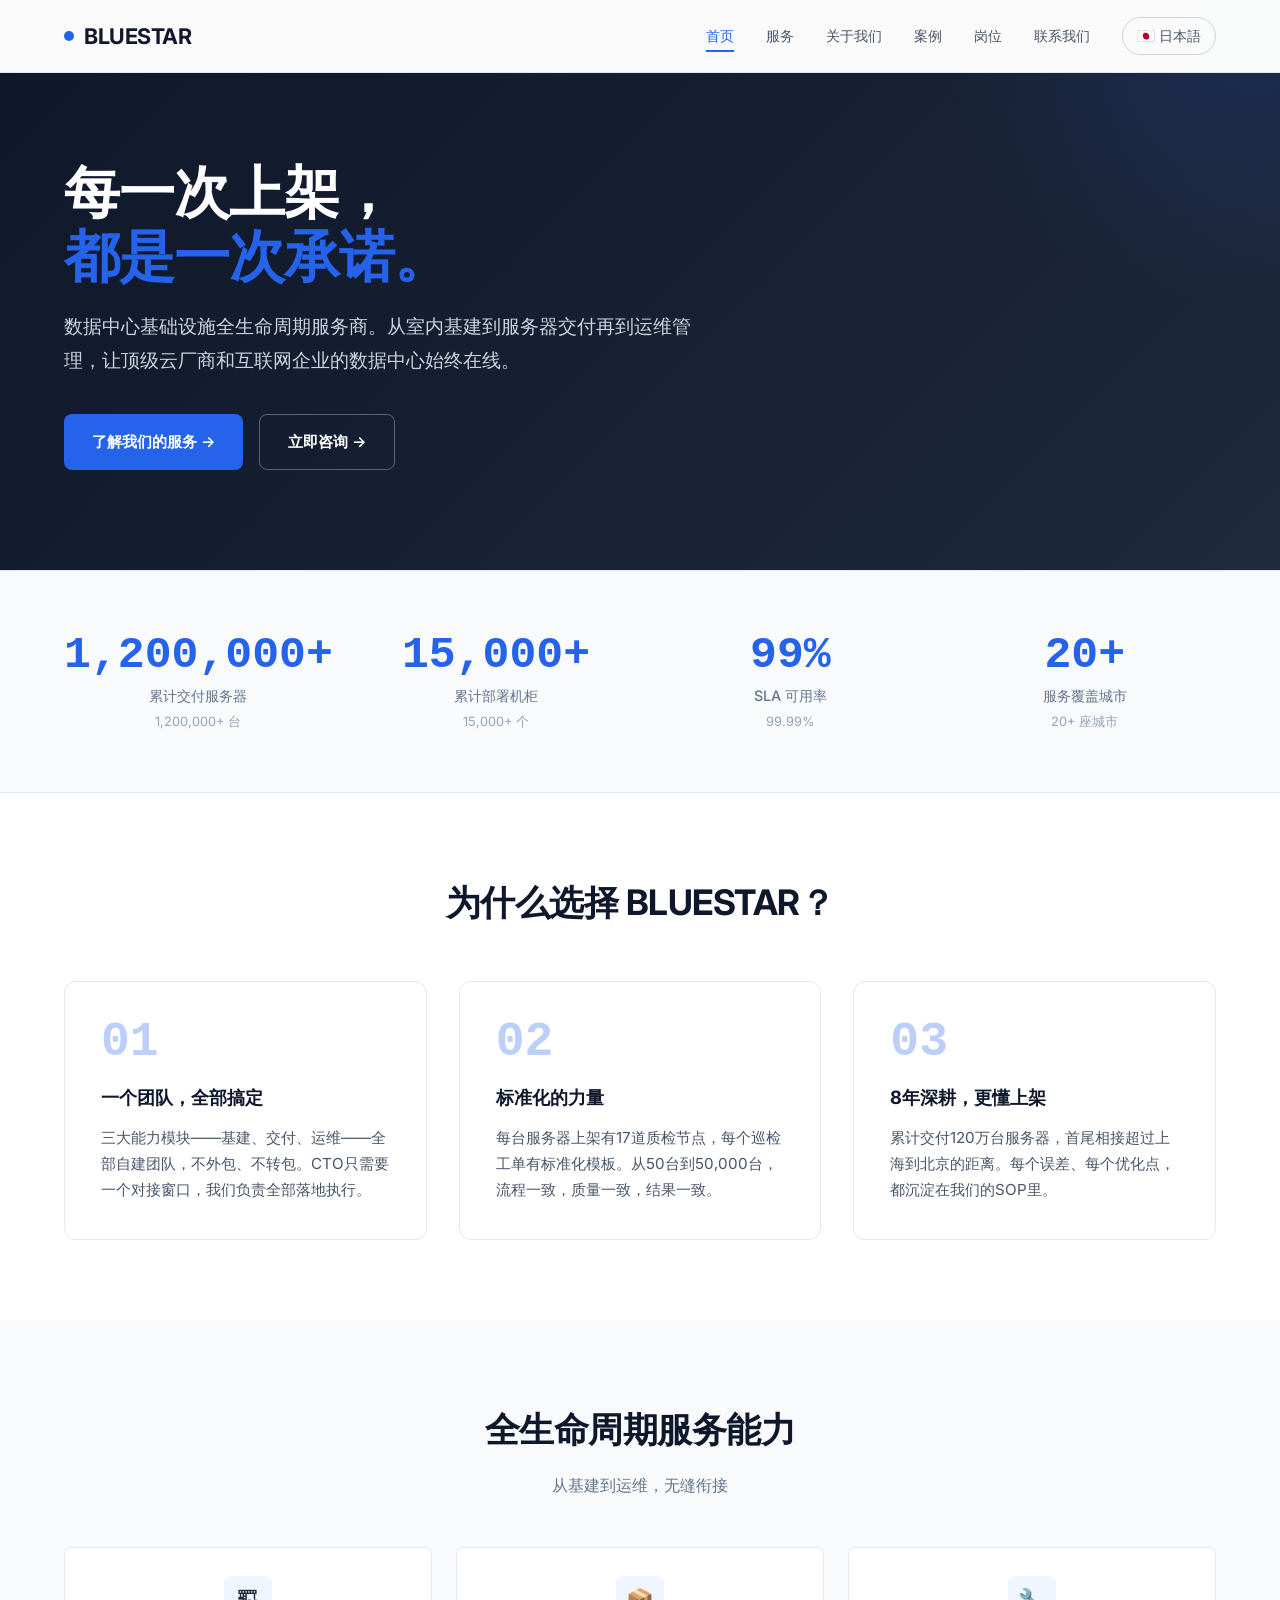
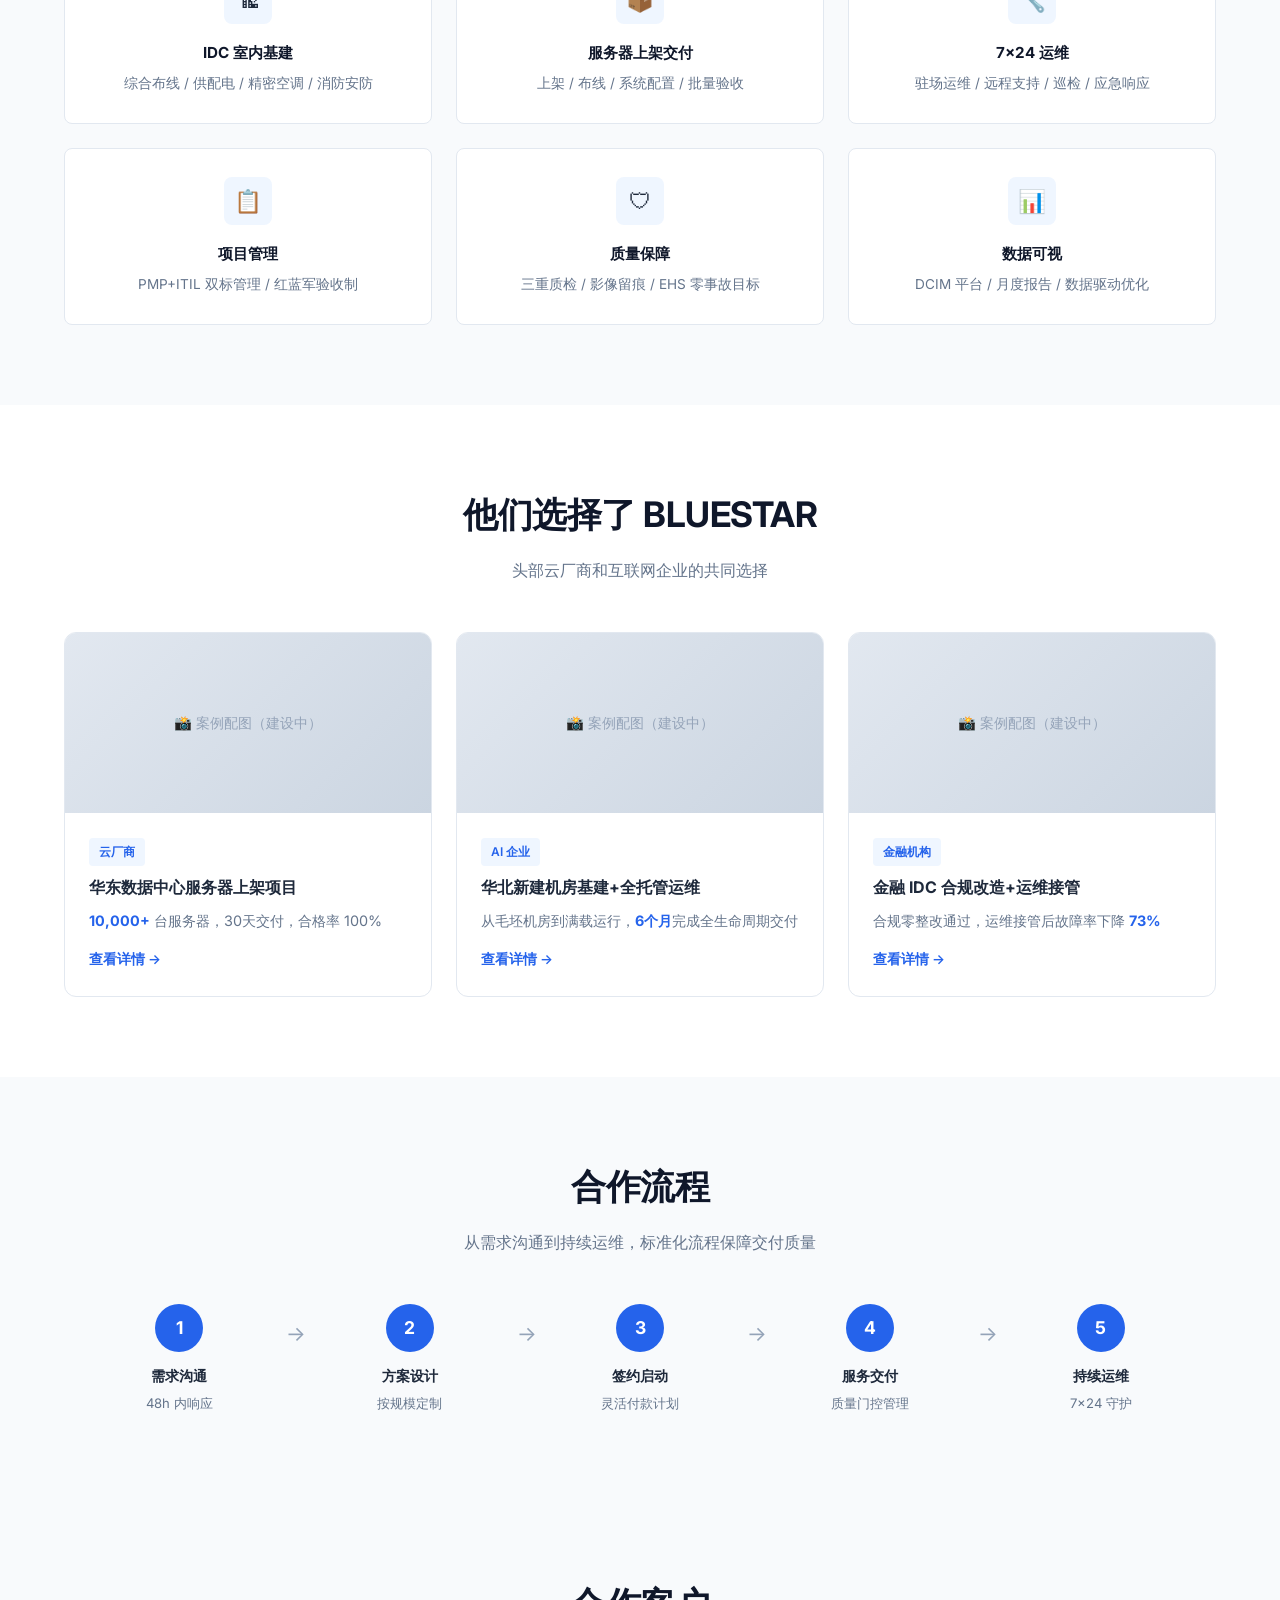
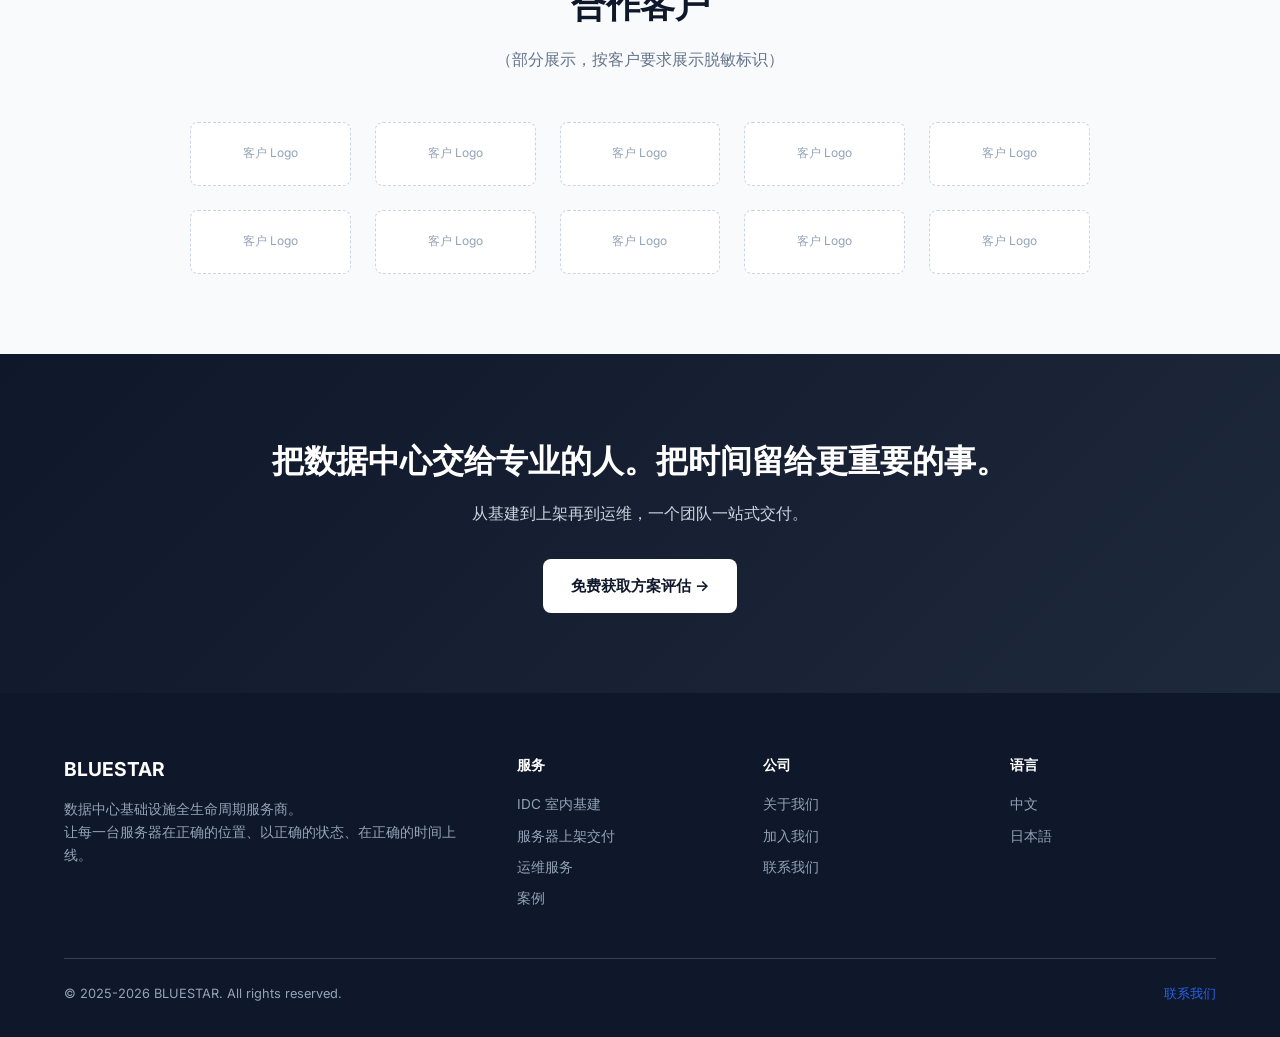
==== site/index.html @ cba9e571 "Add full HTML website - 13 pages (CN/JP) with CSS, JS, responsive design" ====
<!DOCTYPE html>
<html lang="zh-CN">
<head>
<meta charset="UTF-8">
<meta name="viewport" content="width=device-width, initial-scale=1.0">
<title>BLUESTAR - 数据中心基础设施全生命周期服务商</title>
<meta name="description" content="BLUESTAR 为全球顶级云厂商和互联网企业提供IDC室内基建、服务器上架交付、7×24运维管理一站式服务。累计交付1,200,000+台服务器。">
<meta name="keywords" content="IDC机房建设,服务器上架,数据中心运维,IDC基础设施,机房基建,服务器交付,数据中心运维服务">
<link rel="canonical" href="https://jackchen808.github.io/bluestar-website/">
<link rel="alternate" hreflang="zh-CN" href="https://jackchen808.github.io/bluestar-website/">
<link rel="alternate" hreflang="ja" href="https://jackchen808.github.io/bluestar-website/ja/">
<link rel="preconnect" href="https://fonts.googleapis.com">
<link rel="preconnect" href="https://fonts.gstatic.com" crossorigin>
<link href="https://fonts.googleapis.com/css2?family=Inter:wght@400;500;600;700;800&display=swap" rel="stylesheet">
<link rel="stylesheet" href="css/style.css">
</head>
<body>

<!-- Navbar -->
<nav class="navbar" role="navigation" aria-label="主导航">
  <div class="navbar-inner">
    <a href="index.html" class="navbar-logo">
      <span class="logo-dot"></span>
      BLUESTAR
    </a>
    <div class="nav-toggle" role="button" aria-label="切换菜单" tabindex="0">
      <span></span><span></span><span></span>
    </div>
    <div class="navbar-links">
      <a href="index.html" class="active">首页</a>
      <a href="services/index.html">服务</a>
      <a href="about/index.html">关于我们</a>
      <a href="cases/index.html">案例</a>
      <a href="careers/index.html">岗位</a>
      <a href="contact/index.html">联系我们</a>
      <a href="ja/index.html" class="lang-switch">🇯🇵 日本語</a>
    </div>
  </div>
</nav>

<!-- Hero -->
<header class="hero">
  <div class="container hero-content">
    <h1>每一次上架，<br><span class="highlight">都是一次承诺。</span></h1>
    <p>数据中心基础设施全生命周期服务商。从室内基建到服务器交付再到运维管理，让顶级云厂商和互联网企业的数据中心始终在线。</p>
    <div class="hero-actions">
      <a href="services/index.html" class="btn btn-primary">了解我们的服务 →</a>
      <a href="contact/index.html" class="btn btn-outline">立即咨询 →</a>
    </div>
  </div>
</header>

<!-- Trust Bar -->
<section class="trust-bar">
  <div class="container trust-grid">
    <div class="trust-item">
      <div class="number"><span class="counter" data-target="1200000" data-suffix="+"></span></div>
      <div class="label">累计交付服务器</div>
      <div class="sub">1,200,000+ 台</div>
    </div>
    <div class="trust-item">
      <div class="number"><span class="counter" data-target="15000" data-suffix="+"></span></div>
      <div class="label">累计部署机柜</div>
      <div class="sub">15,000+ 个</div>
    </div>
    <div class="trust-item">
      <div class="number"><span class="counter" data-target="99.99" data-suffix="%"></span></div>
      <div class="label">SLA 可用率</div>
      <div class="sub">99.99%</div>
    </div>
    <div class="trust-item">
      <div class="number"><span class="counter" data-target="20" data-suffix="+"></span></div>
      <div class="label">服务覆盖城市</div>
      <div class="sub">20+ 座城市</div>
    </div>
  </div>
</section>

<!-- Value Props -->
<section class="value-props">
  <div class="container">
    <div class="section-title">
      <h2>为什么选择 BLUESTAR？</h2>
    </div>
    <div class="value-grid">
      <div class="value-card">
        <div class="num">01</div>
        <h3>一个团队，全部搞定</h3>
        <p>三大能力模块——基建、交付、运维——全部自建团队，不外包、不转包。CTO只需要一个对接窗口，我们负责全部落地执行。</p>
      </div>
      <div class="value-card">
        <div class="num">02</div>
        <h3>标准化的力量</h3>
        <p>每台服务器上架有17道质检节点，每个巡检工单有标准化模板。从50台到50,000台，流程一致，质量一致，结果一致。</p>
      </div>
      <div class="value-card">
        <div class="num">03</div>
        <h3>8年深耕，更懂上架</h3>
        <p>累计交付120万台服务器，首尾相接超过上海到北京的距离。每个误差、每个优化点，都沉淀在我们的SOP里。</p>
      </div>
    </div>
  </div>
</section>

<!-- Service Highlights -->
<section class="highlights">
  <div class="container">
    <div class="section-title">
      <h2>全生命周期服务能力</h2>
      <p>从基建到运维，无缝衔接</p>
    </div>
    <div class="highlight-grid">
      <div class="highlight-card">
        <div class="highlight-icon">🏗</div>
        <h4>IDC 室内基建</h4>
        <p>综合布线 / 供配电 / 精密空调 / 消防安防</p>
      </div>
      <div class="highlight-card">
        <div class="highlight-icon">📦</div>
        <h4>服务器上架交付</h4>
        <p>上架 / 布线 / 系统配置 / 批量验收</p>
      </div>
      <div class="highlight-card">
        <div class="highlight-icon">🔧</div>
        <h4>7×24 运维</h4>
        <p>驻场运维 / 远程支持 / 巡检 / 应急响应</p>
      </div>
      <div class="highlight-card">
        <div class="highlight-icon">📋</div>
        <h4>项目管理</h4>
        <p>PMP+ITIL 双标管理 / 红蓝军验收制</p>
      </div>
      <div class="highlight-card">
        <div class="highlight-icon">🛡</div>
        <h4>质量保障</h4>
        <p>三重质检 / 影像留痕 / EHS 零事故目标</p>
      </div>
      <div class="highlight-card">
        <div class="highlight-icon">📊</div>
        <h4>数据可视</h4>
        <p>DCIM 平台 / 月度报告 / 数据驱动优化</p>
      </div>
    </div>
  </div>
</section>

<!-- Featured Cases -->
<section class="cases-home">
  <div class="container">
    <div class="section-title">
      <h2>他们选择了 BLUESTAR</h2>
      <p>头部云厂商和互联网企业的共同选择</p>
    </div>
    <div class="case-cards">
      <div class="case-card">
        <div class="case-card-img">📸 案例配图（建设中）</div>
        <div class="case-card-body">
          <span class="tag">云厂商</span>
          <h4>华东数据中心服务器上架项目</h4>
          <p><span class="highlight-num">10,000+</span> 台服务器，30天交付，合格率 100%</p>
          <a href="cases/index.html" class="read-more">查看详情 →</a>
        </div>
      </div>
      <div class="case-card">
        <div class="case-card-img">📸 案例配图（建设中）</div>
        <div class="case-card-body">
          <span class="tag">AI 企业</span>
          <h4>华北新建机房基建+全托管运维</h4>
          <p>从毛坯机房到满载运行，<span class="highlight-num">6个月</span>完成全生命周期交付</p>
          <a href="cases/index.html" class="read-more">查看详情 →</a>
        </div>
      </div>
      <div class="case-card">
        <div class="case-card-img">📸 案例配图（建设中）</div>
        <div class="case-card-body">
          <span class="tag">金融机构</span>
          <h4>金融 IDC 合规改造+运维接管</h4>
          <p>合规零整改通过，运维接管后故障率下降 <span class="highlight-num">73%</span></p>
          <a href="cases/index.html" class="read-more">查看详情 →</a>
        </div>
      </div>
    </div>
  </div>
</section>

<!-- Simplified Process -->
<section class="process-simple">
  <div class="container">
    <div class="section-title">
      <h2>合作流程</h2>
      <p>从需求沟通到持续运维，标准化流程保障交付质量</p>
    </div>
    <div class="process-steps">
      <div class="process-step">
        <div class="step-num">1</div>
        <div class="step-title">需求沟通</div>
        <div class="step-desc">48h 内响应</div>
      </div>
      <div class="process-step">
        <div class="step-num">2</div>
        <div class="step-title">方案设计</div>
        <div class="step-desc">按规模定制</div>
      </div>
      <div class="process-step">
        <div class="step-num">3</div>
        <div class="step-title">签约启动</div>
        <div class="step-desc">灵活付款计划</div>
      </div>
      <div class="process-step">
        <div class="step-num">4</div>
        <div class="step-title">服务交付</div>
        <div class="step-desc">质量门控管理</div>
      </div>
      <div class="process-step">
        <div class="step-num">5</div>
        <div class="step-title">持续运维</div>
        <div class="step-desc">7×24 守护</div>
      </div>
    </div>
  </div>
</section>

<!-- Client Logos -->
<section class="logo-wall">
  <div class="container">
    <div class="section-title">
      <h2>合作客户</h2>
      <p>（部分展示，按客户要求展示脱敏标识）</p>
    </div>
    <div class="logo-grid">
      <div class="logo-placeholder">客户 Logo</div>
      <div class="logo-placeholder">客户 Logo</div>
      <div class="logo-placeholder">客户 Logo</div>
      <div class="logo-placeholder">客户 Logo</div>
      <div class="logo-placeholder">客户 Logo</div>
      <div class="logo-placeholder">客户 Logo</div>
      <div class="logo-placeholder">客户 Logo</div>
      <div class="logo-placeholder">客户 Logo</div>
      <div class="logo-placeholder">客户 Logo</div>
      <div class="logo-placeholder">客户 Logo</div>
    </div>
  </div>
</section>

<!-- CTA -->
<section class="cta-section">
  <div class="container">
    <h2>把数据中心交给专业的人。把时间留给更重要的事。</h2>
    <p>从基建到上架再到运维，一个团队一站式交付。</p>
    <a href="contact/index.html" class="btn btn-white">免费获取方案评估 →</a>
  </div>
</section>

<!-- Footer -->
<footer class="footer">
  <div class="container">
    <div class="footer-grid">
      <div class="footer-brand">
        <div class="logo">BLUESTAR</div>
        <p>数据中心基础设施全生命周期服务商。<br>让每一台服务器在正确的位置、以正确的状态、在正确的时间上线。</p>
      </div>
      <div class="footer-col">
        <h5>服务</h5>
        <a href="services/index.html">IDC 室内基建</a>
        <a href="services/index.html">服务器上架交付</a>
        <a href="services/index.html">运维服务</a>
        <a href="cases/index.html">案例</a>
      </div>
      <div class="footer-col">
        <h5>公司</h5>
        <a href="about/index.html">关于我们</a>
        <a href="careers/index.html">加入我们</a>
        <a href="contact/index.html">联系我们</a>
      </div>
      <div class="footer-col">
        <h5>语言</h5>
        <a href="index.html">中文</a>
        <a href="ja/index.html">日本語</a>
      </div>
    </div>
    <div class="footer-bottom">
      <span>&copy; 2025-2026 BLUESTAR. All rights reserved.</span>
      <a href="contact/index.html">联系我们</a>
    </div>
  </div>
</footer>

<script src="js/main.js"></script>
</body>
</html>
---- site/css/style.css ----
/* ===== BLUESTAR 企业官网 ===== */
/* 世界500强级 IDC 服务商品牌风格 */

:root {
  --primary: #0f172a;
  --primary-light: #1e293b;
  --accent: #2563eb;
  --accent-hover: #1d4ed8;
  --accent-light: #dbeafe;
  --accent-soft: #eff6ff;
  --gray-50: #f8fafc;
  --gray-100: #f1f5f9;
  --gray-200: #e2e8f0;
  --gray-300: #cbd5e1;
  --gray-400: #94a3b8;
  --gray-500: #64748b;
  --gray-600: #475569;
  --gray-700: #334155;
  --gray-800: #1e293b;
  --gray-900: #0f172a;
  --white: #ffffff;
  --success: #059669;
  --warning: #d97706;
  --danger: #dc2626;
  --font-sans: 'Inter', -apple-system, BlinkMacSystemFont, 'Segoe UI', sans-serif;
  --font-mono: 'JetBrains Mono', 'Fira Code', monospace;
  --max-width: 1200px;
  --radius: 8px;
  --radius-lg: 12px;
  --shadow-sm: 0 1px 2px rgba(0,0,0,0.05);
  --shadow: 0 4px 6px -1px rgba(0,0,0,0.1), 0 2px 4px -2px rgba(0,0,0,0.1);
  --shadow-lg: 0 10px 15px -3px rgba(0,0,0,0.1), 0 4px 6px -4px rgba(0,0,0,0.1);
  --shadow-xl: 0 20px 25px -5px rgba(0,0,0,0.1), 0 8px 10px -6px rgba(0,0,0,0.1);
}

/* ===== Reset ===== */
*, *::before, *::after { box-sizing: border-box; margin: 0; padding: 0; }
html { scroll-behavior: smooth; font-size: 16px; }
body {
  font-family: var(--font-sans);
  color: var(--gray-800);
  background: var(--white);
  line-height: 1.7;
  -webkit-font-smoothing: antialiased;
}
img { max-width: 100%; height: auto; }
a { color: var(--accent); text-decoration: none; transition: color 0.2s; }
a:hover { color: var(--accent-hover); }
ul { list-style: none; }

/* ===== Container ===== */
.container { max-width: var(--max-width); margin: 0 auto; padding: 0 24px; }
.container-narrow { max-width: 900px; }

/* ===== Navigation ===== */
.navbar {
  position: fixed; top: 0; left: 0; right: 0; z-index: 1000;
  background: rgba(255,255,255,0.98);
  backdrop-filter: blur(12px);
  border-bottom: 1px solid var(--gray-200);
  transition: box-shadow 0.3s;
}
.navbar.scrolled { box-shadow: var(--shadow); }
.navbar-inner {
  display: flex; align-items: center; justify-content: space-between;
  height: 72px; max-width: var(--max-width); margin: 0 auto; padding: 0 24px;
}
.navbar-logo {
  display: flex; align-items: center; gap: 10px;
  font-size: 1.35rem; font-weight: 700; color: var(--primary); letter-spacing: -0.5px;
}
.navbar-logo:hover { color: var(--primary); }
.navbar-logo .logo-dot {
  width: 10px; height: 10px; border-radius: 50%;
  background: var(--accent); display: inline-block;
}
.navbar-links { display: flex; align-items: center; gap: 32px; }
.navbar-links a {
  font-size: 0.9rem; font-weight: 500; color: var(--gray-600);
  transition: color 0.2s; position: relative;
}
.navbar-links a:hover { color: var(--primary); }
.navbar-links a.active { color: var(--accent); }
.navbar-links a::after {
  content: ''; position: absolute; bottom: -4px; left: 0; right: 0;
  height: 2px; background: var(--accent);
  transform: scaleX(0); transition: transform 0.2s;
}
.navbar-links a:hover::after, .navbar-links a.active::after { transform: scaleX(1); }
.lang-switch {
  display: inline-flex; align-items: center; gap: 4px;
  padding: 6px 14px; border: 1px solid var(--gray-300);
  border-radius: 20px; font-size: 0.8rem; font-weight: 500;
  color: var(--gray-600); transition: all 0.2s;
}
.lang-switch:hover { border-color: var(--accent); color: var(--accent); }

/* Mobile nav toggle */
.nav-toggle { display: none; flex-direction: column; gap: 5px; cursor: pointer; padding: 4px; }
.nav-toggle span { display: block; width: 24px; height: 2px; background: var(--gray-700); border-radius: 2px; transition: all 0.3s; }

@media (max-width: 768px) {
  .nav-toggle { display: flex; }
  .navbar-links {
    position: fixed; top: 72px; left: 0; right: 0; bottom: 0;
    background: var(--white); flex-direction: column; padding: 32px 24px;
    gap: 24px; align-items: flex-start;
    transform: translateX(100%); transition: transform 0.3s;
  }
  .navbar-links.open { transform: translateX(0); }
  .navbar-links a { font-size: 1.1rem; }
}

/* ===== Hero ===== */
.hero {
  padding: 160px 0 100px;
  background: linear-gradient(135deg, var(--gray-900) 0%, var(--primary-light) 100%);
  color: var(--white); position: relative; overflow: hidden;
}
.hero::before {
  content: ''; position: absolute; top: -50%; right: -20%;
  width: 600px; height: 600px; border-radius: 50%;
  background: radial-gradient(circle, rgba(37,99,235,0.15) 0%, transparent 70%);
}
.hero-content { position: relative; z-index: 1; }
.hero h1 {
  font-size: clamp(2.2rem, 5vw, 3.5rem);
  font-weight: 800; line-height: 1.15; letter-spacing: -1px;
  margin-bottom: 20px; max-width: 800px;
}
.hero h1 .highlight { color: var(--accent); }
.hero p {
  font-size: clamp(1rem, 2vw, 1.2rem);
  color: var(--gray-300); max-width: 640px;
  margin-bottom: 36px; line-height: 1.8;
}
.hero-actions { display: flex; gap: 16px; flex-wrap: wrap; }
.btn {
  display: inline-flex; align-items: center; gap: 8px;
  padding: 14px 28px; border-radius: var(--radius);
  font-size: 0.95rem; font-weight: 600; cursor: pointer;
  transition: all 0.2s; border: none; text-decoration: none;
}
.btn-primary {
  background: var(--accent); color: var(--white);
}
.btn-primary:hover { background: var(--accent-hover); color: var(--white); }
.btn-outline {
  background: transparent; color: var(--white);
  border: 1.5px solid rgba(255,255,255,0.3);
}
.btn-outline:hover { border-color: var(--white); color: var(--white); background: rgba(255,255,255,0.05); }
.btn-white { background: var(--white); color: var(--primary); }
.btn-white:hover { background: var(--gray-100); color: var(--primary); }

/* ===== Trust Bar ===== */
.trust-bar {
  background: var(--gray-50); padding: 60px 0;
  border-top: 1px solid var(--gray-200);
  border-bottom: 1px solid var(--gray-200);
}
.trust-grid { display: grid; grid-template-columns: repeat(4, 1fr); gap: 32px; }
.trust-item { text-align: center; }
.trust-item .number {
  font-size: 2.8rem; font-weight: 800; color: var(--accent);
  line-height: 1.1; margin-bottom: 4px;
  font-family: var(--font-mono);
}
.trust-item .label { font-size: 0.9rem; color: var(--gray-500); font-weight: 500; }
.trust-item .sub { font-size: 0.8rem; color: var(--gray-400); margin-top: 2px; }
@media (max-width: 768px) {
  .trust-grid { grid-template-columns: repeat(2, 1fr); gap: 24px; }
  .trust-item .number { font-size: 2rem; }
}

/* ===== Sections ===== */
section { padding: 80px 0; }
.section-title {
  text-align: center; margin-bottom: 48px;
}
.section-title h2 {
  font-size: clamp(1.6rem, 3vw, 2.2rem);
  font-weight: 700; color: var(--gray-900); letter-spacing: -0.5px;
  margin-bottom: 12px;
}
.section-title p {
  color: var(--gray-500); max-width: 600px; margin: 0 auto;
  font-size: 1rem;
}

/* ===== Value Props (首页) ===== */
.value-props { background: var(--white); }
.value-grid { display: grid; grid-template-columns: repeat(3, 1fr); gap: 32px; }
.value-card {
  padding: 36px; border: 1px solid var(--gray-200);
  border-radius: var(--radius-lg); transition: all 0.3s;
}
.value-card:hover { box-shadow: var(--shadow-lg); border-color: var(--accent); }
.value-card .num {
  font-size: 3rem; font-weight: 800; color: var(--accent);
  opacity: 0.3; line-height: 1; margin-bottom: 16px;
  font-family: var(--font-mono);
}
.value-card h3 { font-size: 1.15rem; margin-bottom: 12px; color: var(--gray-900); }
.value-card p { font-size: 0.95rem; color: var(--gray-600); line-height: 1.7; }
@media (max-width: 768px) { .value-grid { grid-template-columns: 1fr; } }

/* ===== Service Highlights (6-grid) ===== */
.highlights { background: var(--gray-50); }
.highlight-grid { display: grid; grid-template-columns: repeat(3, 1fr); gap: 24px; }
.highlight-card {
  padding: 28px; border-radius: var(--radius);
  background: var(--white); border: 1px solid var(--gray-200);
  transition: all 0.3s; text-align: center;
}
.highlight-card:hover { box-shadow: var(--shadow); transform: translateY(-2px); }
.highlight-icon {
  width: 48px; height: 48px; border-radius: var(--radius);
  background: var(--accent-soft); display: flex; align-items: center;
  justify-content: center; margin: 0 auto 16px;
  font-size: 1.4rem;
}
.highlight-card h4 { font-size: 0.95rem; color: var(--gray-900); margin-bottom: 6px; }
.highlight-card p { font-size: 0.85rem; color: var(--gray-500); }
@media (max-width: 768px) { .highlight-grid { grid-template-columns: repeat(2, 1fr); } }
@media (max-width: 480px) { .highlight-grid { grid-template-columns: 1fr; } }

/* ===== Featured Cases ===== */
.cases-home { background: var(--white); }
.case-cards { display: grid; grid-template-columns: repeat(3, 1fr); gap: 24px; }
.case-card {
  border: 1px solid var(--gray-200); border-radius: var(--radius-lg);
  overflow: hidden; transition: all 0.3s;
}
.case-card:hover { box-shadow: var(--shadow-lg); }
.case-card-img {
  height: 180px; background: linear-gradient(135deg, var(--gray-200), var(--gray-300));
  display: flex; align-items: center; justify-content: center;
  color: var(--gray-400); font-size: 0.9rem;
}
.case-card-body { padding: 24px; }
.case-card-body .tag {
  display: inline-block; padding: 4px 10px; border-radius: 4px;
  font-size: 0.75rem; font-weight: 600; background: var(--accent-soft);
  color: var(--accent); margin-bottom: 8px;
}
.case-card-body h4 { font-size: 1rem; margin-bottom: 8px; }
.case-card-body p { font-size: 0.9rem; color: var(--gray-500); margin-bottom: 12px; line-height: 1.6; }
.case-card-body .highlight-num { color: var(--accent); font-weight: 700; }
.case-card-body .read-more { font-size: 0.85rem; font-weight: 600; }
@media (max-width: 768px) { .case-cards { grid-template-columns: 1fr; } }

/* ===== Simplified Process (首页) ===== */
.process-simple { background: var(--gray-50); }
.process-steps { display: flex; justify-content: center; gap: 0; position: relative; }
.process-step {
  flex: 1; text-align: center; position: relative; padding: 0 16px;
}
.process-step .step-num {
  width: 48px; height: 48px; border-radius: 50%;
  background: var(--accent); color: var(--white);
  display: flex; align-items: center; justify-content: center;
  margin: 0 auto 12px; font-weight: 700; font-size: 1.1rem;
}
.process-step .step-title { font-weight: 600; font-size: 0.9rem; margin-bottom: 4px; }
.process-step .step-desc { font-size: 0.82rem; color: var(--gray-500); }
.process-step:not(:last-child)::after {
  content: '→'; position: absolute; right: -12px; top: 12px;
  font-size: 1.3rem; color: var(--gray-400);
}
@media (max-width: 768px) {
  .process-steps { flex-direction: column; align-items: center; gap: 20px; }
  .process-step:not(:last-child)::after { content: '↓'; right: auto; top: auto; bottom: -16px; left: 50%; transform: translateX(-50%); }
}

/* ===== Client Logos ===== */
.logo-wall { background: var(--gray-50); }
.logo-grid {
  display: grid; grid-template-columns: repeat(5, 1fr); gap: 24px;
  max-width: 900px; margin: 0 auto;
}
.logo-placeholder {
  height: 64px; border: 1px dashed var(--gray-300); border-radius: var(--radius);
  display: flex; align-items: center; justify-content: center;
  color: var(--gray-400); font-size: 0.75rem; background: var(--white);
}
@media (max-width: 768px) { .logo-grid { grid-template-columns: repeat(3, 1fr); } }
@media (max-width: 480px) { .logo-grid { grid-template-columns: repeat(2, 1fr); } }

/* ===== Detailed Process (服务页) ===== */
.process-detail { background: var(--white); }
.process-table { width: 100%; border-collapse: collapse; }
.process-table th, .process-table td {
  padding: 14px 16px; text-align: left; border-bottom: 1px solid var(--gray-200);
  font-size: 0.9rem;
}
.process-table th { background: var(--gray-50); font-weight: 600; color: var(--gray-700); }
.process-table tr:hover td { background: var(--gray-50); }
.process-flow {
  display: flex; flex-wrap: wrap; justify-content: center; gap: 8px;
  margin-bottom: 32px;
}
.process-flow-item {
  padding: 10px 20px; background: var(--accent-soft);
  border-radius: 20px; font-size: 0.85rem; font-weight: 500;
  color: var(--accent);
}
.process-flow-arrow { color: var(--gray-400); font-size: 1.2rem; align-self: center; }

/* ===== Service Modules ===== */
.service-module { padding: 64px 0; }
.service-module:nth-child(even) { background: var(--gray-50); }
.service-module h3 {
  font-size: 1.5rem; margin-bottom: 24px; color: var(--gray-900);
  display: flex; align-items: center; gap: 12px;
}
.service-module h3 .badge {
  font-size: 0.7rem; padding: 4px 10px; border-radius: 4px;
  background: var(--accent); color: var(--white); font-weight: 600;
}
.service-grid { display: grid; grid-template-columns: repeat(2, 1fr); gap: 16px; }
.service-item {
  padding: 20px; background: var(--white); border: 1px solid var(--gray-200);
  border-radius: var(--radius); transition: all 0.2s;
}
.service-item:hover { border-color: var(--accent); }
.service-item h5 { font-size: 0.9rem; color: var(--gray-900); margin-bottom: 6px; }
.service-item p { font-size: 0.85rem; color: var(--gray-500); line-height: 1.6; }
@media (max-width: 768px) { .service-grid { grid-template-columns: 1fr; } }

/* ===== Company Page ===== */
.company-mv { text-align: center; padding: 60px 0; }
.company-mv .block {
  max-width: 800px; margin: 0 auto 48px;
}
.company-mv .block .label {
  display: inline-block; padding: 4px 14px; border-radius: 20px;
  font-size: 0.75rem; font-weight: 600; background: var(--accent-soft);
  color: var(--accent); margin-bottom: 12px; letter-spacing: 2px;
  text-transform: uppercase;
}
.company-mv .block h2 { font-size: 1.8rem; margin-bottom: 16px; }
.company-mv .block p { color: var(--gray-600); line-height: 1.8; }
.values-list { display: grid; gap: 24px; }
.value-item {
  padding: 28px; border: 1px solid var(--gray-200);
  border-radius: var(--radius-lg); transition: all 0.3s;
}
.value-item:hover { box-shadow: var(--shadow); }
.value-item h4 { font-size: 1.05rem; margin-bottom: 8px; }
.value-item h4 .en { font-weight: 400; color: var(--gray-400); font-size: 0.85rem; }
.value-item p { font-size: 0.9rem; color: var(--gray-600); line-height: 1.7; }

.timeline { position: relative; }
.timeline::before {
  content: ''; position: absolute; left: 40px; top: 0; bottom: 0;
  width: 2px; background: var(--gray-200);
}
.timeline-item {
  position: relative; padding: 0 0 32px 80px;
}
.timeline-item .year {
  position: absolute; left: 0; top: 0;
  width: 80px; height: 80px; display: flex; align-items: center; justify-content: center;
  background: var(--accent-soft); border-radius: 50%;
  font-weight: 700; font-size: 1.1rem; color: var(--accent);
}
.timeline-item .content { padding-top: 8px; }
.timeline-item .content .title { font-weight: 600; font-size: 1rem; margin-bottom: 4px; }
.timeline-item .content ul { margin-top: 8px; }
.timeline-item .content li {
  font-size: 0.9rem; color: var(--gray-600);
  padding: 2px 0; padding-left: 16px; position: relative;
}
.timeline-item .content li::before {
  content: '·'; position: absolute; left: 4px; color: var(--accent); font-weight: 700;
}

/* ===== FAQ ===== */
.faq { background: var(--gray-50); }
.faq-list { max-width: 800px; margin: 0 auto; }
.faq-item {
  border: 1px solid var(--gray-200); border-radius: var(--radius);
  margin-bottom: 12px; overflow: hidden; background: var(--white);
}
.faq-question {
  padding: 18px 24px; font-weight: 600; font-size: 0.95rem;
  cursor: pointer; display: flex; justify-content: space-between;
  align-items: center; transition: background 0.2s;
}
.faq-question:hover { background: var(--gray-50); }
.faq-question .icon { transition: transform 0.3s; font-size: 0.9rem; }
.faq-item.open .faq-question .icon { transform: rotate(180deg); }
.faq-answer {
  padding: 0 24px; max-height: 0; overflow: hidden;
  transition: all 0.3s;
}
.faq-item.open .faq-answer {
  padding: 0 24px 18px; max-height: 500px;
}
.faq-answer p { font-size: 0.9rem; color: var(--gray-600); line-height: 1.7; }

/* ===== Contact Form ===== */
.contact-form { max-width: 600px; margin: 0 auto; }
.form-group { margin-bottom: 20px; }
.form-group label { display: block; font-size: 0.9rem; font-weight: 500; margin-bottom: 6px; color: var(--gray-700); }
.form-group input, .form-group select, .form-group textarea {
  width: 100%; padding: 12px 16px; border: 1px solid var(--gray-300);
  border-radius: var(--radius); font-size: 0.9rem; font-family: var(--font-sans);
  transition: border-color 0.2s; background: var(--white);
}
.form-group input:focus, .form-group select:focus, .form-group textarea:focus {
  outline: none; border-color: var(--accent); box-shadow: 0 0 0 3px var(--accent-light);
}
.form-group textarea { min-height: 120px; resize: vertical; }
.form-group select { cursor: pointer; }

/* ===== Footer ===== */
.footer {
  background: var(--gray-900); color: var(--gray-400);
  padding: 60px 0 32px;
}
.footer-grid { display: grid; grid-template-columns: 2fr 1fr 1fr 1fr; gap: 40px; margin-bottom: 40px; }
.footer-brand .logo { font-weight: 700; font-size: 1.2rem; color: var(--white); margin-bottom: 12px; }
.footer-brand p { font-size: 0.85rem; line-height: 1.7; }
.footer-col h5 { color: var(--white); font-size: 0.9rem; margin-bottom: 16px; }
.footer-col a {
  display: block; font-size: 0.85rem; color: var(--gray-400);
  margin-bottom: 8px; transition: color 0.2s;
}
.footer-col a:hover { color: var(--white); }
.footer-bottom {
  border-top: 1px solid var(--gray-700); padding-top: 24px;
  display: flex; justify-content: space-between; align-items: center;
  font-size: 0.8rem;
}
@media (max-width: 768px) { .footer-grid { grid-template-columns: 1fr 1fr; } }
@media (max-width: 480px) { .footer-grid { grid-template-columns: 1fr; } }

/* ===== CTA Section ===== */
.cta-section {
  background: linear-gradient(135deg, var(--primary) 0%, var(--primary-light) 100%);
  color: var(--white); text-align: center; padding: 80px 0;
}
.cta-section h2 { font-size: clamp(1.4rem, 3vw, 2rem); margin-bottom: 12px; }
.cta-section p { color: var(--gray-300); margin-bottom: 32px; max-width: 520px; margin-left: auto; margin-right: auto; }

/* ===== Page Hero (internal pages) ===== */
.page-hero {
  padding: 120px 0 60px;
  background: var(--gray-900); color: var(--white);
}
.page-hero h1 { font-size: clamp(1.8rem, 3vw, 2.5rem); margin-bottom: 12px; }
.page-hero p { color: var(--gray-400); max-width: 600px; font-size: 1rem; }

/* ===== Table styles ===== */
.table-wrap { overflow-x: auto; margin: 24px 0; }
table.minimal {
  width: 100%; border-collapse: collapse; font-size: 0.9rem;
}
table.minimal th {
  background: var(--gray-50); padding: 12px 16px;
  text-align: left; font-weight: 600; color: var(--gray-700);
  border-bottom: 2px solid var(--gray-200);
}
table.minimal td {
  padding: 12px 16px; border-bottom: 1px solid var(--gray-200);
  color: var(--gray-600);
}
table.minimal tr:hover td { background: var(--gray-50); }

/* ===== Positions Page ===== */
.position-card {
  padding: 32px; border: 1px solid var(--gray-200);
  border-radius: var(--radius-lg); margin-bottom: 24px;
  background: var(--white); transition: all 0.3s;
}
.position-card:hover { box-shadow: var(--shadow); }
.position-card .dept-tag {
  display: inline-block; padding: 4px 12px; border-radius: 4px;
  font-size: 0.75rem; font-weight: 600; margin-bottom: 8px;
}
.dept-sales { background: #dbeafe; color: #1d4ed8; }
.dept-delivery { background: #d1fae5; color: #059669; }
.dept-ops { background: #fef3c7; color: #d97706; }
.position-card h3 { font-size: 1.15rem; margin-bottom: 12px; }
.position-card h4 { font-size: 0.9rem; color: var(--gray-500); margin: 16px 0 8px; }
.position-card ul { margin-bottom: 12px; }
.position-card li {
  font-size: 0.9rem; color: var(--gray-600); padding: 3px 0 3px 16px;
  position: relative;
}
.position-card li::before { content: '—'; position: absolute; left: 0; color: var(--gray-400); }
.position-card .path {
  padding: 12px 16px; background: var(--gray-50); border-radius: var(--radius);
  font-size: 0.85rem; color: var(--gray-600); font-family: var(--font-mono);
  margin-top: 8px;
}

/* ===== Cases page ===== */
.case-full { margin-bottom: 48px; }
.case-full .section { margin-bottom: 24px; }
.case-full .section-label {
  font-size: 0.8rem; font-weight: 600; color: var(--accent);
  text-transform: uppercase; letter-spacing: 1px; margin-bottom: 8px;
}
.case-full p { color: var(--gray-600); line-height: 1.7; margin-bottom: 8px; }
.case-full .data-grid { display: grid; grid-template-columns: repeat(2, 1fr); gap: 12px; }
.case-full .data-item {
  padding: 16px; border: 1px solid var(--gray-200); border-radius: var(--radius);
}
.case-full .data-item .val { font-weight: 700; color: var(--accent); font-size: 1.1rem; }
.case-full .data-item .lbl { font-size: 0.8rem; color: var(--gray-500); }

/* ===== Utility ===== */
.text-center { text-align: center; }
.mt-24 { margin-top: 24px; }
.mt-48 { margin-top: 48px; }
.mb-24 { margin-bottom: 24px; }
.mb-48 { margin-bottom: 48px; }
.gap-16 { gap: 16px; }
.flex-center { display: flex; align-items: center; justify-content: center; }
.sr-only { position: absolute; width: 1px; height: 1px; overflow: hidden; clip: rect(0,0,0,0); border: 0; }

/* ===== Print ===== */
@media print {
  .navbar, .footer, .cta-section { display: none; }
  .hero { padding: 40px 0; }
  .page-hero { padding: 40px 0; background: var(--gray-100); color: var(--gray-900); }
}
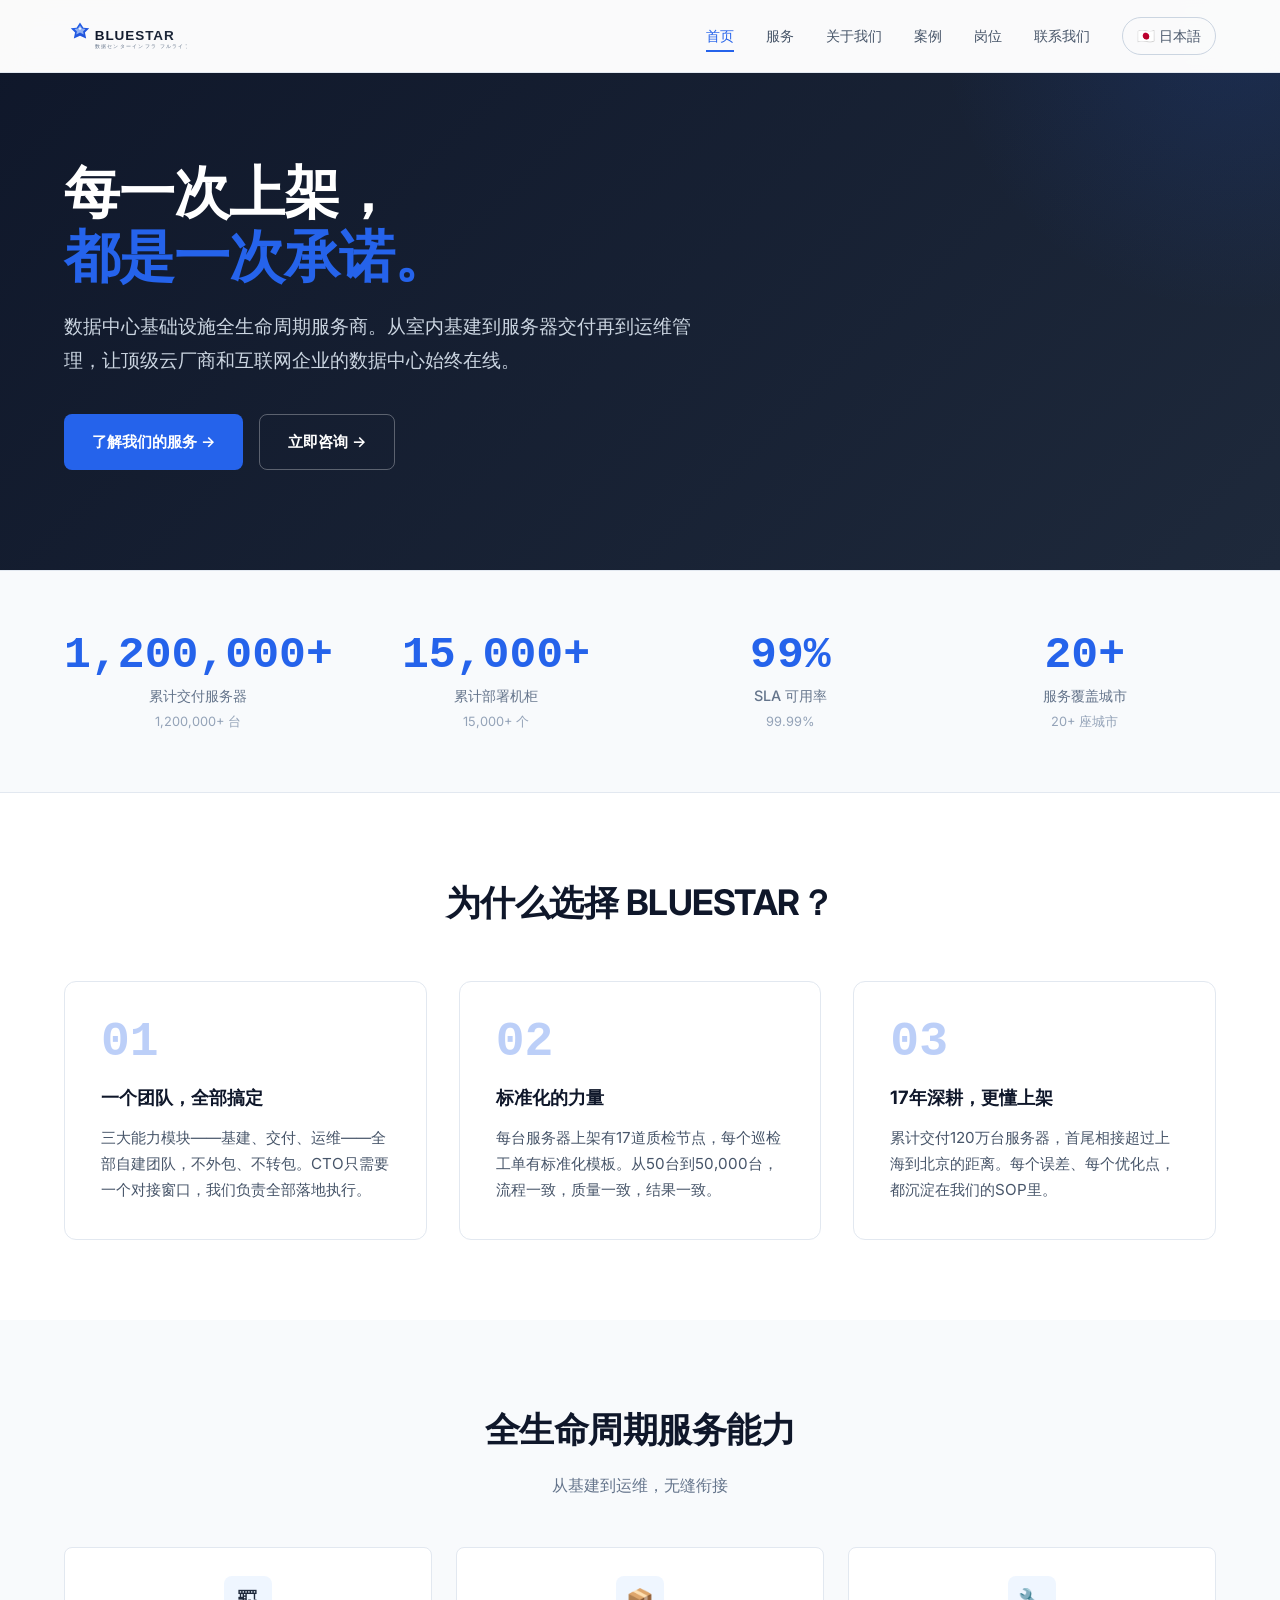
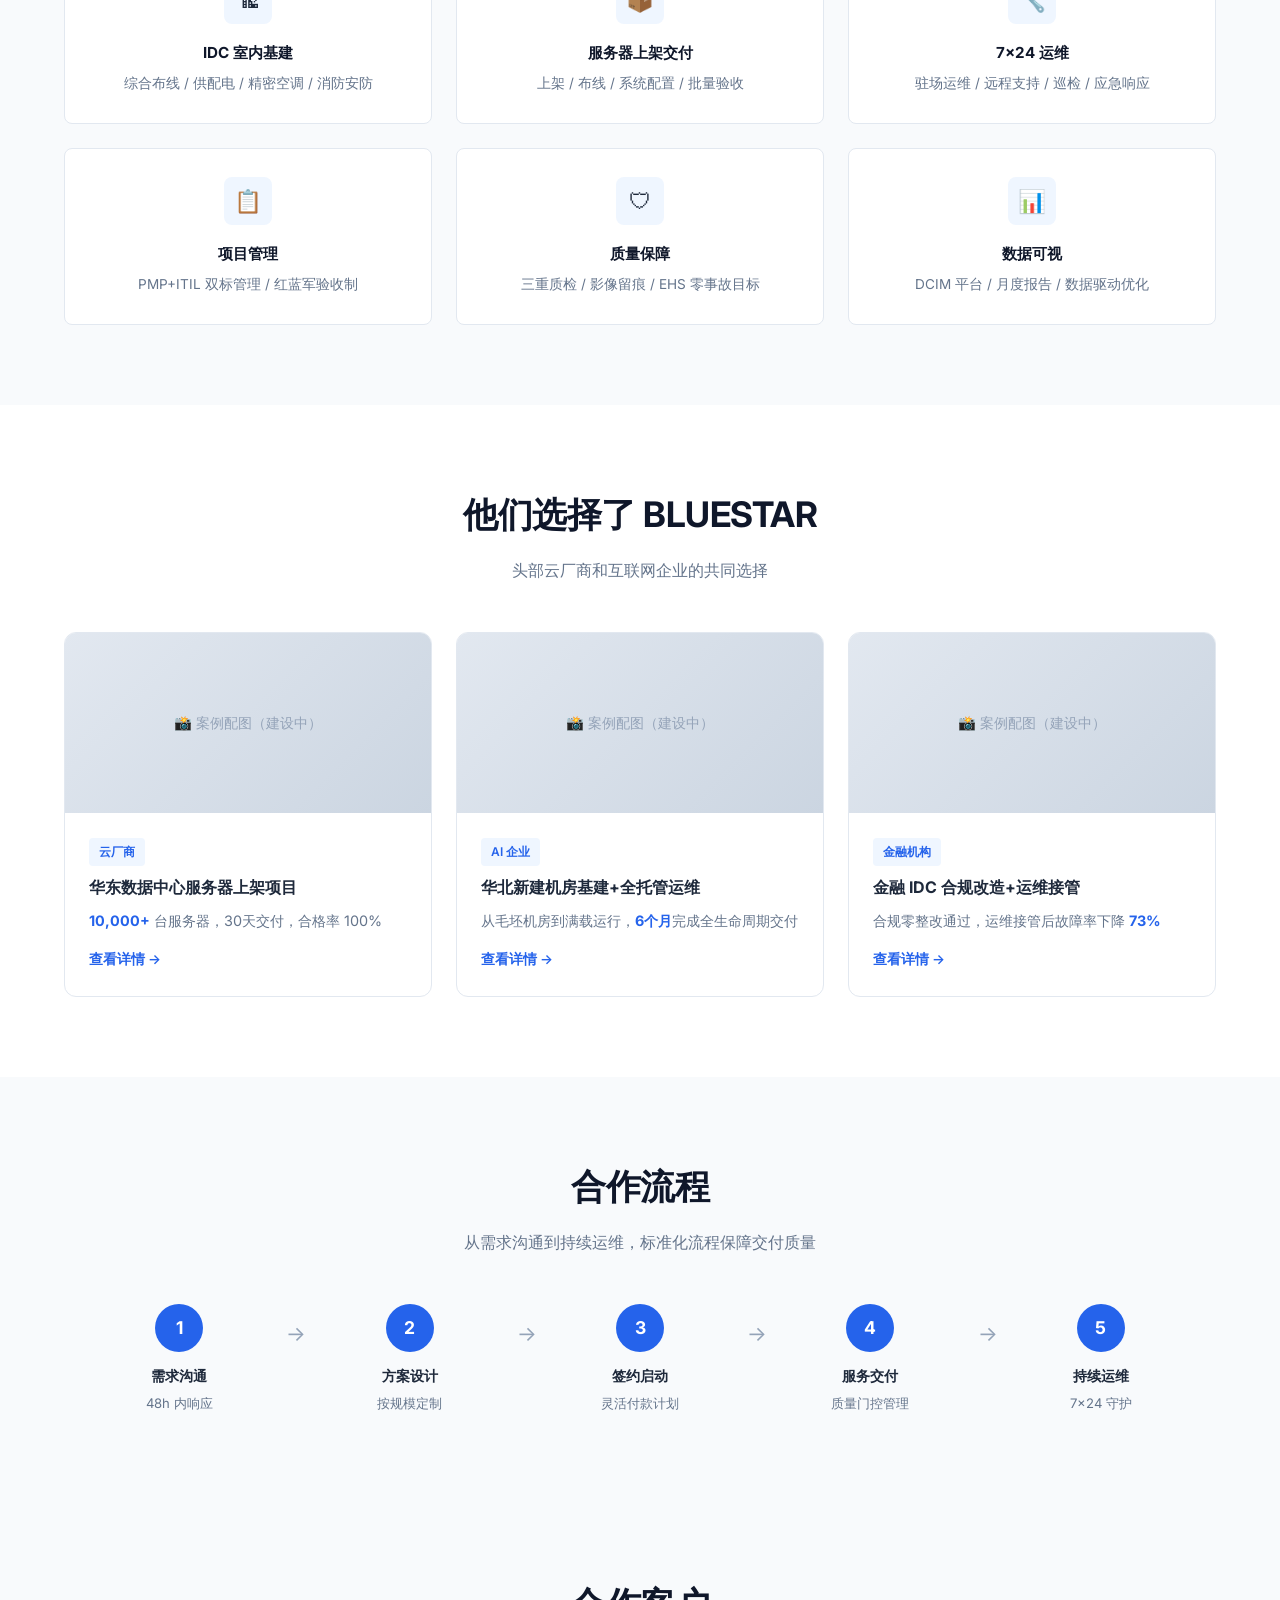
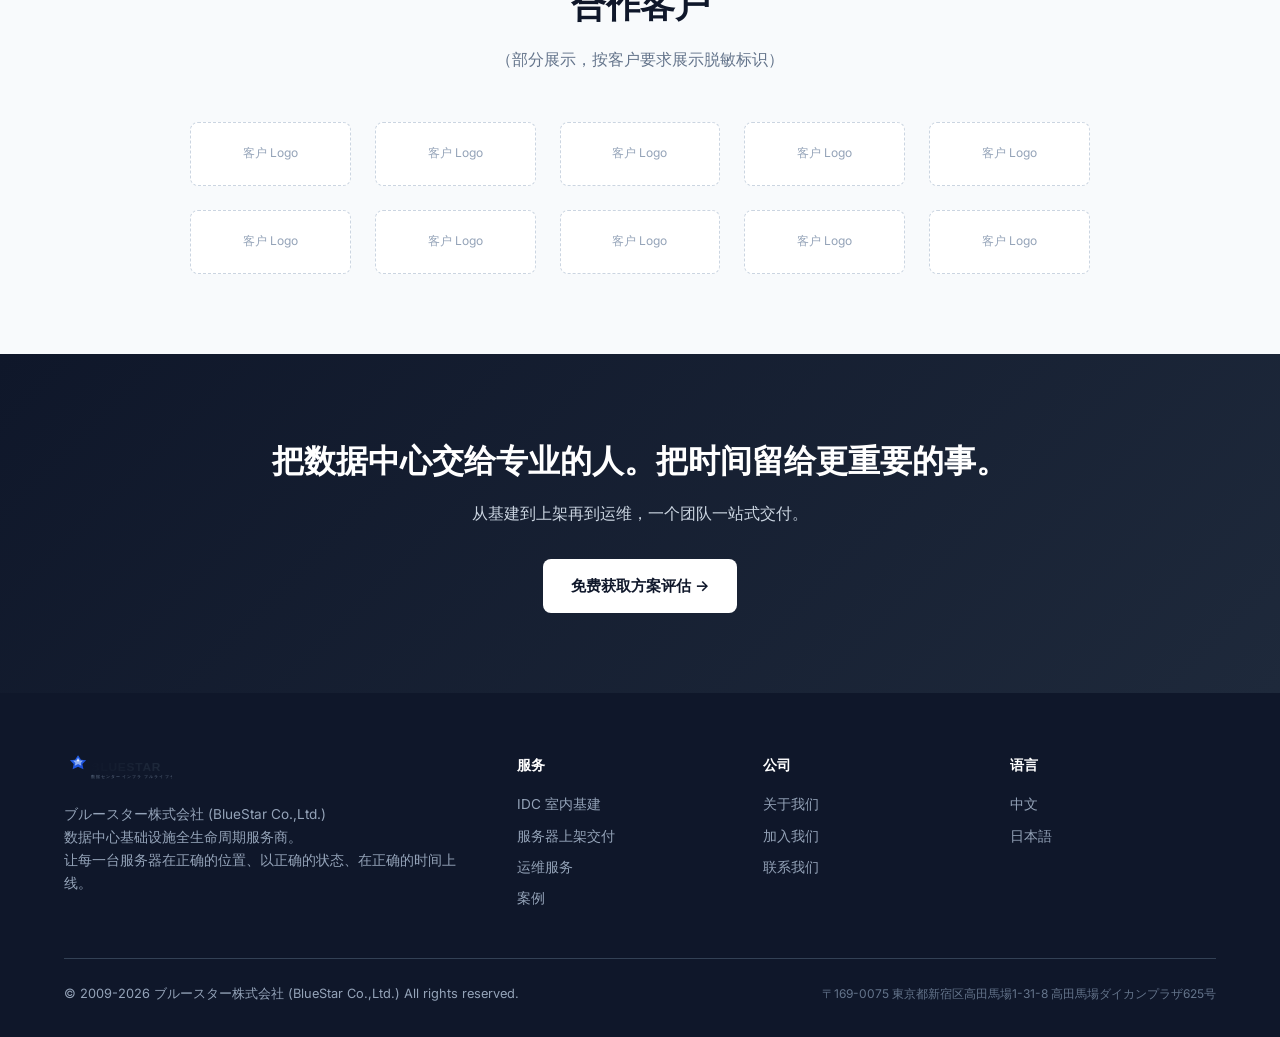
==== commit 467bd166: "Phase 1: Logo SVG, sitemap.xml, robots.txt, db-config.js, contact.php created; all HTML pages update" ====
--- a/site/index.html
+++ b/site/index.html
@@ -3,12 +3,12 @@
 <head>
 <meta charset="UTF-8">
 <meta name="viewport" content="width=device-width, initial-scale=1.0">
-<title>BLUESTAR - 数据中心基础设施全生命周期服务商</title>
-<meta name="description" content="BLUESTAR 为全球顶级云厂商和互联网企业提供IDC室内基建、服务器上架交付、7×24运维管理一站式服务。累计交付1,200,000+台服务器。">
-<meta name="keywords" content="IDC机房建设,服务器上架,数据中心运维,IDC基础设施,机房基建,服务器交付,数据中心运维服务">
-<link rel="canonical" href="https://jackchen808.github.io/bluestar-website/">
-<link rel="alternate" hreflang="zh-CN" href="https://jackchen808.github.io/bluestar-website/">
-<link rel="alternate" hreflang="ja" href="https://jackchen808.github.io/bluestar-website/ja/">
+<title>ブルースター株式会社 (BLUESTAR) - 数据中心基础设施全生命周期服务商</title>
+<meta name="description" content="ブルースター株式会社 (BlueStar Co.,Ltd.) 成立于2009年。为全球顶级云厂商和互联网企业提供IDC室内基建、服务器上架交付、7×24运维管理一站式服务。累计交付1,200,000+台服务器。">
+<meta name="keywords" content="ブルースター株式会社,BlueStar,IDC机房建设,服务器上架,数据中心运维,IDC基础设施,机房基建,服务器交付,数据中心运维服务,東京,新宿">
+<link rel="canonical" href="https://www.bl-star.co.jp/">
+<link rel="alternate" hreflang="zh-CN" href="https://www.bl-star.co.jp/">
+<link rel="alternate" hreflang="ja" href="https://www.bl-star.co.jp/ja/">
 <link rel="preconnect" href="https://fonts.googleapis.com">
 <link rel="preconnect" href="https://fonts.gstatic.com" crossorigin>
 <link href="https://fonts.googleapis.com/css2?family=Inter:wght@400;500;600;700;800&display=swap" rel="stylesheet">
@@ -20,8 +20,7 @@
 <nav class="navbar" role="navigation" aria-label="主导航">
   <div class="navbar-inner">
     <a href="index.html" class="navbar-logo">
-      <span class="logo-dot"></span>
-      BLUESTAR
+      <img src="images/logo.svg" alt="ブルースター株式会社 BLUESTAR" height="32" style="height:32px;width:auto;">
     </a>
     <div class="nav-toggle" role="button" aria-label="切换菜单" tabindex="0">
       <span></span><span></span><span></span>
@@ -95,7 +94,7 @@
       </div>
       <div class="value-card">
         <div class="num">03</div>
-        <h3>8年深耕，更懂上架</h3>
+        <h3>17年深耕，更懂上架</h3>
         <p>累计交付120万台服务器，首尾相接超过上海到北京的距离。每个误差、每个优化点，都沉淀在我们的SOP里。</p>
       </div>
     </div>
@@ -256,8 +255,10 @@
   <div class="container">
     <div class="footer-grid">
       <div class="footer-brand">
-        <div class="logo">BLUESTAR</div>
-        <p>数据中心基础设施全生命周期服务商。<br>让每一台服务器在正确的位置、以正确的状态、在正确的时间上线。</p>
+        <div class="logo">
+          <img src="images/logo.svg" alt="ブルースター株式会社 BLUESTAR" height="28" style="height:28px;width:auto;">
+        </div>
+        <p>ブルースター株式会社 (BlueStar Co.,Ltd.)<br>数据中心基础设施全生命周期服务商。<br>让每一台服务器在正确的位置、以正确的状态、在正确的时间上线。</p>
       </div>
       <div class="footer-col">
         <h5>服务</h5>
@@ -279,8 +280,8 @@
       </div>
     </div>
     <div class="footer-bottom">
-      <span>&copy; 2025-2026 BLUESTAR. All rights reserved.</span>
-      <a href="contact/index.html">联系我们</a>
+      <span>&copy; 2009-2026 ブルースター株式会社 (BlueStar Co.,Ltd.) All rights reserved.</span>
+      <span style="color:var(--gray-500);font-size:0.75rem;">〒169-0075 東京都新宿区高田馬場1-31-8 高田馬場ダイカンプラザ625号</span>
     </div>
   </div>
 </footer>
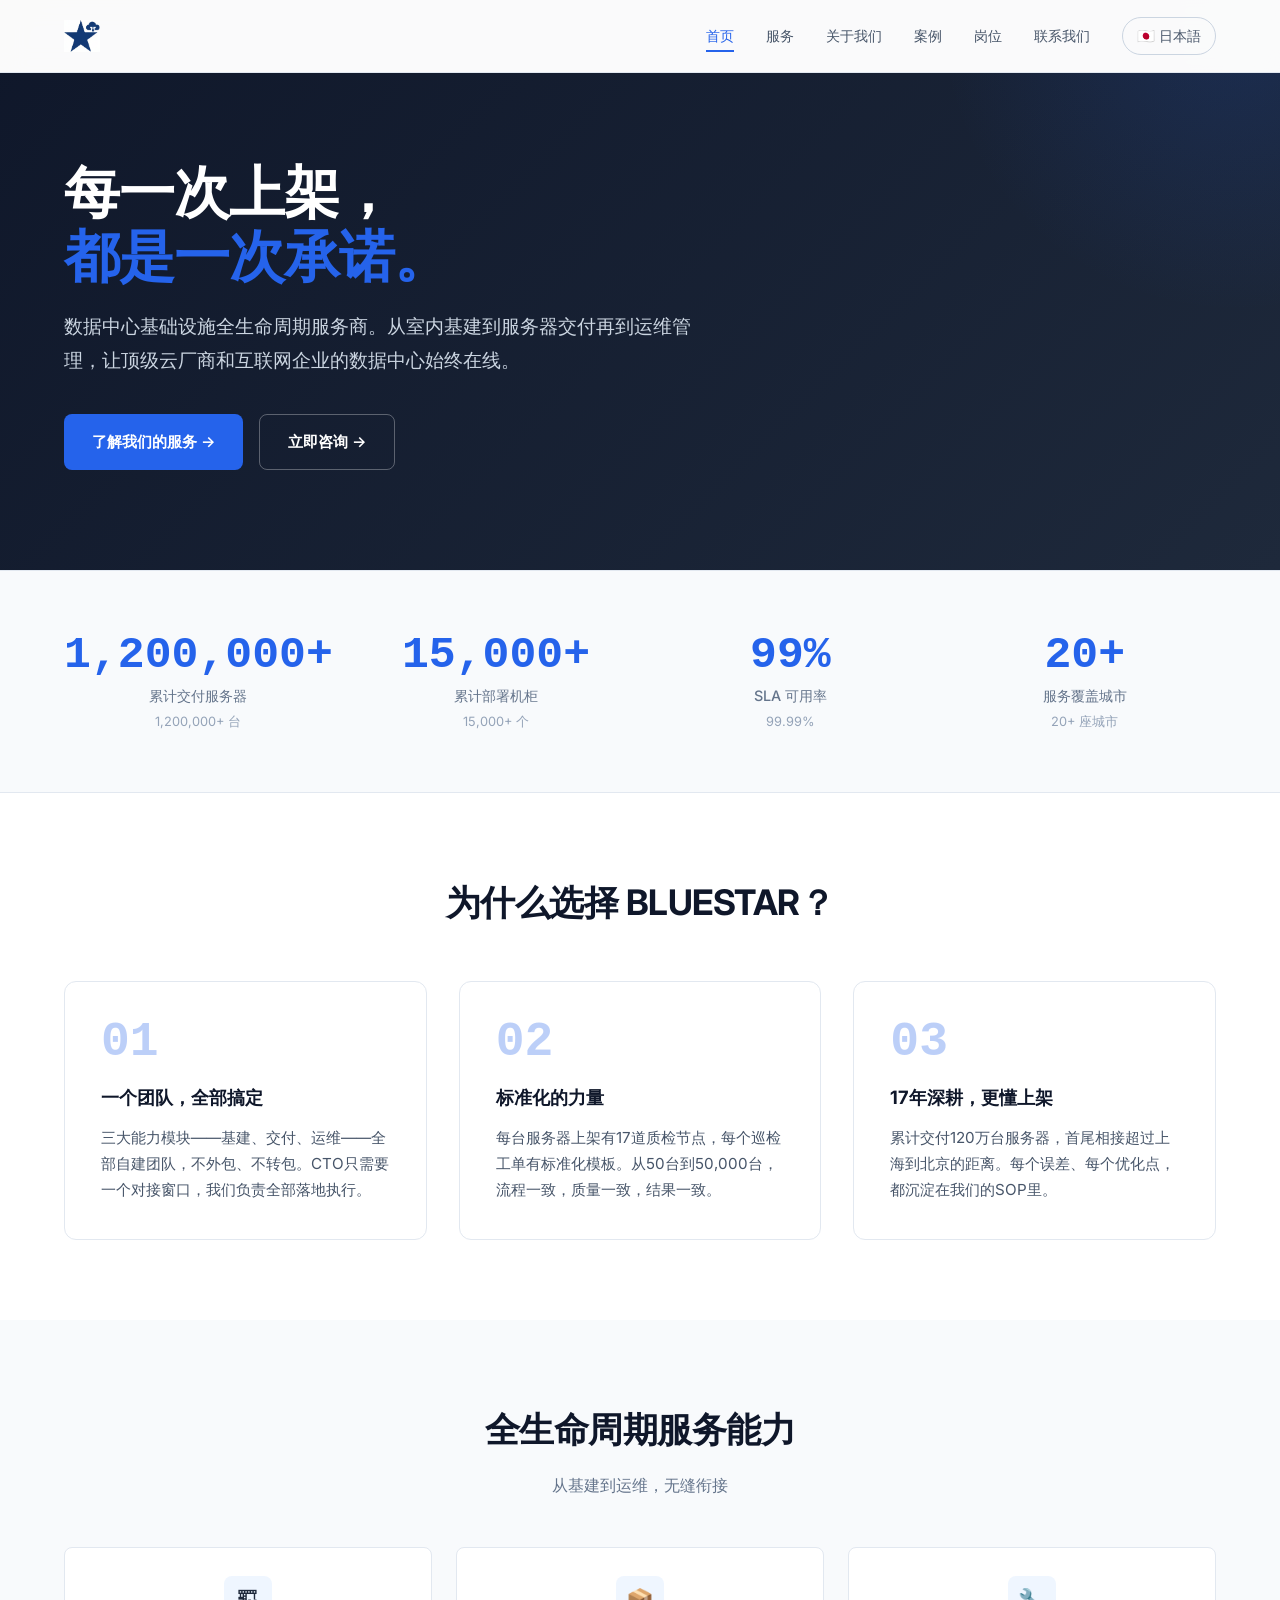
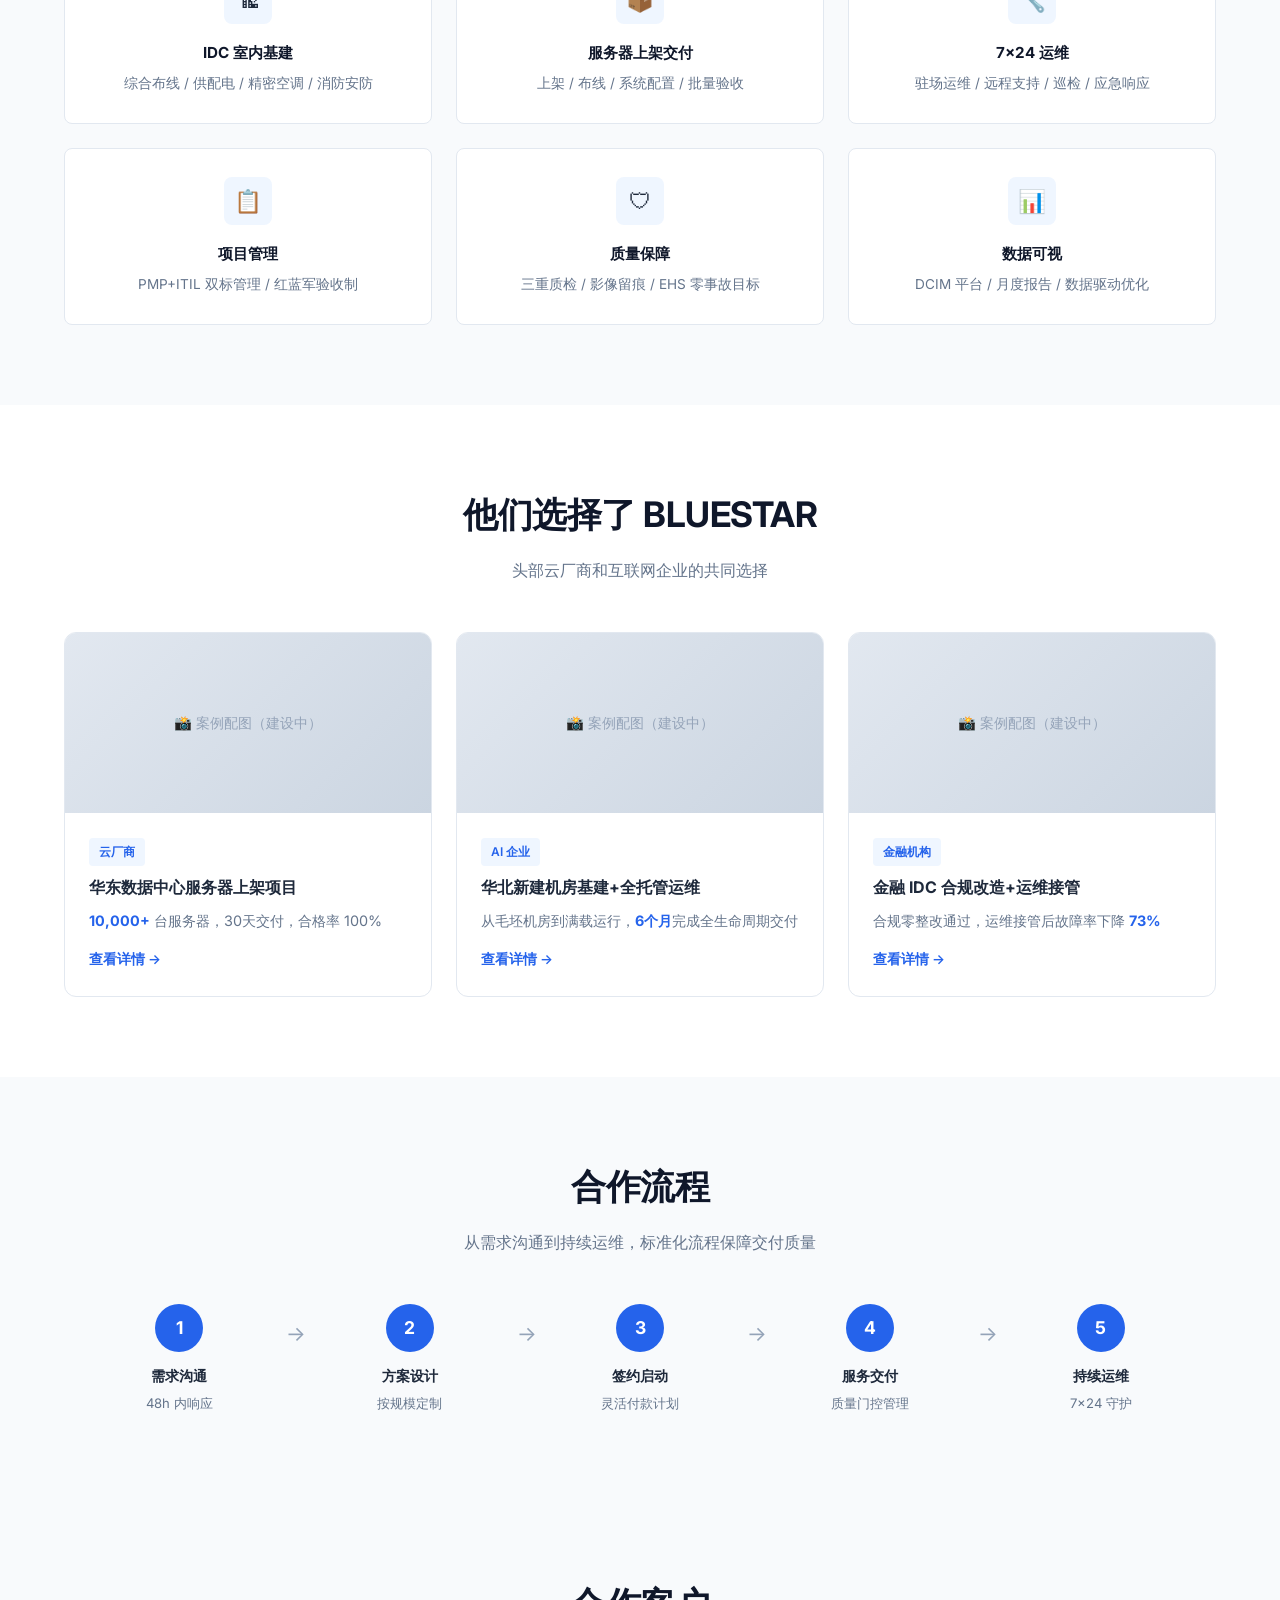
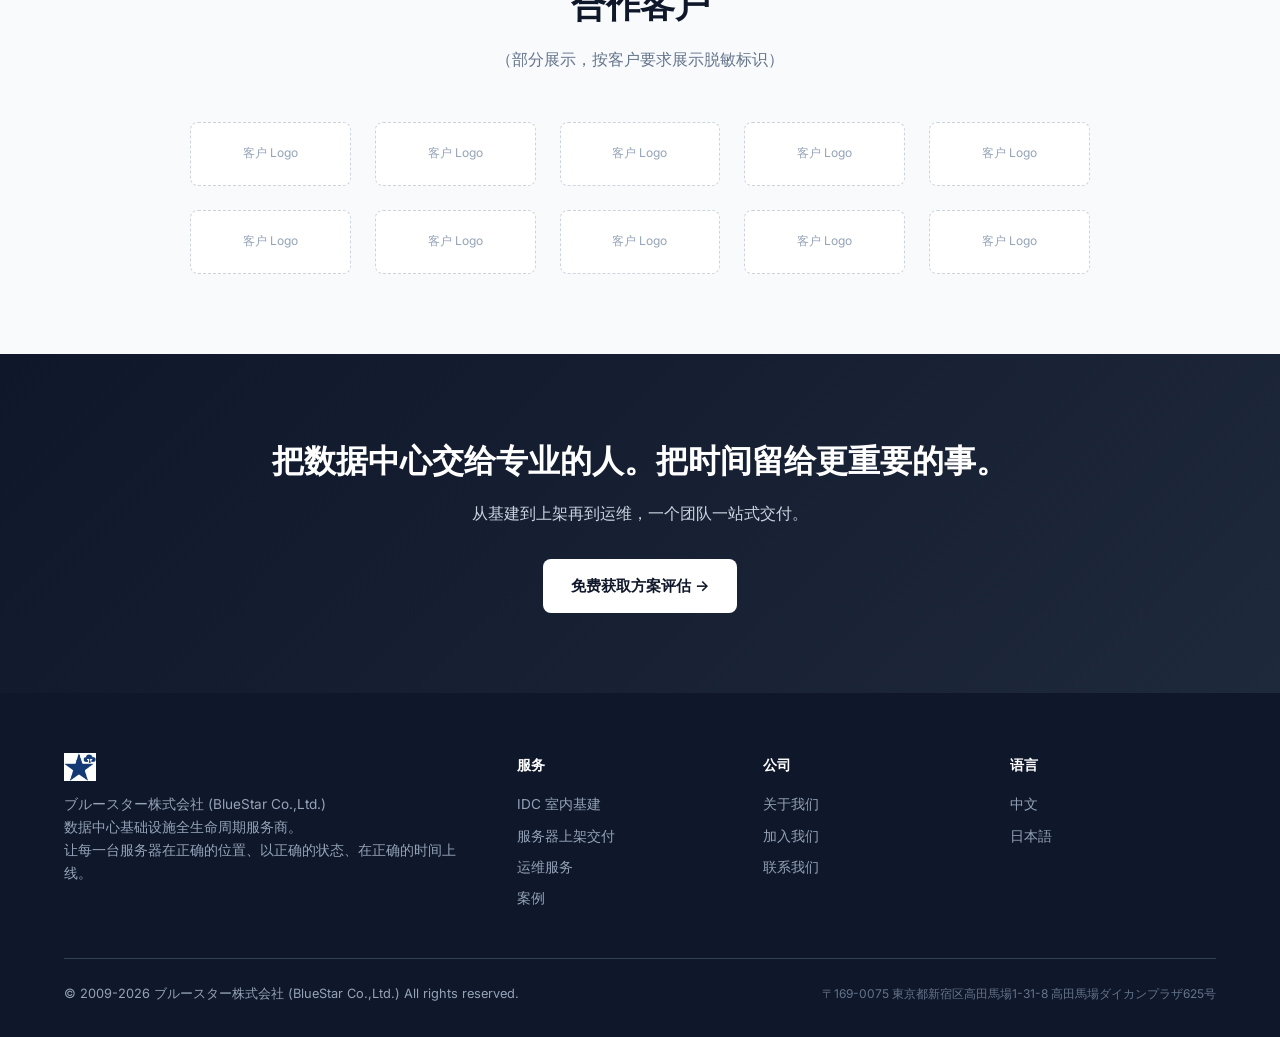
==== commit f24df1bf: "Phase 3: Email forms, career applications, company info finalization" ====
--- a/site/index.html
+++ b/site/index.html
@@ -20,7 +20,7 @@
 <nav class="navbar" role="navigation" aria-label="主导航">
   <div class="navbar-inner">
     <a href="index.html" class="navbar-logo">
-      <img src="images/logo.svg" alt="ブルースター株式会社 BLUESTAR" height="32" style="height:32px;width:auto;">
+      <img src="images/LOGO227x200.png" alt="ブルースター株式会社 BLUESTAR" height="32" style="height:32px;width:auto;">
     </a>
     <div class="nav-toggle" role="button" aria-label="切换菜单" tabindex="0">
       <span></span><span></span><span></span>
@@ -256,7 +256,7 @@
     <div class="footer-grid">
       <div class="footer-brand">
         <div class="logo">
-          <img src="images/logo.svg" alt="ブルースター株式会社 BLUESTAR" height="28" style="height:28px;width:auto;">
+          <img src="images/LOGO227x200.png" alt="ブルースター株式会社 BLUESTAR" height="28" style="height:28px;width:auto;">
         </div>
         <p>ブルースター株式会社 (BlueStar Co.,Ltd.)<br>数据中心基础设施全生命周期服务商。<br>让每一台服务器在正确的位置、以正确的状态、在正确的时间上线。</p>
       </div>
--- a/site/css/style.css
+++ b/site/css/style.css
@@ -22,7 +22,7 @@
   --success: #059669;
   --warning: #d97706;
   --danger: #dc2626;
-  --font-sans: 'Inter', -apple-system, BlinkMacSystemFont, 'Segoe UI', sans-serif;
+  --font-sans: 'Inter', 'Noto Sans JP', -apple-system, BlinkMacSystemFont, 'Segoe UI', sans-serif;
   --font-mono: 'JetBrains Mono', 'Fira Code', monospace;
   --max-width: 1200px;
   --radius: 8px;
@@ -70,6 +70,7 @@
   font-size: 1.35rem; font-weight: 700; color: var(--primary); letter-spacing: -0.5px;
 }
 .navbar-logo:hover { color: var(--primary); }
+.navbar-logo img { display: block; height: 32px; width: auto; }
 .navbar-logo .logo-dot {
   width: 10px; height: 10px; border-radius: 50%;
   background: var(--accent); display: inline-block;
@@ -94,6 +95,7 @@
   color: var(--gray-600); transition: all 0.2s;
 }
 .lang-switch:hover { border-color: var(--accent); color: var(--accent); }
+.lang-switch img { display: none; }
 
 /* Mobile nav toggle */
 .nav-toggle { display: none; flex-direction: column; gap: 5px; cursor: pointer; padding: 4px; }
@@ -421,7 +423,8 @@
   padding: 60px 0 32px;
 }
 .footer-grid { display: grid; grid-template-columns: 2fr 1fr 1fr 1fr; gap: 40px; margin-bottom: 40px; }
-.footer-brand .logo { font-weight: 700; font-size: 1.2rem; color: var(--white); margin-bottom: 12px; }
+.footer-brand .logo { font-weight: 700; font-size: 1.2rem; color: var(--white); margin-bottom: 12px; display: flex; align-items: center; }
+.footer-brand .logo img { height: 28px; width: auto; }
 .footer-brand p { font-size: 0.85rem; line-height: 1.7; }
 .footer-col h5 { color: var(--white); font-size: 0.9rem; margin-bottom: 16px; }
 .footer-col a {
@@ -436,6 +439,26 @@
 }
 @media (max-width: 768px) { .footer-grid { grid-template-columns: 1fr 1fr; } }
 @media (max-width: 480px) { .footer-grid { grid-template-columns: 1fr; } }
+
+/* ===== Form Success Feedback ===== */
+.form-success {
+  display: none; padding: 24px; background: #d1fae5; border: 1px solid #a7f3d0;
+  border-radius: var(--radius-lg); text-align: center; margin-bottom: 20px;
+}
+.form-success.show { display: block; }
+.form-success .icon { font-size: 2.5rem; margin-bottom: 8px; }
+.form-success h4 { color: #065f46; margin-bottom: 4px; font-size: 1.1rem; }
+.form-success p { color: #047857; font-size: 0.9rem; }
+
+/* ===== Apply Button ===== */
+.apply-btn {
+  display: inline-flex; align-items: center; gap: 6px;
+  margin-top: 16px; padding: 10px 22px; border-radius: var(--radius);
+  font-size: 0.9rem; font-weight: 600; cursor: pointer;
+  transition: all 0.2s; border: 1.5px solid var(--accent);
+  background: var(--white); color: var(--accent);
+}
+.apply-btn:hover { background: var(--accent); color: var(--white); }
 
 /* ===== CTA Section ===== */
 .cta-section {
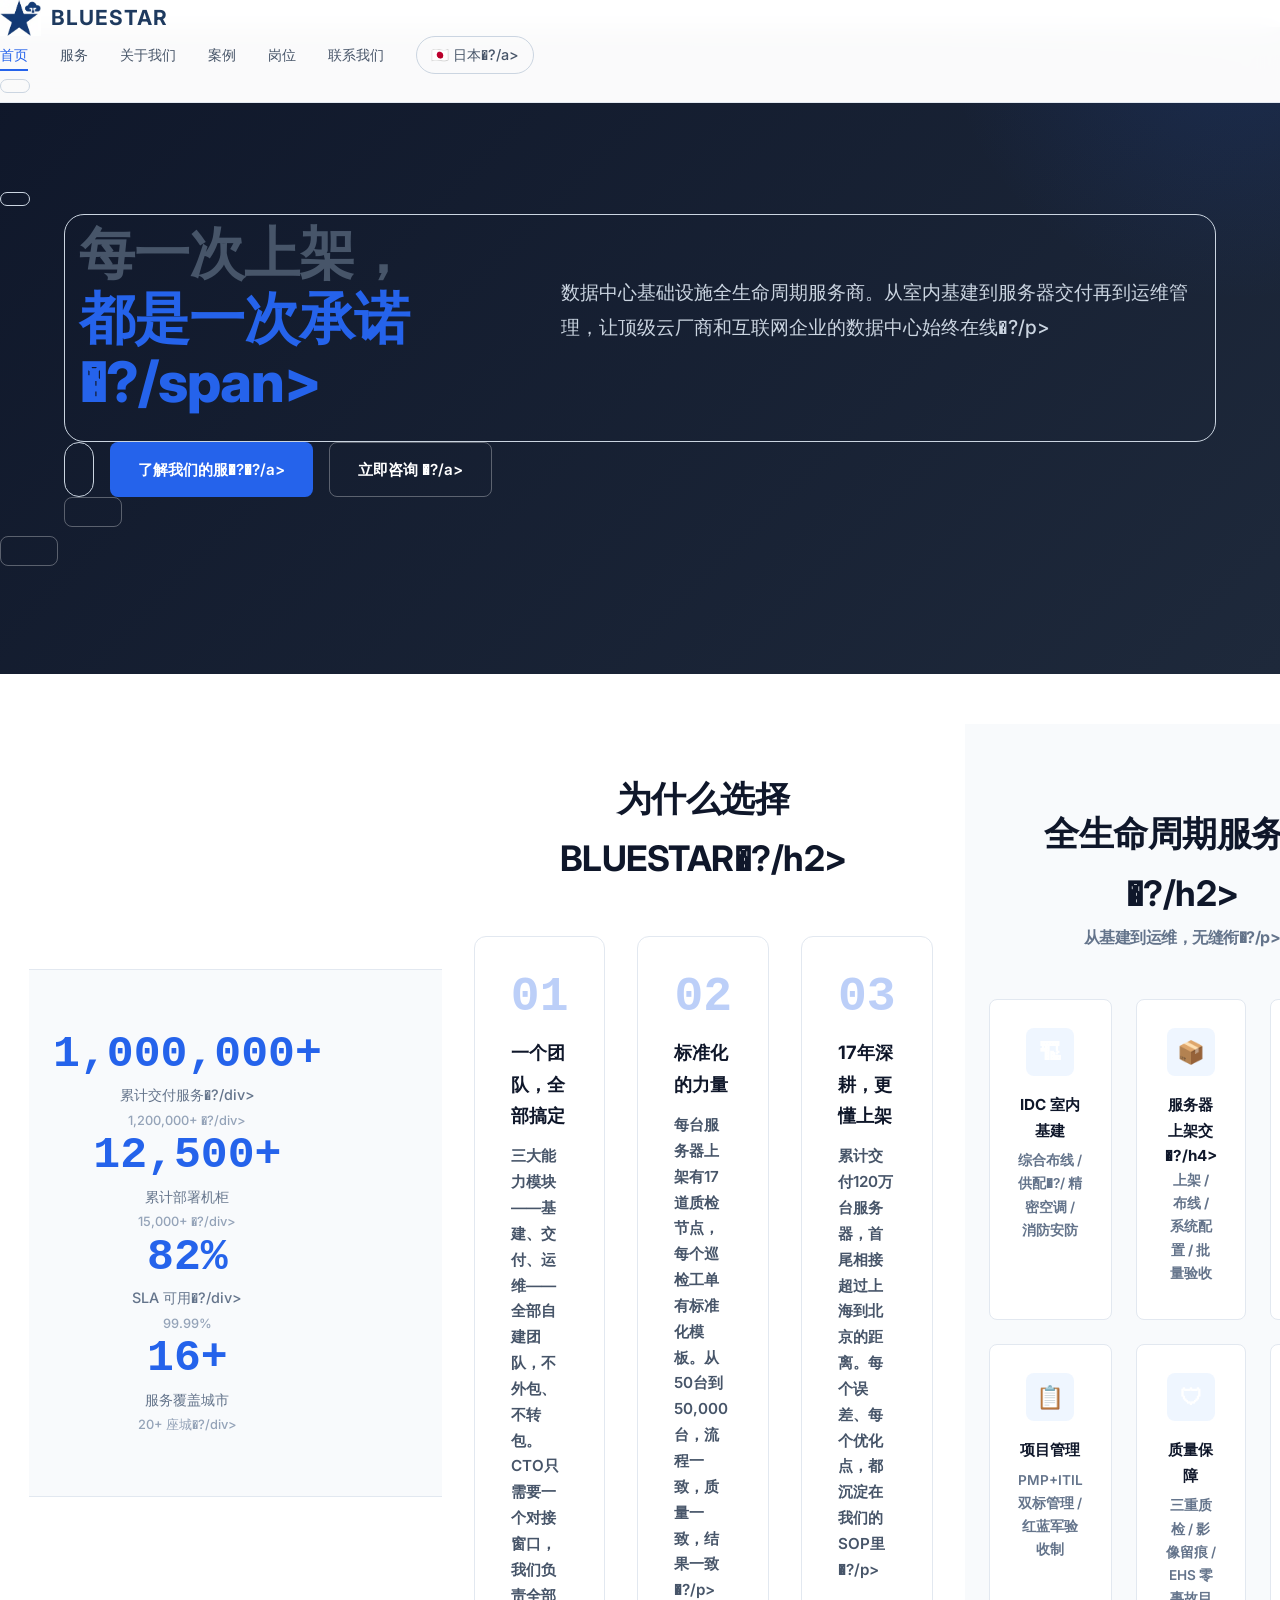
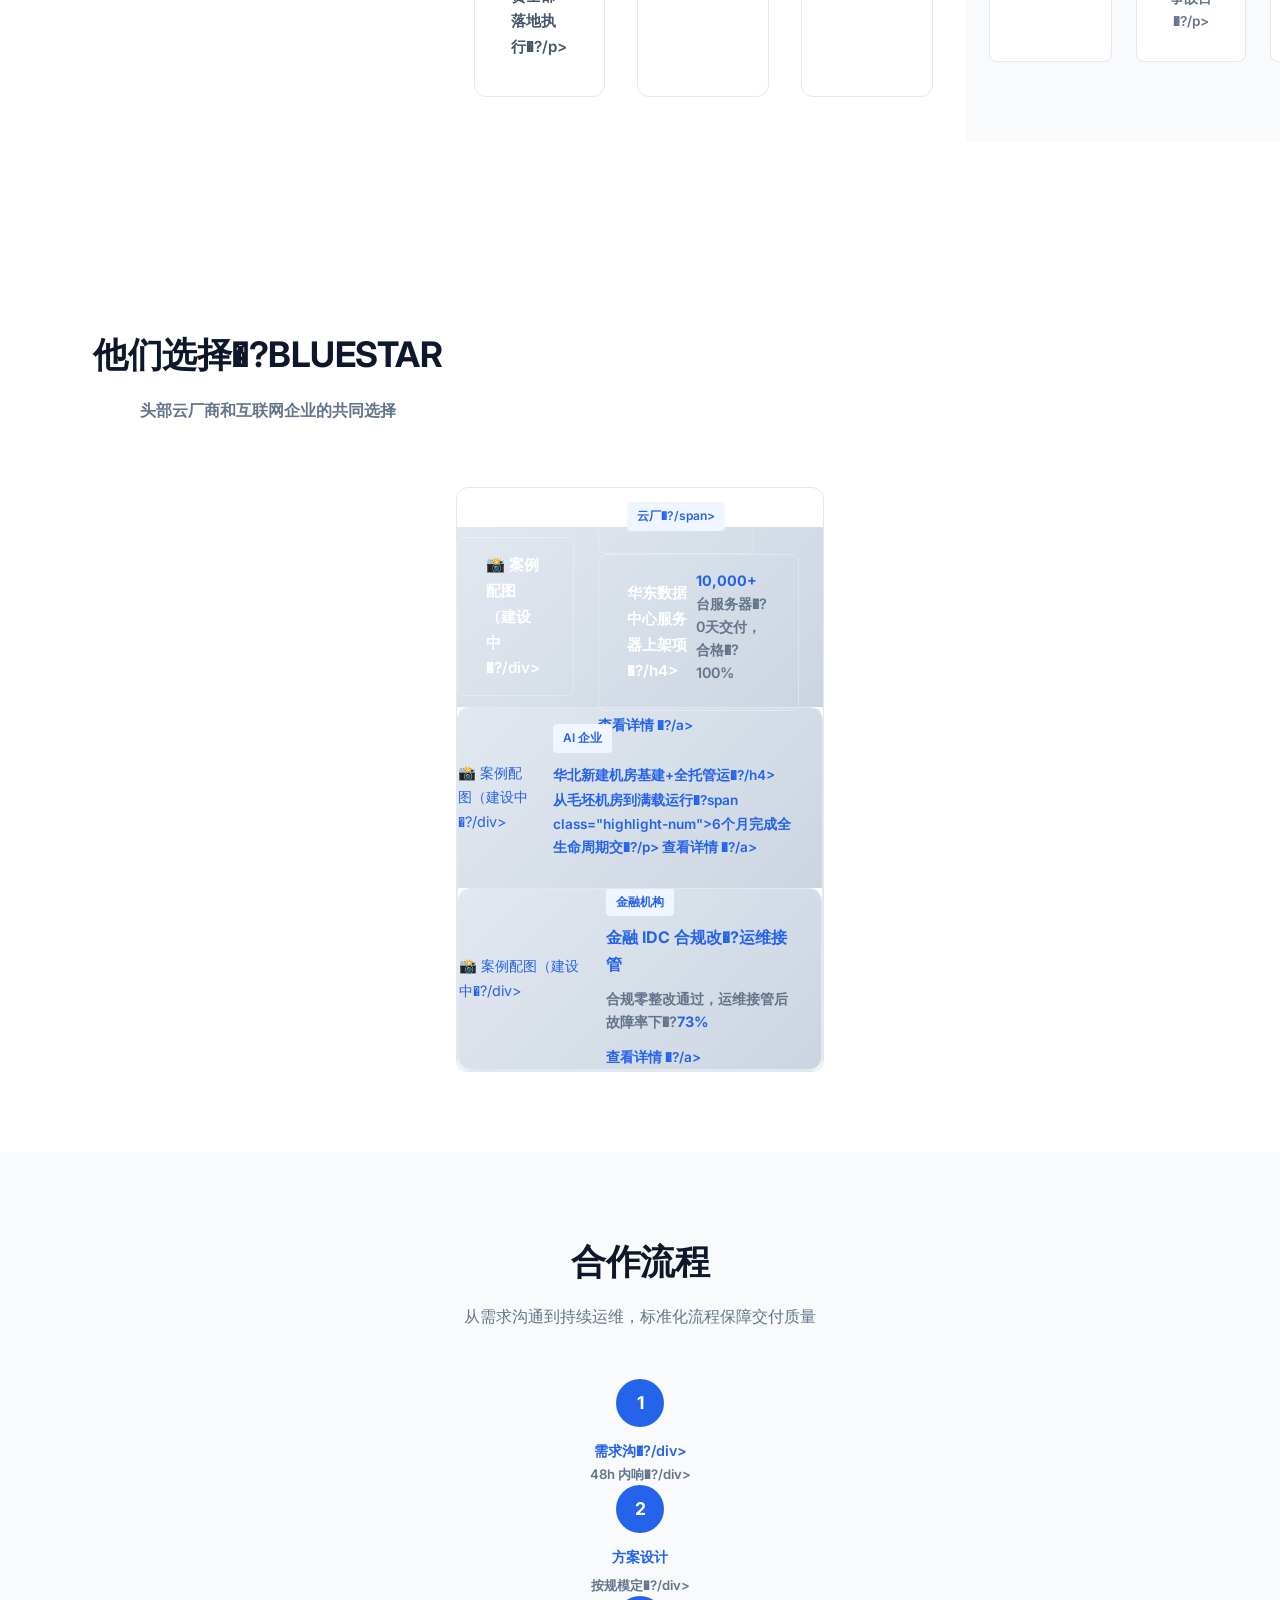
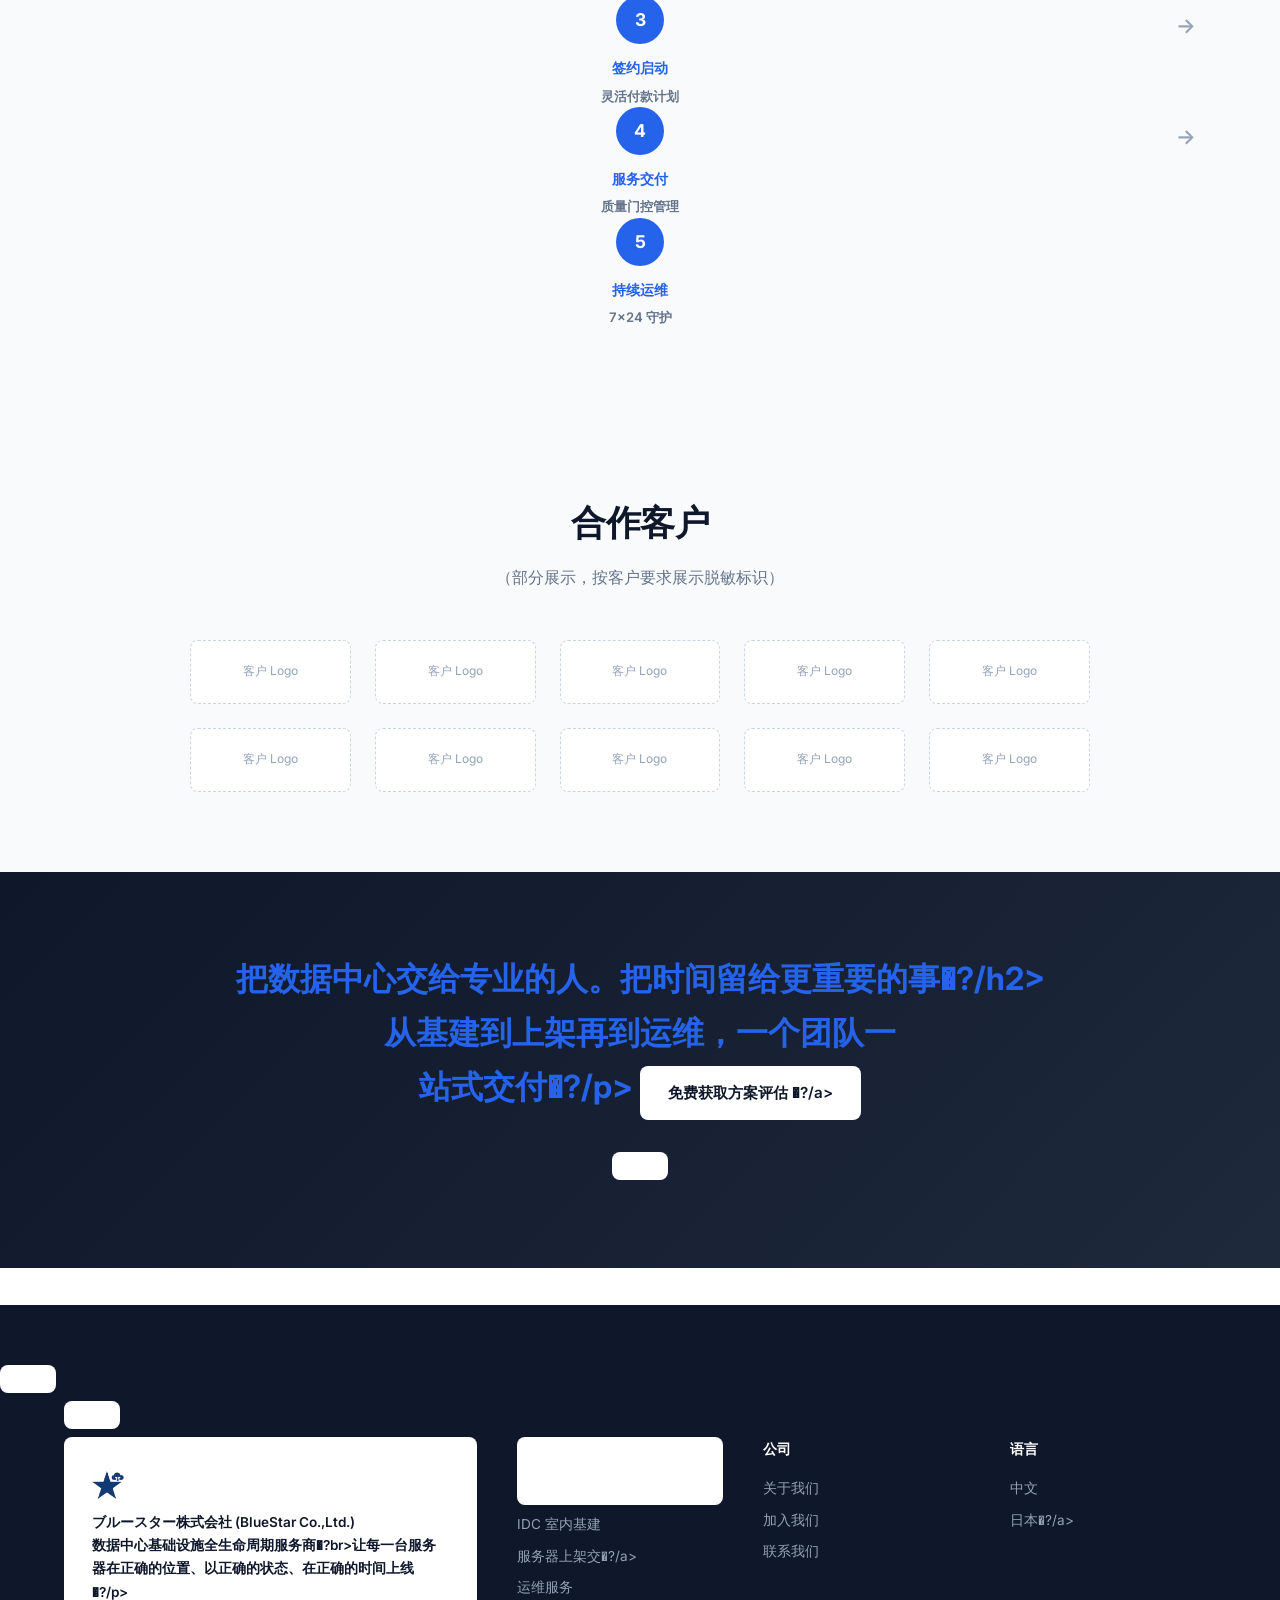
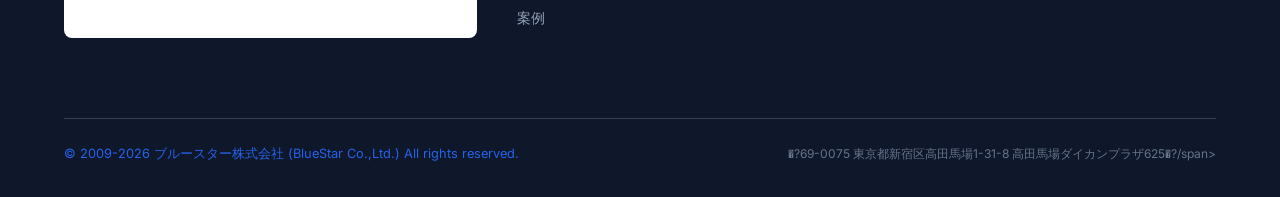
==== commit 335ba013: "Phase 5: Logo+BLUESTAR text, AJAX email forms via PHP SMTP" ====
--- a/site/index.html
+++ b/site/index.html
@@ -4,8 +4,8 @@
 <meta charset="UTF-8">
 <meta name="viewport" content="width=device-width, initial-scale=1.0">
 <title>ブルースター株式会社 (BLUESTAR) - 数据中心基础设施全生命周期服务商</title>
-<meta name="description" content="ブルースター株式会社 (BlueStar Co.,Ltd.) 成立于2009年。为全球顶级云厂商和互联网企业提供IDC室内基建、服务器上架交付、7×24运维管理一站式服务。累计交付1,200,000+台服务器。">
-<meta name="keywords" content="ブルースター株式会社,BlueStar,IDC机房建设,服务器上架,数据中心运维,IDC基础设施,机房基建,服务器交付,数据中心运维服务,東京,新宿">
+<meta name="description" content="ブルースター株式会社 (BlueStar Co.,Ltd.) 成立�?009年。为全球顶级云厂商和互联网企业提供IDC室内基建、服务器上架交付�?×24运维管理一站式服务。累计交�?,200,000+台服务器�?>
+<meta name="keywords" content="ブルースター株式会社,BlueStar,IDC机房建设,服务器上�?数据中心运维,IDC基础设施,机房基建,服务器交�?数据中心运维服务,東京,新宿">
 <link rel="canonical" href="https://www.bl-star.co.jp/">
 <link rel="alternate" hreflang="zh-CN" href="https://www.bl-star.co.jp/">
 <link rel="alternate" hreflang="ja" href="https://www.bl-star.co.jp/ja/">
@@ -17,10 +17,11 @@
 <body>
 
 <!-- Navbar -->
-<nav class="navbar" role="navigation" aria-label="主导航">
+<nav class="navbar" role="navigation" aria-label="主导�?>
   <div class="navbar-inner">
     <a href="index.html" class="navbar-logo">
-      <img src="images/LOGO227x200.png" alt="ブルースター株式会社 BLUESTAR" height="32" style="height:32px;width:auto;">
+      <img src="images/LOGO227x200.png" alt="BLUESTAR" height="36" style="height:36px;width:auto;">
+      <span class="logo-text">BLUESTAR</span>
     </a>
     <div class="nav-toggle" role="button" aria-label="切换菜单" tabindex="0">
       <span></span><span></span><span></span>
@@ -32,7 +33,7 @@
       <a href="cases/index.html">案例</a>
       <a href="careers/index.html">岗位</a>
       <a href="contact/index.html">联系我们</a>
-      <a href="ja/index.html" class="lang-switch">🇯🇵 日本語</a>
+      <a href="ja/index.html" class="lang-switch">🇯🇵 日本�?/a>
     </div>
   </div>
 </nav>
@@ -40,11 +41,11 @@
 <!-- Hero -->
 <header class="hero">
   <div class="container hero-content">
-    <h1>每一次上架，<br><span class="highlight">都是一次承诺。</span></h1>
-    <p>数据中心基础设施全生命周期服务商。从室内基建到服务器交付再到运维管理，让顶级云厂商和互联网企业的数据中心始终在线。</p>
+    <h1>每一次上架，<br><span class="highlight">都是一次承诺�?/span></h1>
+    <p>数据中心基础设施全生命周期服务商。从室内基建到服务器交付再到运维管理，让顶级云厂商和互联网企业的数据中心始终在线�?/p>
     <div class="hero-actions">
-      <a href="services/index.html" class="btn btn-primary">了解我们的服务 →</a>
-      <a href="contact/index.html" class="btn btn-outline">立即咨询 →</a>
+      <a href="services/index.html" class="btn btn-primary">了解我们的服�?�?/a>
+      <a href="contact/index.html" class="btn btn-outline">立即咨询 �?/a>
     </div>
   </div>
 </header>
@@ -54,23 +55,23 @@
   <div class="container trust-grid">
     <div class="trust-item">
       <div class="number"><span class="counter" data-target="1200000" data-suffix="+"></span></div>
-      <div class="label">累计交付服务器</div>
-      <div class="sub">1,200,000+ 台</div>
+      <div class="label">累计交付服务�?/div>
+      <div class="sub">1,200,000+ �?/div>
     </div>
     <div class="trust-item">
       <div class="number"><span class="counter" data-target="15000" data-suffix="+"></span></div>
       <div class="label">累计部署机柜</div>
-      <div class="sub">15,000+ 个</div>
+      <div class="sub">15,000+ �?/div>
     </div>
     <div class="trust-item">
       <div class="number"><span class="counter" data-target="99.99" data-suffix="%"></span></div>
-      <div class="label">SLA 可用率</div>
+      <div class="label">SLA 可用�?/div>
       <div class="sub">99.99%</div>
     </div>
     <div class="trust-item">
       <div class="number"><span class="counter" data-target="20" data-suffix="+"></span></div>
       <div class="label">服务覆盖城市</div>
-      <div class="sub">20+ 座城市</div>
+      <div class="sub">20+ 座城�?/div>
     </div>
   </div>
 </section>
@@ -79,23 +80,23 @@
 <section class="value-props">
   <div class="container">
     <div class="section-title">
-      <h2>为什么选择 BLUESTAR？</h2>
+      <h2>为什么选择 BLUESTAR�?/h2>
     </div>
     <div class="value-grid">
       <div class="value-card">
         <div class="num">01</div>
         <h3>一个团队，全部搞定</h3>
-        <p>三大能力模块——基建、交付、运维——全部自建团队，不外包、不转包。CTO只需要一个对接窗口，我们负责全部落地执行。</p>
+        <p>三大能力模块——基建、交付、运维——全部自建团队，不外包、不转包。CTO只需要一个对接窗口，我们负责全部落地执行�?/p>
       </div>
       <div class="value-card">
         <div class="num">02</div>
         <h3>标准化的力量</h3>
-        <p>每台服务器上架有17道质检节点，每个巡检工单有标准化模板。从50台到50,000台，流程一致，质量一致，结果一致。</p>
+        <p>每台服务器上架有17道质检节点，每个巡检工单有标准化模板。从50台到50,000台，流程一致，质量一致，结果一致�?/p>
       </div>
       <div class="value-card">
         <div class="num">03</div>
         <h3>17年深耕，更懂上架</h3>
-        <p>累计交付120万台服务器，首尾相接超过上海到北京的距离。每个误差、每个优化点，都沉淀在我们的SOP里。</p>
+        <p>累计交付120万台服务器，首尾相接超过上海到北京的距离。每个误差、每个优化点，都沉淀在我们的SOP里�?/p>
       </div>
     </div>
   </div>
@@ -105,24 +106,24 @@
 <section class="highlights">
   <div class="container">
     <div class="section-title">
-      <h2>全生命周期服务能力</h2>
-      <p>从基建到运维，无缝衔接</p>
+      <h2>全生命周期服务能�?/h2>
+      <p>从基建到运维，无缝衔�?/p>
     </div>
     <div class="highlight-grid">
       <div class="highlight-card">
         <div class="highlight-icon">🏗</div>
         <h4>IDC 室内基建</h4>
-        <p>综合布线 / 供配电 / 精密空调 / 消防安防</p>
+        <p>综合布线 / 供配�?/ 精密空调 / 消防安防</p>
       </div>
       <div class="highlight-card">
         <div class="highlight-icon">📦</div>
-        <h4>服务器上架交付</h4>
+        <h4>服务器上架交�?/h4>
         <p>上架 / 布线 / 系统配置 / 批量验收</p>
       </div>
       <div class="highlight-card">
         <div class="highlight-icon">🔧</div>
         <h4>7×24 运维</h4>
-        <p>驻场运维 / 远程支持 / 巡检 / 应急响应</p>
+        <p>驻场运维 / 远程支持 / 巡检 / 应急响�?/p>
       </div>
       <div class="highlight-card">
         <div class="highlight-icon">📋</div>
@@ -132,7 +133,7 @@
       <div class="highlight-card">
         <div class="highlight-icon">🛡</div>
         <h4>质量保障</h4>
-        <p>三重质检 / 影像留痕 / EHS 零事故目标</p>
+        <p>三重质检 / 影像留痕 / EHS 零事故目�?/p>
       </div>
       <div class="highlight-card">
         <div class="highlight-icon">📊</div>
@@ -147,35 +148,35 @@
 <section class="cases-home">
   <div class="container">
     <div class="section-title">
-      <h2>他们选择了 BLUESTAR</h2>
+      <h2>他们选择�?BLUESTAR</h2>
       <p>头部云厂商和互联网企业的共同选择</p>
     </div>
     <div class="case-cards">
       <div class="case-card">
-        <div class="case-card-img">📸 案例配图（建设中）</div>
+        <div class="case-card-img">📸 案例配图（建设中�?/div>
         <div class="case-card-body">
-          <span class="tag">云厂商</span>
-          <h4>华东数据中心服务器上架项目</h4>
-          <p><span class="highlight-num">10,000+</span> 台服务器，30天交付，合格率 100%</p>
-          <a href="cases/index.html" class="read-more">查看详情 →</a>
+          <span class="tag">云厂�?/span>
+          <h4>华东数据中心服务器上架项�?/h4>
+          <p><span class="highlight-num">10,000+</span> 台服务器�?0天交付，合格�?100%</p>
+          <a href="cases/index.html" class="read-more">查看详情 �?/a>
         </div>
       </div>
       <div class="case-card">
-        <div class="case-card-img">📸 案例配图（建设中）</div>
+        <div class="case-card-img">📸 案例配图（建设中�?/div>
         <div class="case-card-body">
           <span class="tag">AI 企业</span>
-          <h4>华北新建机房基建+全托管运维</h4>
-          <p>从毛坯机房到满载运行，<span class="highlight-num">6个月</span>完成全生命周期交付</p>
-          <a href="cases/index.html" class="read-more">查看详情 →</a>
+          <h4>华北新建机房基建+全托管运�?/h4>
+          <p>从毛坯机房到满载运行�?span class="highlight-num">6个月</span>完成全生命周期交�?/p>
+          <a href="cases/index.html" class="read-more">查看详情 �?/a>
         </div>
       </div>
       <div class="case-card">
-        <div class="case-card-img">📸 案例配图（建设中）</div>
+        <div class="case-card-img">📸 案例配图（建设中�?/div>
         <div class="case-card-body">
           <span class="tag">金融机构</span>
-          <h4>金融 IDC 合规改造+运维接管</h4>
-          <p>合规零整改通过，运维接管后故障率下降 <span class="highlight-num">73%</span></p>
-          <a href="cases/index.html" class="read-more">查看详情 →</a>
+          <h4>金融 IDC 合规改�?运维接管</h4>
+          <p>合规零整改通过，运维接管后故障率下�?<span class="highlight-num">73%</span></p>
+          <a href="cases/index.html" class="read-more">查看详情 �?/a>
         </div>
       </div>
     </div>
@@ -192,13 +193,13 @@
     <div class="process-steps">
       <div class="process-step">
         <div class="step-num">1</div>
-        <div class="step-title">需求沟通</div>
-        <div class="step-desc">48h 内响应</div>
+        <div class="step-title">需求沟�?/div>
+        <div class="step-desc">48h 内响�?/div>
       </div>
       <div class="process-step">
         <div class="step-num">2</div>
         <div class="step-title">方案设计</div>
-        <div class="step-desc">按规模定制</div>
+        <div class="step-desc">按规模定�?/div>
       </div>
       <div class="process-step">
         <div class="step-num">3</div>
@@ -244,9 +245,9 @@
 <!-- CTA -->
 <section class="cta-section">
   <div class="container">
-    <h2>把数据中心交给专业的人。把时间留给更重要的事。</h2>
-    <p>从基建到上架再到运维，一个团队一站式交付。</p>
-    <a href="contact/index.html" class="btn btn-white">免费获取方案评估 →</a>
+    <h2>把数据中心交给专业的人。把时间留给更重要的事�?/h2>
+    <p>从基建到上架再到运维，一个团队一站式交付�?/p>
+    <a href="contact/index.html" class="btn btn-white">免费获取方案评估 �?/a>
   </div>
 </section>
 
@@ -258,12 +259,12 @@
         <div class="logo">
           <img src="images/LOGO227x200.png" alt="ブルースター株式会社 BLUESTAR" height="28" style="height:28px;width:auto;">
         </div>
-        <p>ブルースター株式会社 (BlueStar Co.,Ltd.)<br>数据中心基础设施全生命周期服务商。<br>让每一台服务器在正确的位置、以正确的状态、在正确的时间上线。</p>
+        <p>ブルースター株式会社 (BlueStar Co.,Ltd.)<br>数据中心基础设施全生命周期服务商�?br>让每一台服务器在正确的位置、以正确的状态、在正确的时间上线�?/p>
       </div>
       <div class="footer-col">
         <h5>服务</h5>
         <a href="services/index.html">IDC 室内基建</a>
-        <a href="services/index.html">服务器上架交付</a>
+        <a href="services/index.html">服务器上架交�?/a>
         <a href="services/index.html">运维服务</a>
         <a href="cases/index.html">案例</a>
       </div>
@@ -276,12 +277,12 @@
       <div class="footer-col">
         <h5>语言</h5>
         <a href="index.html">中文</a>
-        <a href="ja/index.html">日本語</a>
+        <a href="ja/index.html">日本�?/a>
       </div>
     </div>
     <div class="footer-bottom">
       <span>&copy; 2009-2026 ブルースター株式会社 (BlueStar Co.,Ltd.) All rights reserved.</span>
-      <span style="color:var(--gray-500);font-size:0.75rem;">〒169-0075 東京都新宿区高田馬場1-31-8 高田馬場ダイカンプラザ625号</span>
+      <span style="color:var(--gray-500);font-size:0.75rem;">�?69-0075 東京都新宿区高田馬場1-31-8 高田馬場ダイカンプラザ625�?/span>
     </div>
   </div>
 </footer>
--- a/site/css/style.css
+++ b/site/css/style.css
@@ -70,7 +70,13 @@
   font-size: 1.35rem; font-weight: 700; color: var(--primary); letter-spacing: -0.5px;
 }
 .navbar-logo:hover { color: var(--primary); }
-.navbar-logo img { display: block; height: 32px; width: auto; }
+.navbar-logo img { display: block; height: 36px; width: auto; }
+.navbar-logo .logo-text {
+  font-weight: 700;
+  font-size: 1.3rem;
+  color: #1e3a5f;
+  letter-spacing: 1px;
+}
 .navbar-logo .logo-dot {
   width: 10px; height: 10px; border-radius: 50%;
   background: var(--accent); display: inline-block;
@@ -545,6 +551,120 @@
 .flex-center { display: flex; align-items: center; justify-content: center; }
 .sr-only { position: absolute; width: 1px; height: 1px; overflow: hidden; clip: rect(0,0,0,0); border: 0; }
 
+/* ===== AJAX Notification Styles ===== */
+.ajax-notification {
+  padding: 16px 20px;
+  border-radius: var(--radius-lg);
+  margin-bottom: 16px;
+  font-size: 0.9rem;
+  line-height: 1.6;
+  animation: notifSlideIn 0.3s ease-out;
+}
+.ajax-notification.success {
+  background: #d1fae5;
+  border: 1px solid #a7f3d0;
+  color: #065f46;
+}
+.ajax-notification.error {
+  background: #fee2e2;
+  border: 1px solid #fecaca;
+  color: #991b1b;
+}
+.ajax-notification.loading {
+  background: #eff6ff;
+  border: 1px solid #bfdbfe;
+  color: #1e40af;
+}
+.ajax-notification .spinner {
+  display: inline-block;
+  width: 14px;
+  height: 14px;
+  border: 2px solid #bfdbfe;
+  border-top-color: #1e40af;
+  border-radius: 50%;
+  animation: spin 0.8s linear infinite;
+  vertical-align: middle;
+  margin-right: 6px;
+}
+
+@keyframes notifSlideIn {
+  from { opacity: 0; transform: translateY(-8px); }
+  to   { opacity: 1; transform: translateY(0); }
+}
+@keyframes spin {
+  to { transform: rotate(360deg); }
+}
+
+/* ===== Apply Modal Styles ===== */
+.apply-modal-overlay {
+  position: fixed;
+  top: 0; left: 0; right: 0; bottom: 0;
+  background: rgba(0,0,0,0.5);
+  z-index: 9999;
+  display: flex;
+  align-items: center;
+  justify-content: center;
+  opacity: 0;
+  transition: opacity 0.3s;
+  pointer-events: none;
+}
+.apply-modal-overlay.show {
+  opacity: 1;
+  pointer-events: auto;
+}
+.apply-modal {
+  background: var(--white);
+  border-radius: var(--radius-lg);
+  width: 90%;
+  max-width: 480px;
+  max-height: 90vh;
+  overflow-y: auto;
+  box-shadow: var(--shadow-xl);
+  transform: scale(0.95) translateY(20px);
+  transition: transform 0.3s;
+}
+.apply-modal.show {
+  transform: scale(1) translateY(0);
+}
+.apply-modal-header {
+  padding: 24px 24px 16px;
+  border-bottom: 1px solid var(--gray-200);
+  position: relative;
+}
+.apply-modal-header h3 {
+  font-size: 1.15rem;
+  color: var(--gray-900);
+  margin-bottom: 4px;
+}
+.apply-modal-header p {
+  font-size: 0.85rem;
+  color: var(--gray-500);
+}
+.apply-modal-close {
+  position: absolute;
+  top: 16px;
+  right: 16px;
+  width: 32px;
+  height: 32px;
+  border: none;
+  background: var(--gray-100);
+  border-radius: 50%;
+  font-size: 1.2rem;
+  cursor: pointer;
+  display: flex;
+  align-items: center;
+  justify-content: center;
+  color: var(--gray-500);
+  transition: all 0.2s;
+}
+.apply-modal-close:hover {
+  background: var(--gray-200);
+  color: var(--gray-700);
+}
+.apply-modal-body {
+  padding: 20px 24px 24px;
+}
+
 /* ===== Print ===== */
 @media print {
   .navbar, .footer, .cta-section { display: none; }
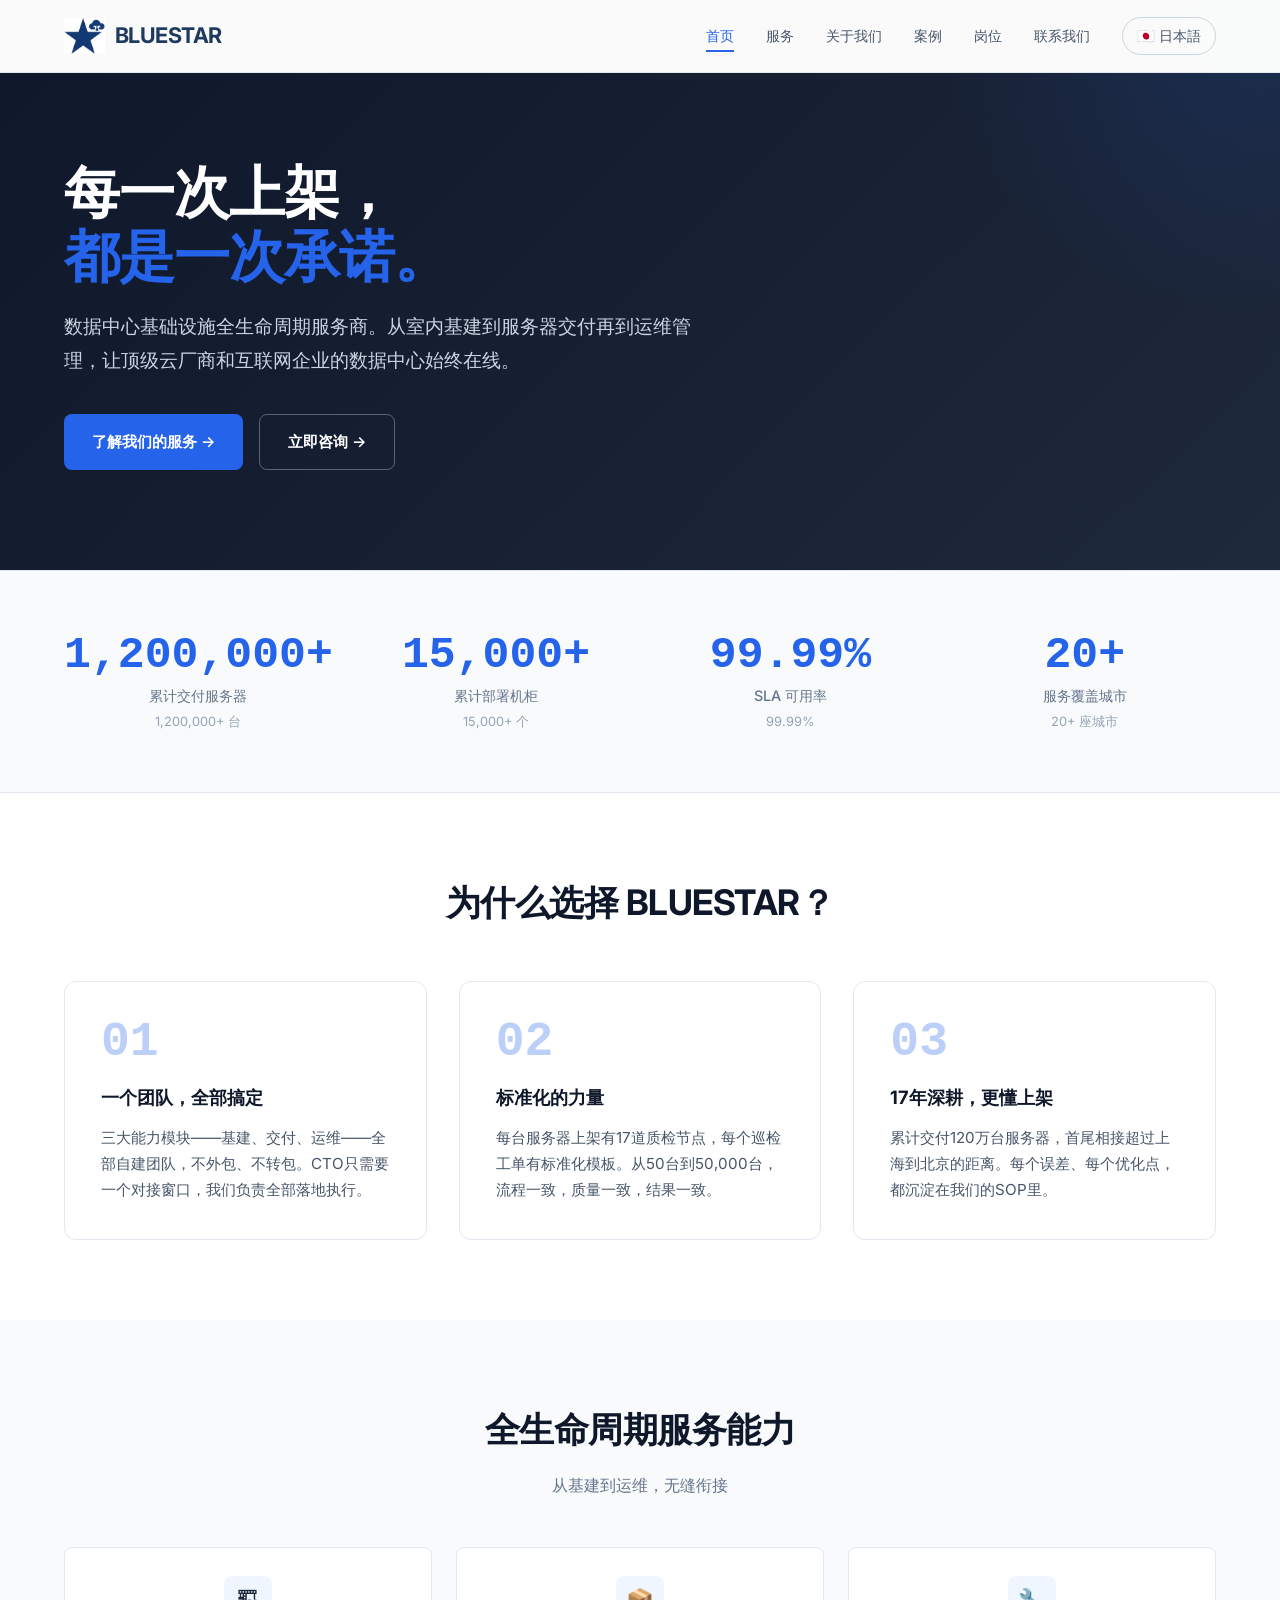
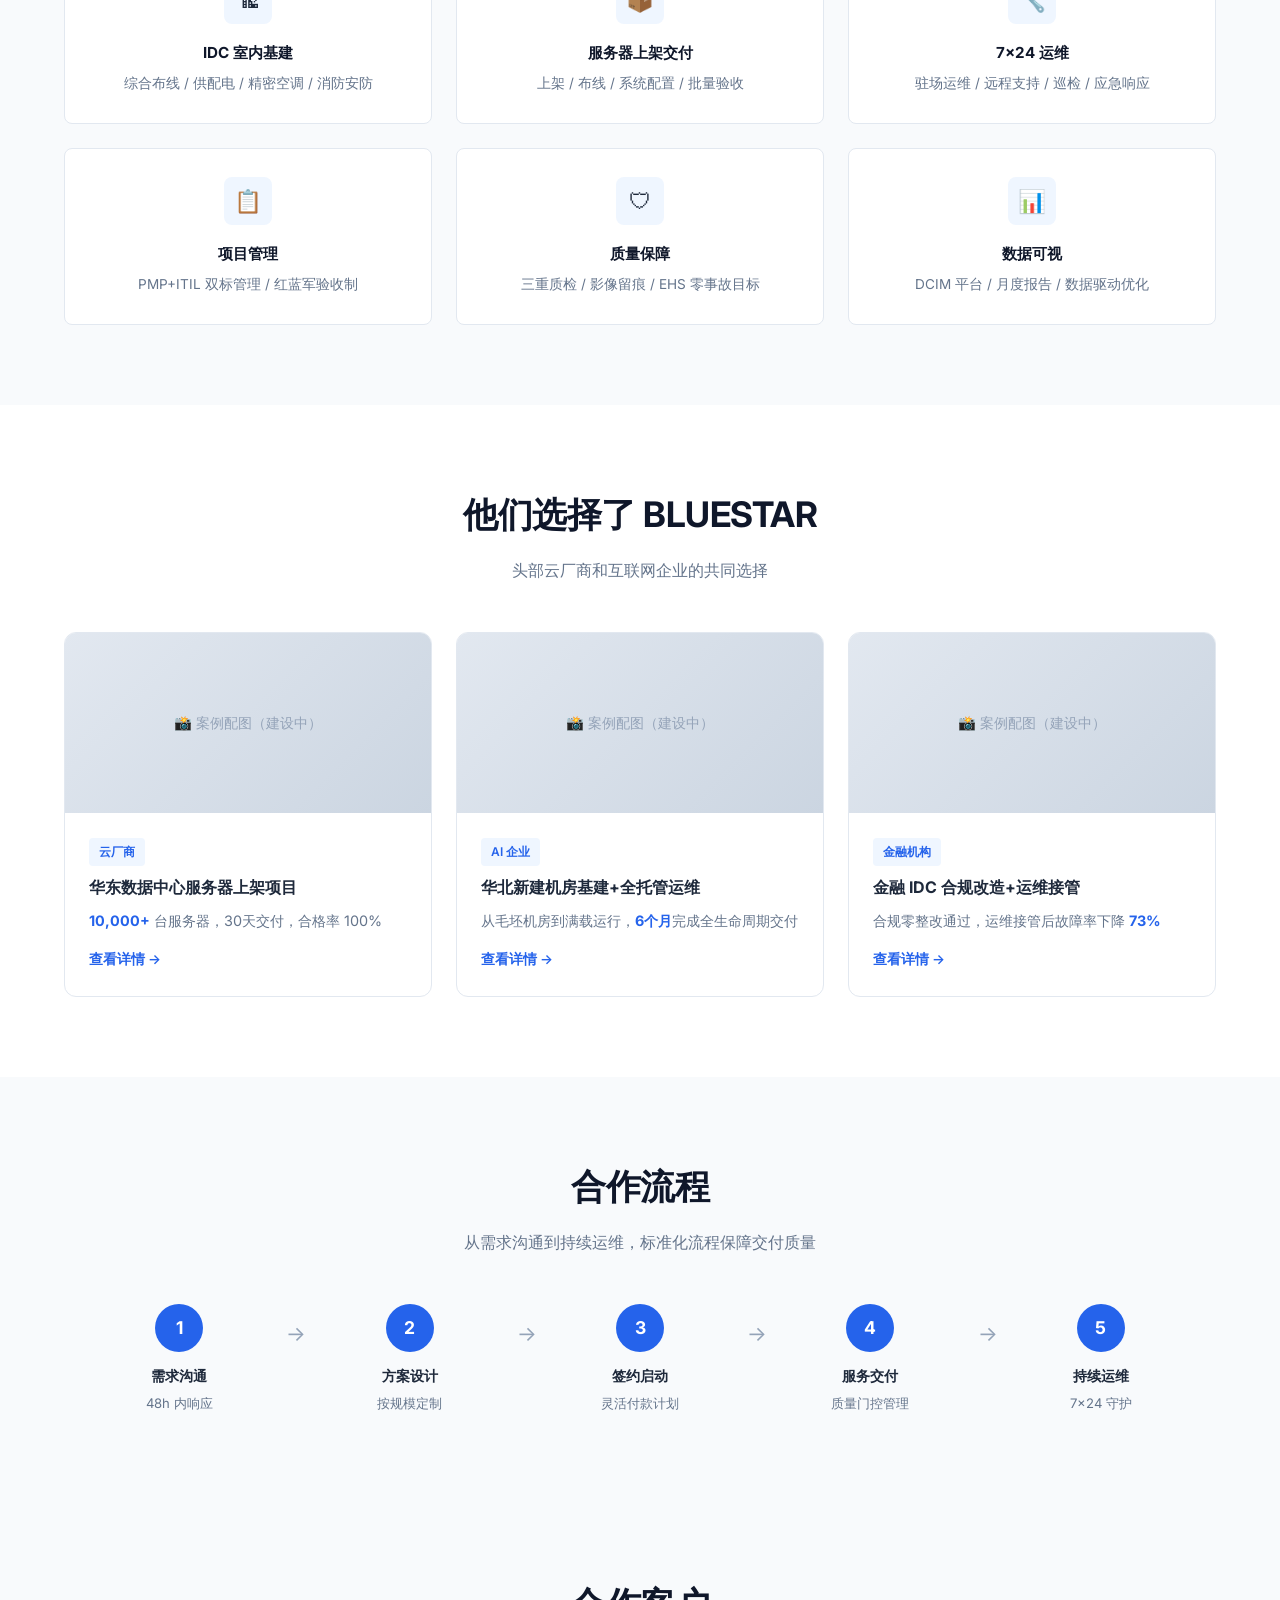
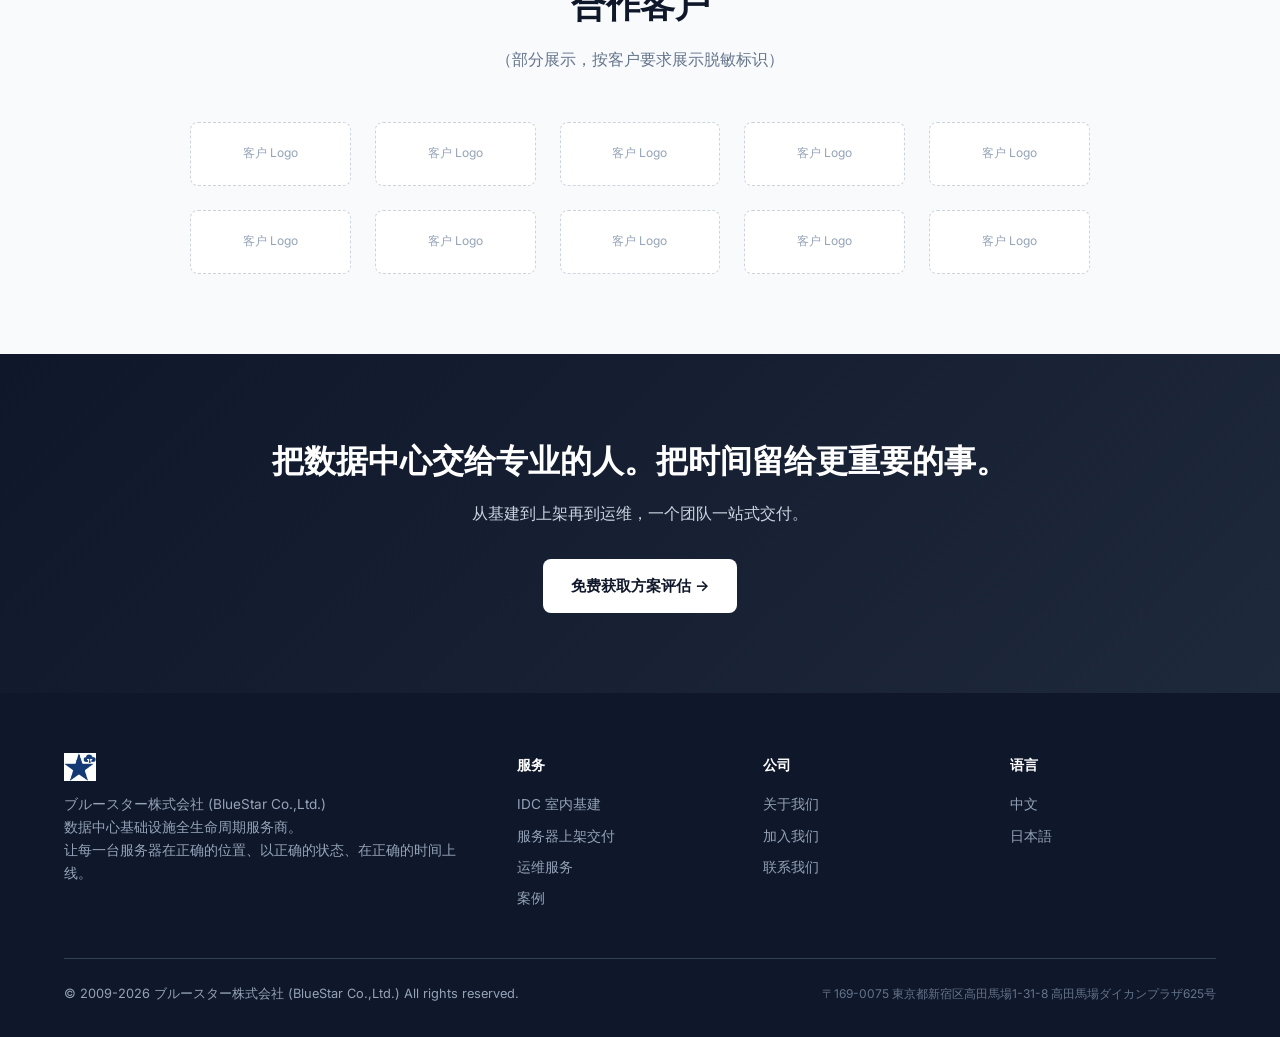
==== commit f7d5beea: "Phase 6: Stable rebuild - Logo+BLUESTAR text, AJAX email forms via PHP SMTP, fixed encoding" ====
--- a/site/index.html
+++ b/site/index.html
@@ -4,8 +4,8 @@
 <meta charset="UTF-8">
 <meta name="viewport" content="width=device-width, initial-scale=1.0">
 <title>ブルースター株式会社 (BLUESTAR) - 数据中心基础设施全生命周期服务商</title>
-<meta name="description" content="ブルースター株式会社 (BlueStar Co.,Ltd.) 成立�?009年。为全球顶级云厂商和互联网企业提供IDC室内基建、服务器上架交付�?×24运维管理一站式服务。累计交�?,200,000+台服务器�?>
-<meta name="keywords" content="ブルースター株式会社,BlueStar,IDC机房建设,服务器上�?数据中心运维,IDC基础设施,机房基建,服务器交�?数据中心运维服务,東京,新宿">
+<meta name="description" content="ブルースター株式会社 (BlueStar Co.,Ltd.) 成立于2009年。为全球顶级云厂商和互联网企业提供IDC室内基建、服务器上架交付、7×24运维管理一站式服务。累计交付1,200,000+台服务器。">
+<meta name="keywords" content="ブルースター株式会社,BlueStar,IDC机房建设,服务器上架,数据中心运维,IDC基础设施,机房基建,服务器交付,数据中心运维服务,東京,新宿">
 <link rel="canonical" href="https://www.bl-star.co.jp/">
 <link rel="alternate" hreflang="zh-CN" href="https://www.bl-star.co.jp/">
 <link rel="alternate" hreflang="ja" href="https://www.bl-star.co.jp/ja/">
@@ -16,8 +16,7 @@
 </head>
 <body>
 
-<!-- Navbar -->
-<nav class="navbar" role="navigation" aria-label="主导�?>
+<nav class="navbar" role="navigation" aria-label="主导航">
   <div class="navbar-inner">
     <a href="index.html" class="navbar-logo">
       <img src="images/LOGO227x200.png" alt="BLUESTAR" height="36" style="height:36px;width:auto;">
@@ -33,97 +32,93 @@
       <a href="cases/index.html">案例</a>
       <a href="careers/index.html">岗位</a>
       <a href="contact/index.html">联系我们</a>
-      <a href="ja/index.html" class="lang-switch">🇯🇵 日本�?/a>
+      <a href="ja/index.html" class="lang-switch">🇯🇵 日本語</a>
     </div>
   </div>
 </nav>
 
-<!-- Hero -->
 <header class="hero">
   <div class="container hero-content">
-    <h1>每一次上架，<br><span class="highlight">都是一次承诺�?/span></h1>
-    <p>数据中心基础设施全生命周期服务商。从室内基建到服务器交付再到运维管理，让顶级云厂商和互联网企业的数据中心始终在线�?/p>
+    <h1>每一次上架，<br><span class="highlight">都是一次承诺。</span></h1>
+    <p>数据中心基础设施全生命周期服务商。从室内基建到服务器交付再到运维管理，让顶级云厂商和互联网企业的数据中心始终在线。</p>
     <div class="hero-actions">
-      <a href="services/index.html" class="btn btn-primary">了解我们的服�?�?/a>
-      <a href="contact/index.html" class="btn btn-outline">立即咨询 �?/a>
+      <a href="services/index.html" class="btn btn-primary">了解我们的服务 →</a>
+      <a href="contact/index.html" class="btn btn-outline">立即咨询 →</a>
     </div>
   </div>
 </header>
 
-<!-- Trust Bar -->
 <section class="trust-bar">
   <div class="container trust-grid">
     <div class="trust-item">
       <div class="number"><span class="counter" data-target="1200000" data-suffix="+"></span></div>
-      <div class="label">累计交付服务�?/div>
-      <div class="sub">1,200,000+ �?/div>
+      <div class="label">累计交付服务器</div>
+      <div class="sub">1,200,000+ 台</div>
     </div>
     <div class="trust-item">
       <div class="number"><span class="counter" data-target="15000" data-suffix="+"></span></div>
       <div class="label">累计部署机柜</div>
-      <div class="sub">15,000+ �?/div>
+      <div class="sub">15,000+ 个</div>
     </div>
     <div class="trust-item">
       <div class="number"><span class="counter" data-target="99.99" data-suffix="%"></span></div>
-      <div class="label">SLA 可用�?/div>
+      <div class="label">SLA 可用率</div>
       <div class="sub">99.99%</div>
     </div>
     <div class="trust-item">
       <div class="number"><span class="counter" data-target="20" data-suffix="+"></span></div>
       <div class="label">服务覆盖城市</div>
-      <div class="sub">20+ 座城�?/div>
-    </div>
-  </div>
-</section>
-
-<!-- Value Props -->
+      <div class="sub">20+ 座城市</div>
+    </div>
+  </div>
+</section>
+
 <section class="value-props">
   <div class="container">
     <div class="section-title">
-      <h2>为什么选择 BLUESTAR�?/h2>
+      <h2>为什么选择 BLUESTAR？</h2>
     </div>
     <div class="value-grid">
       <div class="value-card">
         <div class="num">01</div>
         <h3>一个团队，全部搞定</h3>
-        <p>三大能力模块——基建、交付、运维——全部自建团队，不外包、不转包。CTO只需要一个对接窗口，我们负责全部落地执行�?/p>
+        <p>三大能力模块——基建、交付、运维——全部自建团队，不外包、不转包。CTO只需要一个对接窗口，我们负责全部落地执行。</p>
       </div>
       <div class="value-card">
         <div class="num">02</div>
         <h3>标准化的力量</h3>
-        <p>每台服务器上架有17道质检节点，每个巡检工单有标准化模板。从50台到50,000台，流程一致，质量一致，结果一致�?/p>
+        <p>每台服务器上架有17道质检节点，每个巡检工单有标准化模板。从50台到50,000台，流程一致，质量一致，结果一致。</p>
       </div>
       <div class="value-card">
         <div class="num">03</div>
         <h3>17年深耕，更懂上架</h3>
-        <p>累计交付120万台服务器，首尾相接超过上海到北京的距离。每个误差、每个优化点，都沉淀在我们的SOP里�?/p>
-      </div>
-    </div>
-  </div>
-</section>
-
-<!-- Service Highlights -->
+        <p>累计交付120万台服务器，首尾相接超过上海到北京的距离。每个误差、每个优化点，都沉淀在我们的SOP里。</p>
+      </div>
+    </div>
+  </div>
+</section>
+
 <section class="highlights">
   <div class="container">
     <div class="section-title">
-      <h2>全生命周期服务能�?/h2>
-      <p>从基建到运维，无缝衔�?/p>
+      <h2>全生命周期服务能力</h2>
+      <p>从基建到运维，无缝衔接</p>
     </div>
     <div class="highlight-grid">
       <div class="highlight-card">
         <div class="highlight-icon">🏗</div>
         <h4>IDC 室内基建</h4>
-        <p>综合布线 / 供配�?/ 精密空调 / 消防安防</p>
+        <p>综合布线 / 供配电 / 精密空调 / 消防安防</p>
       </div>
       <div class="highlight-card">
         <div class="highlight-icon">📦</div>
-        <h4>服务器上架交�?/h4>
+        <h4>服务器上架交付</h4>
         <p>上架 / 布线 / 系统配置 / 批量验收</p>
       </div>
       <div class="highlight-card">
         <div class="highlight-icon">🔧</div>
         <h4>7×24 运维</h4>
-        <p>驻场运维 / 远程支持 / 巡检 / 应急响�?/p>
+        <p>驻场运维 / 远程支持 / 巡检 / 应急响应</p>
       </div>
       <div class="highlight-card">
         <div class="highlight-icon">📋</div>
@@ -133,7 +128,7 @@
       <div class="highlight-card">
         <div class="highlight-icon">🛡</div>
         <h4>质量保障</h4>
-        <p>三重质检 / 影像留痕 / EHS 零事故目�?/p>
+        <p>三重质检 / 影像留痕 / EHS 零事故目标</p>
       </div>
       <div class="highlight-card">
         <div class="highlight-icon">📊</div>
@@ -144,46 +139,44 @@
   </div>
 </section>
 
-<!-- Featured Cases -->
 <section class="cases-home">
   <div class="container">
     <div class="section-title">
-      <h2>他们选择�?BLUESTAR</h2>
+      <h2>他们选择了 BLUESTAR</h2>
       <p>头部云厂商和互联网企业的共同选择</p>
     </div>
     <div class="case-cards">
       <div class="case-card">
-        <div class="case-card-img">📸 案例配图（建设中�?/div>
+        <div class="case-card-img">📸 案例配图（建设中）</div>
         <div class="case-card-body">
-          <span class="tag">云厂�?/span>
-          <h4>华东数据中心服务器上架项�?/h4>
-          <p><span class="highlight-num">10,000+</span> 台服务器�?0天交付，合格�?100%</p>
-          <a href="cases/index.html" class="read-more">查看详情 �?/a>
+          <span class="tag">云厂商</span>
+          <h4>华东数据中心服务器上架项目</h4>
+          <p><span class="highlight-num">10,000+</span> 台服务器，30天交付，合格率 100%</p>
+          <a href="cases/index.html" class="read-more">查看详情 →</a>
         </div>
       </div>
       <div class="case-card">
-        <div class="case-card-img">📸 案例配图（建设中�?/div>
+        <div class="case-card-img">📸 案例配图（建设中）</div>
         <div class="case-card-body">
           <span class="tag">AI 企业</span>
-          <h4>华北新建机房基建+全托管运�?/h4>
-          <p>从毛坯机房到满载运行�?span class="highlight-num">6个月</span>完成全生命周期交�?/p>
-          <a href="cases/index.html" class="read-more">查看详情 �?/a>
+          <h4>华北新建机房基建+全托管运维</h4>
+          <p>从毛坯机房到满载运行，<span class="highlight-num">6个月</span>完成全生命周期交付</p>
+          <a href="cases/index.html" class="read-more">查看详情 →</a>
         </div>
       </div>
       <div class="case-card">
-        <div class="case-card-img">📸 案例配图（建设中�?/div>
+        <div class="case-card-img">📸 案例配图（建设中）</div>
         <div class="case-card-body">
           <span class="tag">金融机构</span>
-          <h4>金融 IDC 合规改�?运维接管</h4>
-          <p>合规零整改通过，运维接管后故障率下�?<span class="highlight-num">73%</span></p>
-          <a href="cases/index.html" class="read-more">查看详情 �?/a>
-        </div>
-      </div>
-    </div>
-  </div>
-</section>
-
-<!-- Simplified Process -->
+          <h4>金融 IDC 合规改造+运维接管</h4>
+          <p>合规零整改通过，运维接管后故障率下降 <span class="highlight-num">73%</span></p>
+          <a href="cases/index.html" class="read-more">查看详情 →</a>
+        </div>
+      </div>
+    </div>
+  </div>
+</section>
+
 <section class="process-simple">
   <div class="container">
     <div class="section-title">
@@ -193,13 +186,13 @@
     <div class="process-steps">
       <div class="process-step">
         <div class="step-num">1</div>
-        <div class="step-title">需求沟�?/div>
-        <div class="step-desc">48h 内响�?/div>
+        <div class="step-title">需求沟通</div>
+        <div class="step-desc">48h 内响应</div>
       </div>
       <div class="process-step">
         <div class="step-num">2</div>
         <div class="step-title">方案设计</div>
-        <div class="step-desc">按规模定�?/div>
+        <div class="step-desc">按规模定制</div>
       </div>
       <div class="process-step">
         <div class="step-num">3</div>
@@ -220,7 +213,6 @@
   </div>
 </section>
 
-<!-- Client Logos -->
 <section class="logo-wall">
   <div class="container">
     <div class="section-title">
@@ -242,29 +234,27 @@
   </div>
 </section>
 
-<!-- CTA -->
 <section class="cta-section">
   <div class="container">
-    <h2>把数据中心交给专业的人。把时间留给更重要的事�?/h2>
-    <p>从基建到上架再到运维，一个团队一站式交付�?/p>
-    <a href="contact/index.html" class="btn btn-white">免费获取方案评估 �?/a>
-  </div>
-</section>
-
-<!-- Footer -->
+    <h2>把数据中心交给专业的人。把时间留给更重要的事。</h2>
+    <p>从基建到上架再到运维，一个团队一站式交付。</p>
+    <a href="contact/index.html" class="btn btn-white">免费获取方案评估 →</a>
+  </div>
+</section>
+
 <footer class="footer">
   <div class="container">
     <div class="footer-grid">
       <div class="footer-brand">
         <div class="logo">
-          <img src="images/LOGO227x200.png" alt="ブルースター株式会社 BLUESTAR" height="28" style="height:28px;width:auto;">
-        </div>
-        <p>ブルースター株式会社 (BlueStar Co.,Ltd.)<br>数据中心基础设施全生命周期服务商�?br>让每一台服务器在正确的位置、以正确的状态、在正确的时间上线�?/p>
+          <img src="images/LOGO227x200.png" alt="BLUESTAR" height="28" style="height:28px;width:auto;">
+        </div>
+        <p>ブルースター株式会社 (BlueStar Co.,Ltd.)<br>数据中心基础设施全生命周期服务商。<br>让每一台服务器在正确的位置、以正确的状态、在正确的时间上线。</p>
       </div>
       <div class="footer-col">
         <h5>服务</h5>
         <a href="services/index.html">IDC 室内基建</a>
-        <a href="services/index.html">服务器上架交�?/a>
+        <a href="services/index.html">服务器上架交付</a>
         <a href="services/index.html">运维服务</a>
         <a href="cases/index.html">案例</a>
       </div>
@@ -277,16 +267,17 @@
       <div class="footer-col">
         <h5>语言</h5>
         <a href="index.html">中文</a>
-        <a href="ja/index.html">日本�?/a>
+        <a href="ja/index.html">日本語</a>
       </div>
     </div>
     <div class="footer-bottom">
       <span>&copy; 2009-2026 ブルースター株式会社 (BlueStar Co.,Ltd.) All rights reserved.</span>
-      <span style="color:var(--gray-500);font-size:0.75rem;">�?69-0075 東京都新宿区高田馬場1-31-8 高田馬場ダイカンプラザ625�?/span>
+      <span style="color:var(--gray-500);font-size:0.75rem;">〒169-0075 東京都新宿区高田馬場1-31-8 高田馬場ダイカンプラザ625号</span>
     </div>
   </div>
 </footer>
 
+<div id="notification" class="ajax-notification" style="display:none;"></div>
 <script src="js/main.js"></script>
 </body>
 </html>
--- a/site/css/style.css
+++ b/site/css/style.css
@@ -70,13 +70,7 @@
   font-size: 1.35rem; font-weight: 700; color: var(--primary); letter-spacing: -0.5px;
 }
 .navbar-logo:hover { color: var(--primary); }
-.navbar-logo img { display: block; height: 36px; width: auto; }
-.navbar-logo .logo-text {
-  font-weight: 700;
-  font-size: 1.3rem;
-  color: #1e3a5f;
-  letter-spacing: 1px;
-}
+.navbar-logo img { display: block; height: 32px; width: auto; }
 .navbar-logo .logo-dot {
   width: 10px; height: 10px; border-radius: 50%;
   background: var(--accent); display: inline-block;
@@ -551,119 +545,56 @@
 .flex-center { display: flex; align-items: center; justify-content: center; }
 .sr-only { position: absolute; width: 1px; height: 1px; overflow: hidden; clip: rect(0,0,0,0); border: 0; }
 
-/* ===== AJAX Notification Styles ===== */
+/* ===== Logo Text ===== */
+.logo-text {
+  font-weight: 700; font-size: 1.35rem;
+  color: #1e3a5f; letter-spacing: -0.5px;
+  line-height: 1;
+}
+
+/* ===== Apply Button ===== */
+.apply-btn {
+  display: inline-flex; align-items: center; gap: 6px;
+  margin-top: 12px; padding: 10px 24px;
+  background: var(--accent); color: var(--white);
+  border: none; border-radius: var(--radius);
+  font-size: 0.9rem; font-weight: 600; cursor: pointer;
+  transition: background 0.2s;
+}
+.apply-btn:hover { background: var(--accent-hover); }
+
+/* ===== AJAX Notification ===== */
 .ajax-notification {
-  padding: 16px 20px;
-  border-radius: var(--radius-lg);
-  margin-bottom: 16px;
-  font-size: 0.9rem;
-  line-height: 1.6;
-  animation: notifSlideIn 0.3s ease-out;
+  position: fixed; top: 88px; left: 50%; transform: translateX(-50%);
+  z-index: 9999; padding: 16px 32px; border-radius: var(--radius);
+  font-size: 0.95rem; font-weight: 500; text-align: center;
+  box-shadow: var(--shadow-lg); transition: opacity 0.5s;
+  max-width: 500px;
 }
 .ajax-notification.success {
-  background: #d1fae5;
-  border: 1px solid #a7f3d0;
-  color: #065f46;
+  background: #d1fae5; color: #065f46; border: 1px solid #a7f3d0;
 }
 .ajax-notification.error {
-  background: #fee2e2;
-  border: 1px solid #fecaca;
-  color: #991b1b;
+  background: #fee2e2; color: #991b1b; border: 1px solid #fecaca;
 }
 .ajax-notification.loading {
-  background: #eff6ff;
-  border: 1px solid #bfdbfe;
-  color: #1e40af;
-}
-.ajax-notification .spinner {
-  display: inline-block;
-  width: 14px;
-  height: 14px;
-  border: 2px solid #bfdbfe;
-  border-top-color: #1e40af;
-  border-radius: 50%;
-  animation: spin 0.8s linear infinite;
-  vertical-align: middle;
-  margin-right: 6px;
-}
-
-@keyframes notifSlideIn {
-  from { opacity: 0; transform: translateY(-8px); }
-  to   { opacity: 1; transform: translateY(0); }
-}
-@keyframes spin {
-  to { transform: rotate(360deg); }
-}
-
-/* ===== Apply Modal Styles ===== */
+  background: #dbeafe; color: #1e40af; border: 1px solid #bfdbfe;
+}
+
+/* ===== Apply Modal ===== */
 .apply-modal-overlay {
-  position: fixed;
-  top: 0; left: 0; right: 0; bottom: 0;
-  background: rgba(0,0,0,0.5);
-  z-index: 9999;
-  display: flex;
-  align-items: center;
-  justify-content: center;
-  opacity: 0;
-  transition: opacity 0.3s;
-  pointer-events: none;
-}
-.apply-modal-overlay.show {
-  opacity: 1;
-  pointer-events: auto;
-}
+  position: fixed; top: 0; left: 0; right: 0; bottom: 0;
+  background: rgba(0,0,0,0.5); z-index: 5000;
+  display: flex; align-items: center; justify-content: center;
+  opacity: 0; transition: opacity 0.3s;
+}
+.apply-modal-overlay.active { opacity: 1; }
 .apply-modal {
-  background: var(--white);
-  border-radius: var(--radius-lg);
-  width: 90%;
-  max-width: 480px;
-  max-height: 90vh;
-  overflow-y: auto;
-  box-shadow: var(--shadow-xl);
-  transform: scale(0.95) translateY(20px);
-  transition: transform 0.3s;
-}
-.apply-modal.show {
-  transform: scale(1) translateY(0);
-}
-.apply-modal-header {
-  padding: 24px 24px 16px;
-  border-bottom: 1px solid var(--gray-200);
-  position: relative;
-}
-.apply-modal-header h3 {
-  font-size: 1.15rem;
-  color: var(--gray-900);
-  margin-bottom: 4px;
-}
-.apply-modal-header p {
-  font-size: 0.85rem;
-  color: var(--gray-500);
-}
-.apply-modal-close {
-  position: absolute;
-  top: 16px;
-  right: 16px;
-  width: 32px;
-  height: 32px;
-  border: none;
-  background: var(--gray-100);
-  border-radius: 50%;
-  font-size: 1.2rem;
-  cursor: pointer;
-  display: flex;
-  align-items: center;
-  justify-content: center;
-  color: var(--gray-500);
-  transition: all 0.2s;
-}
-.apply-modal-close:hover {
-  background: var(--gray-200);
-  color: var(--gray-700);
-}
-.apply-modal-body {
-  padding: 20px 24px 24px;
-}
+  background: var(--white); border-radius: var(--radius-lg);
+  padding: 36px; width: 90%; max-width: 480px;
+  box-shadow: var(--shadow-xl); max-height: 90vh; overflow-y: auto;
+}
+.apply-modal h3 { font-size: 1.15rem; margin-bottom: 20px; }
 
 /* ===== Print ===== */
 @media print {
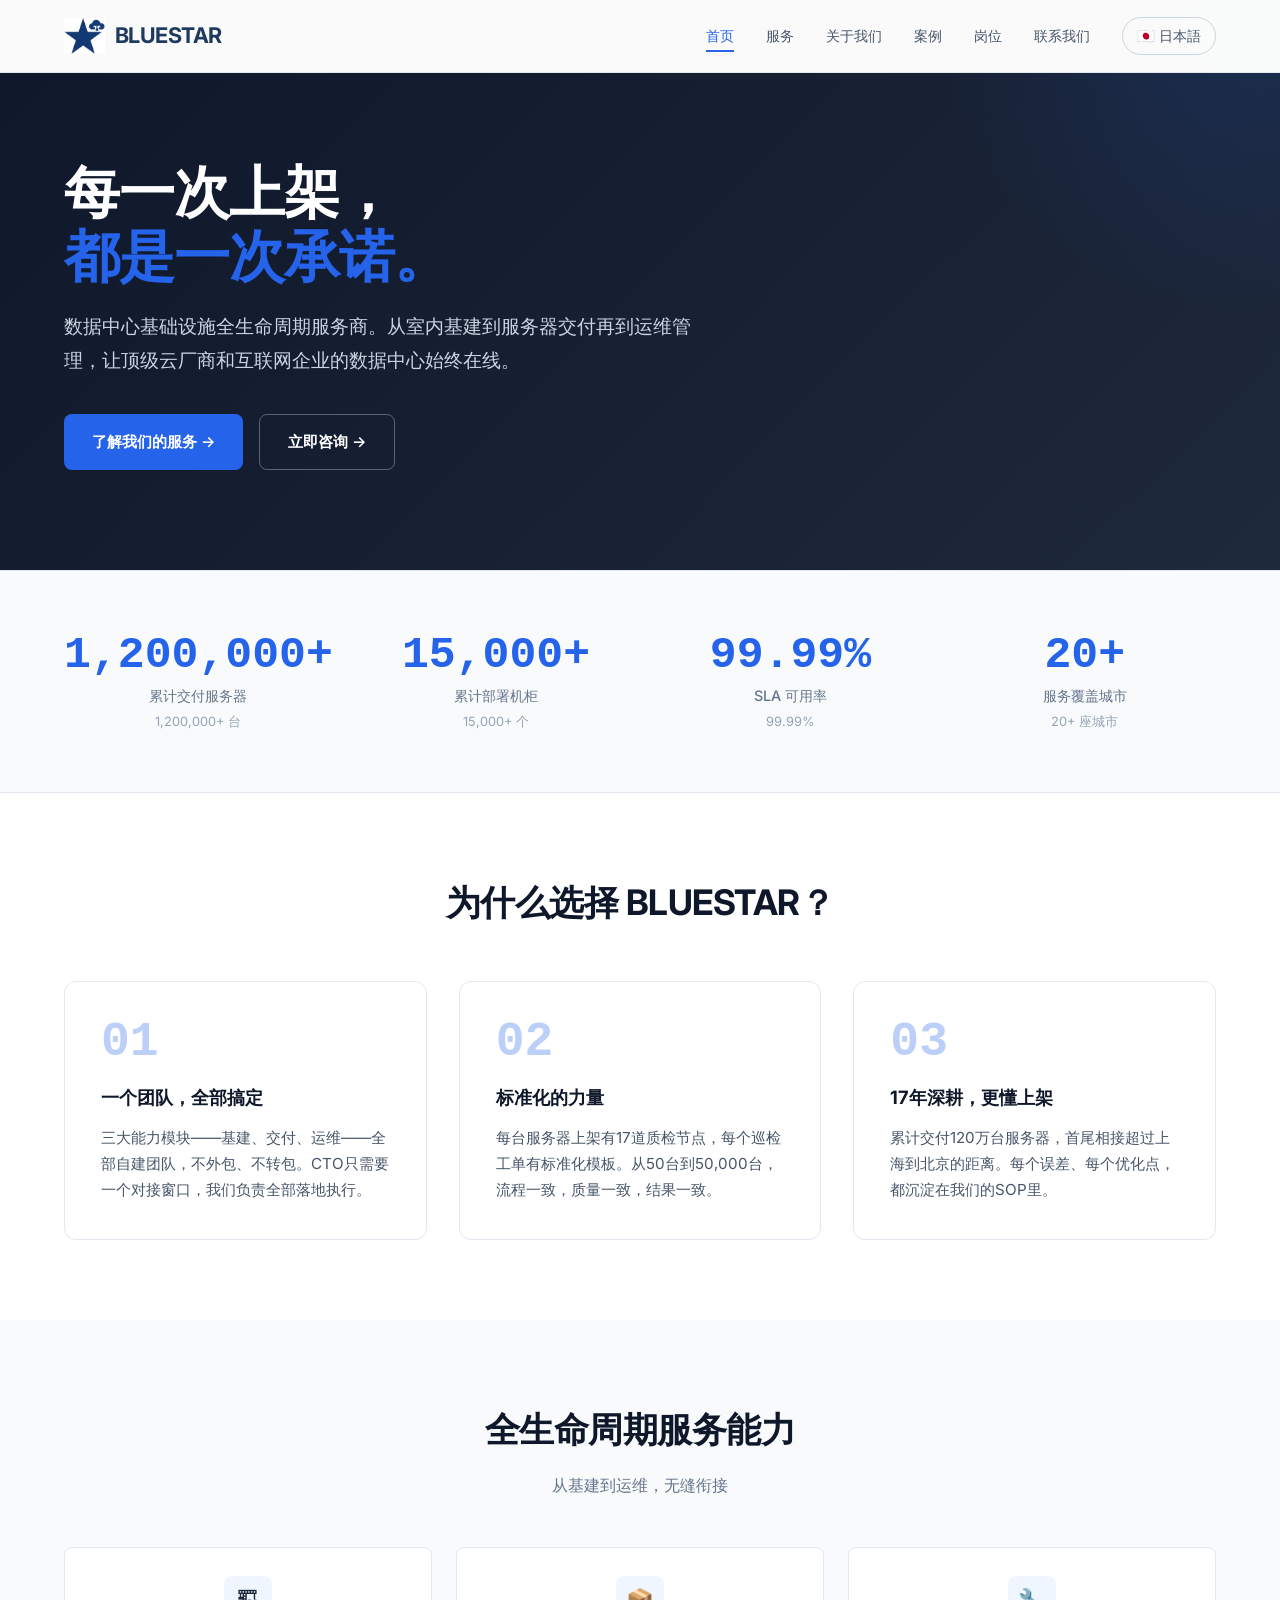
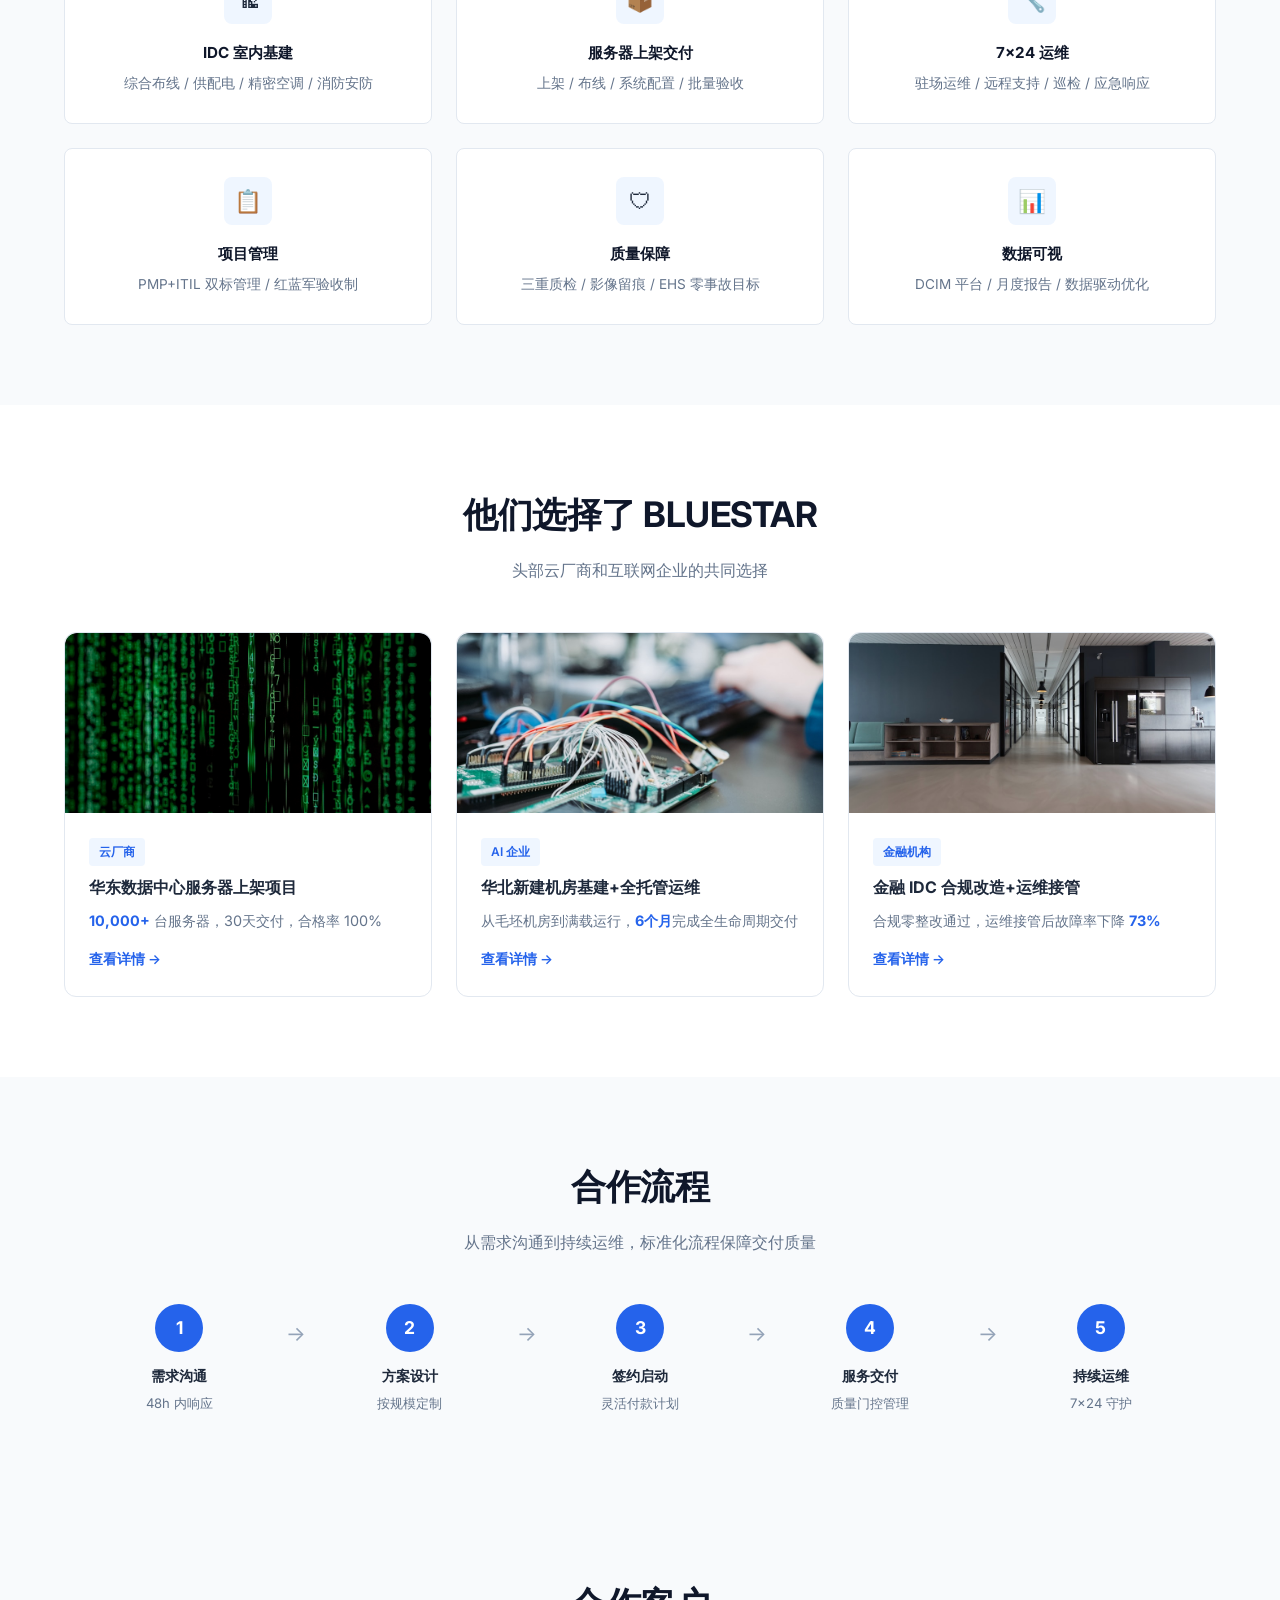
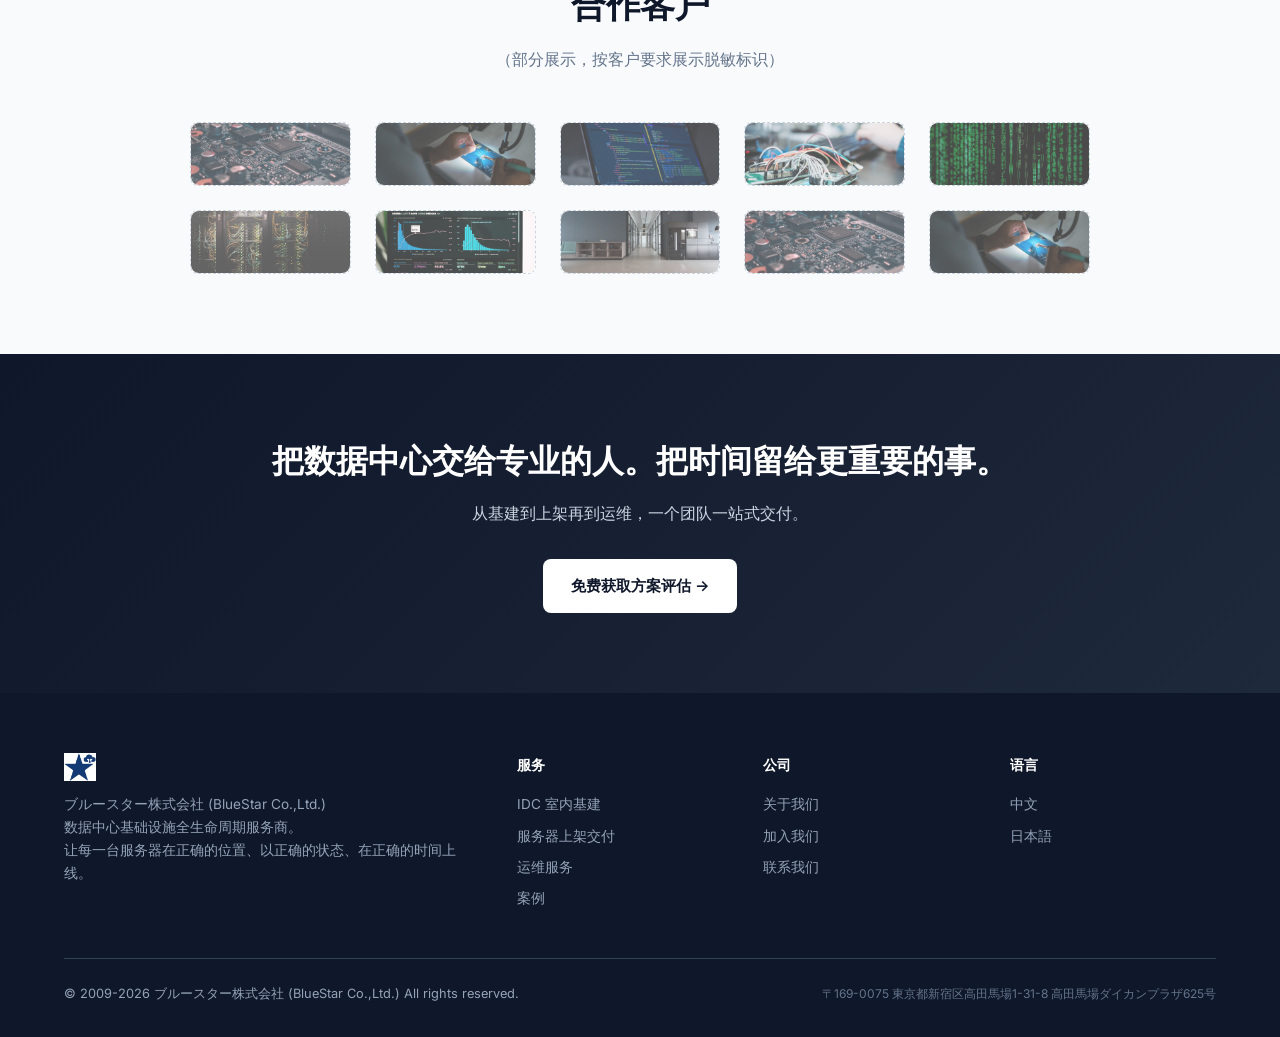
==== commit 7fd5561b: "Phase 7: Add 9 real data center photos - server racks, DC aisles, tech work, cabling" ====
--- a/site/index.html
+++ b/site/index.html
@@ -147,7 +147,7 @@
     </div>
     <div class="case-cards">
       <div class="case-card">
-        <div class="case-card-img">📸 案例配图（建设中）</div>
+        <div class="case-card-img"><img src="images/photos/dc-modern.jpg" alt="数据中心机房全景" style="width:100%;height:100%;object-fit:cover;border-radius:12px 12px 0 0;"></div>
         <div class="case-card-body">
           <span class="tag">云厂商</span>
           <h4>华东数据中心服务器上架项目</h4>
@@ -156,7 +156,7 @@
         </div>
       </div>
       <div class="case-card">
-        <div class="case-card-img">📸 案例配图（建设中）</div>
+        <div class="case-card-img"><img src="images/photos/server-room.jpg" alt="新建机房现场" style="width:100%;height:100%;object-fit:cover;border-radius:12px 12px 0 0;"></div>
         <div class="case-card-body">
           <span class="tag">AI 企业</span>
           <h4>华北新建机房基建+全托管运维</h4>
@@ -165,7 +165,7 @@
         </div>
       </div>
       <div class="case-card">
-        <div class="case-card-img">📸 案例配图（建设中）</div>
+        <div class="case-card-img"><img src="images/photos/data-center-aisle.jpg" alt="冷通道封闭机房" style="width:100%;height:100%;object-fit:cover;border-radius:12px 12px 0 0;"></div>
         <div class="case-card-body">
           <span class="tag">金融机构</span>
           <h4>金融 IDC 合规改造+运维接管</h4>
@@ -220,16 +220,16 @@
       <p>（部分展示，按客户要求展示脱敏标识）</p>
     </div>
     <div class="logo-grid">
-      <div class="logo-placeholder">客户 Logo</div>
-      <div class="logo-placeholder">客户 Logo</div>
-      <div class="logo-placeholder">客户 Logo</div>
-      <div class="logo-placeholder">客户 Logo</div>
-      <div class="logo-placeholder">客户 Logo</div>
-      <div class="logo-placeholder">客户 Logo</div>
-      <div class="logo-placeholder">客户 Logo</div>
-      <div class="logo-placeholder">客户 Logo</div>
-      <div class="logo-placeholder">客户 Logo</div>
-      <div class="logo-placeholder">客户 Logo</div>
+      <div class="logo-placeholder"><img src="images/photos/circuit.jpg" alt="合作伙伴" style="width:100%;height:100%;object-fit:cover;border-radius:8px;opacity:0.7;"></div>
+      <div class="logo-placeholder"><img src="images/photos/tech-work.jpg" alt="合作伙伴" style="width:100%;height:100%;object-fit:cover;border-radius:8px;opacity:0.7;"></div>
+      <div class="logo-placeholder"><img src="images/photos/server-detail.jpg" alt="合作伙伴" style="width:100%;height:100%;object-fit:cover;border-radius:8px;opacity:0.7;"></div>
+      <div class="logo-placeholder"><img src="images/photos/server-room.jpg" alt="合作伙伴" style="width:100%;height:100%;object-fit:cover;border-radius:8px;opacity:0.7;"></div>
+      <div class="logo-placeholder"><img src="images/photos/dc-modern.jpg" alt="合作伙伴" style="width:100%;height:100%;object-fit:cover;border-radius:8px;opacity:0.7;"></div>
+      <div class="logo-placeholder"><img src="images/photos/server-rack-hd.jpg" alt="合作伙伴" style="width:100%;height:100%;object-fit:cover;border-radius:8px;opacity:0.7;"></div>
+      <div class="logo-placeholder"><img src="images/photos/dc-blue.jpg" alt="合作伙伴" style="width:100%;height:100%;object-fit:cover;border-radius:8px;opacity:0.7;"></div>
+      <div class="logo-placeholder"><img src="images/photos/data-center-aisle.jpg" alt="合作伙伴" style="width:100%;height:100%;object-fit:cover;border-radius:8px;opacity:0.7;"></div>
+      <div class="logo-placeholder"><img src="images/photos/circuit.jpg" alt="合作伙伴" style="width:100%;height:100%;object-fit:cover;border-radius:8px;opacity:0.7;"></div>
+      <div class="logo-placeholder"><img src="images/photos/tech-work.jpg" alt="合作伙伴" style="width:100%;height:100%;object-fit:cover;border-radius:8px;opacity:0.7;"></div>
     </div>
   </div>
 </section>
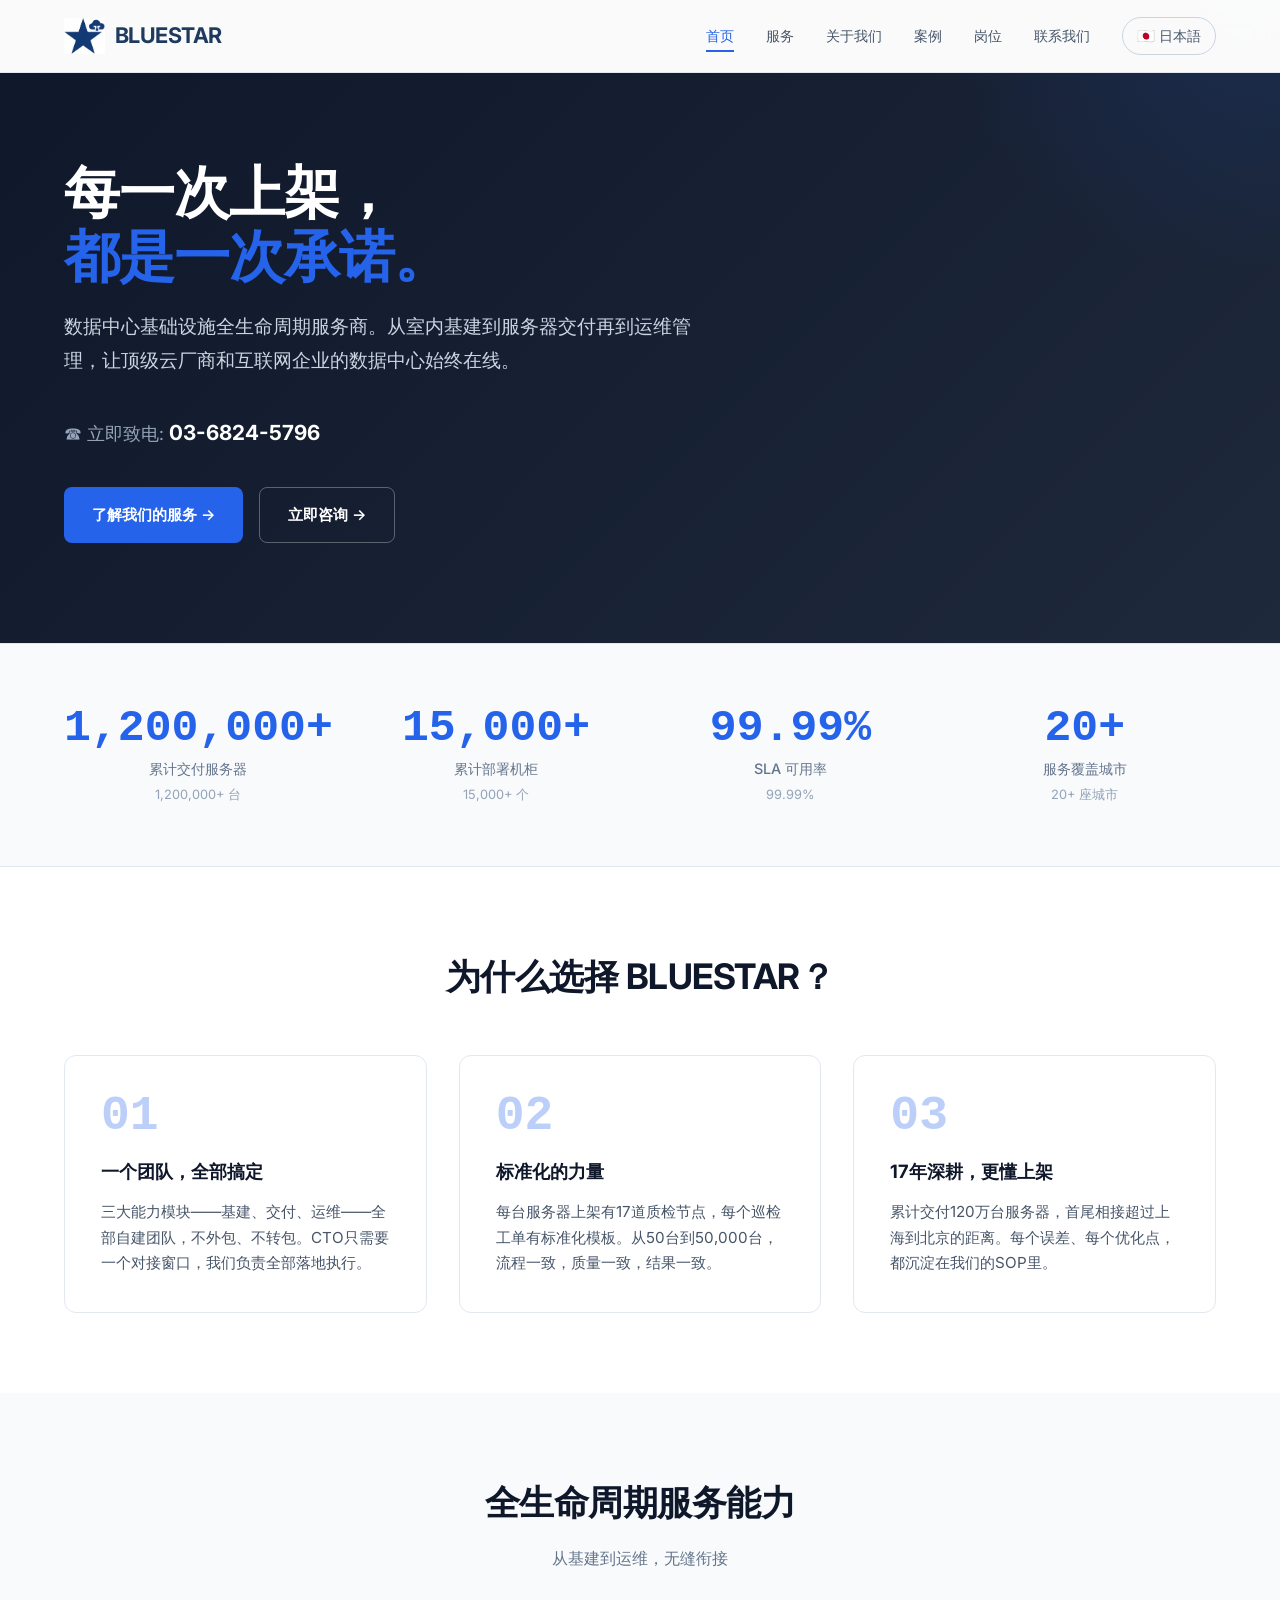
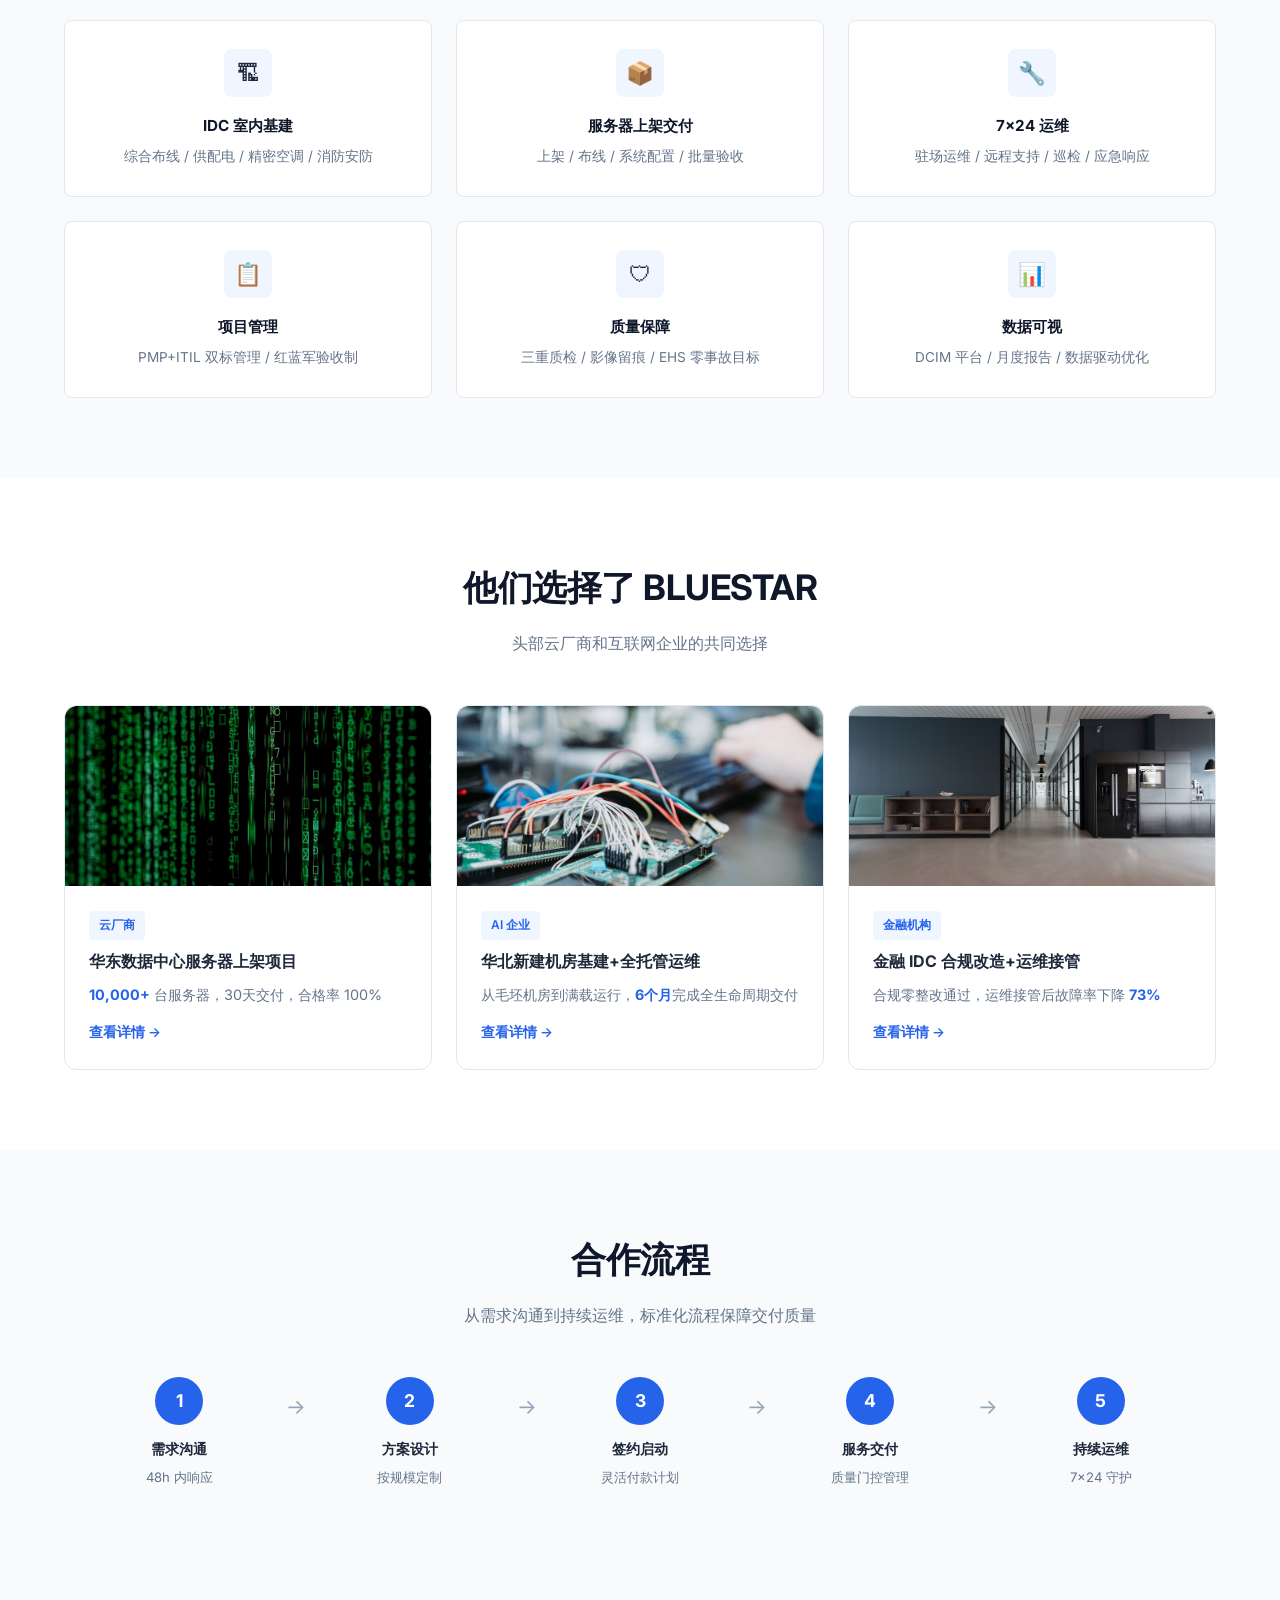
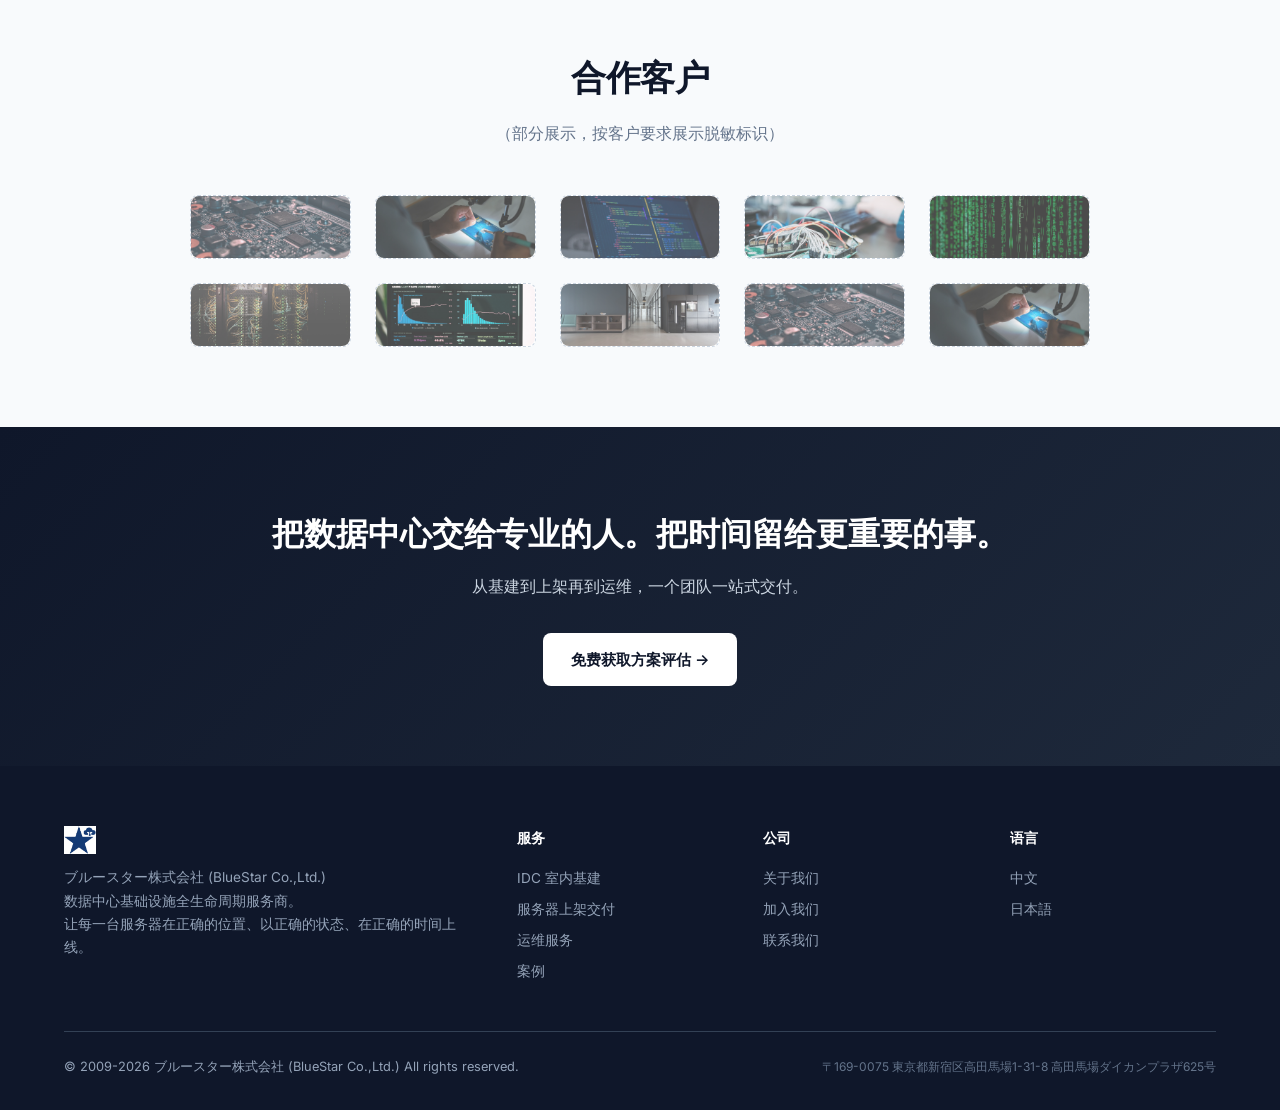
==== commit ea81d31d: "Audit fixes: cases path bug, phone to hero, JA cases photo paths" ====
--- a/site/index.html
+++ b/site/index.html
@@ -41,7 +41,8 @@
   <div class="container hero-content">
     <h1>每一次上架，<br><span class="highlight">都是一次承诺。</span></h1>
     <p>数据中心基础设施全生命周期服务商。从室内基建到服务器交付再到运维管理，让顶级云厂商和互联网企业的数据中心始终在线。</p>
-    <div class="hero-actions">
+    <p style="margin-top:24px;font-size:1.1rem;color:var(--gray-400);">☎ 立即致电: <strong style="color:var(--white);font-size:1.3rem;">03-6824-5796</strong></p>
+      <div class="hero-actions">
       <a href="services/index.html" class="btn btn-primary">了解我们的服务 →</a>
       <a href="contact/index.html" class="btn btn-outline">立即咨询 →</a>
     </div>
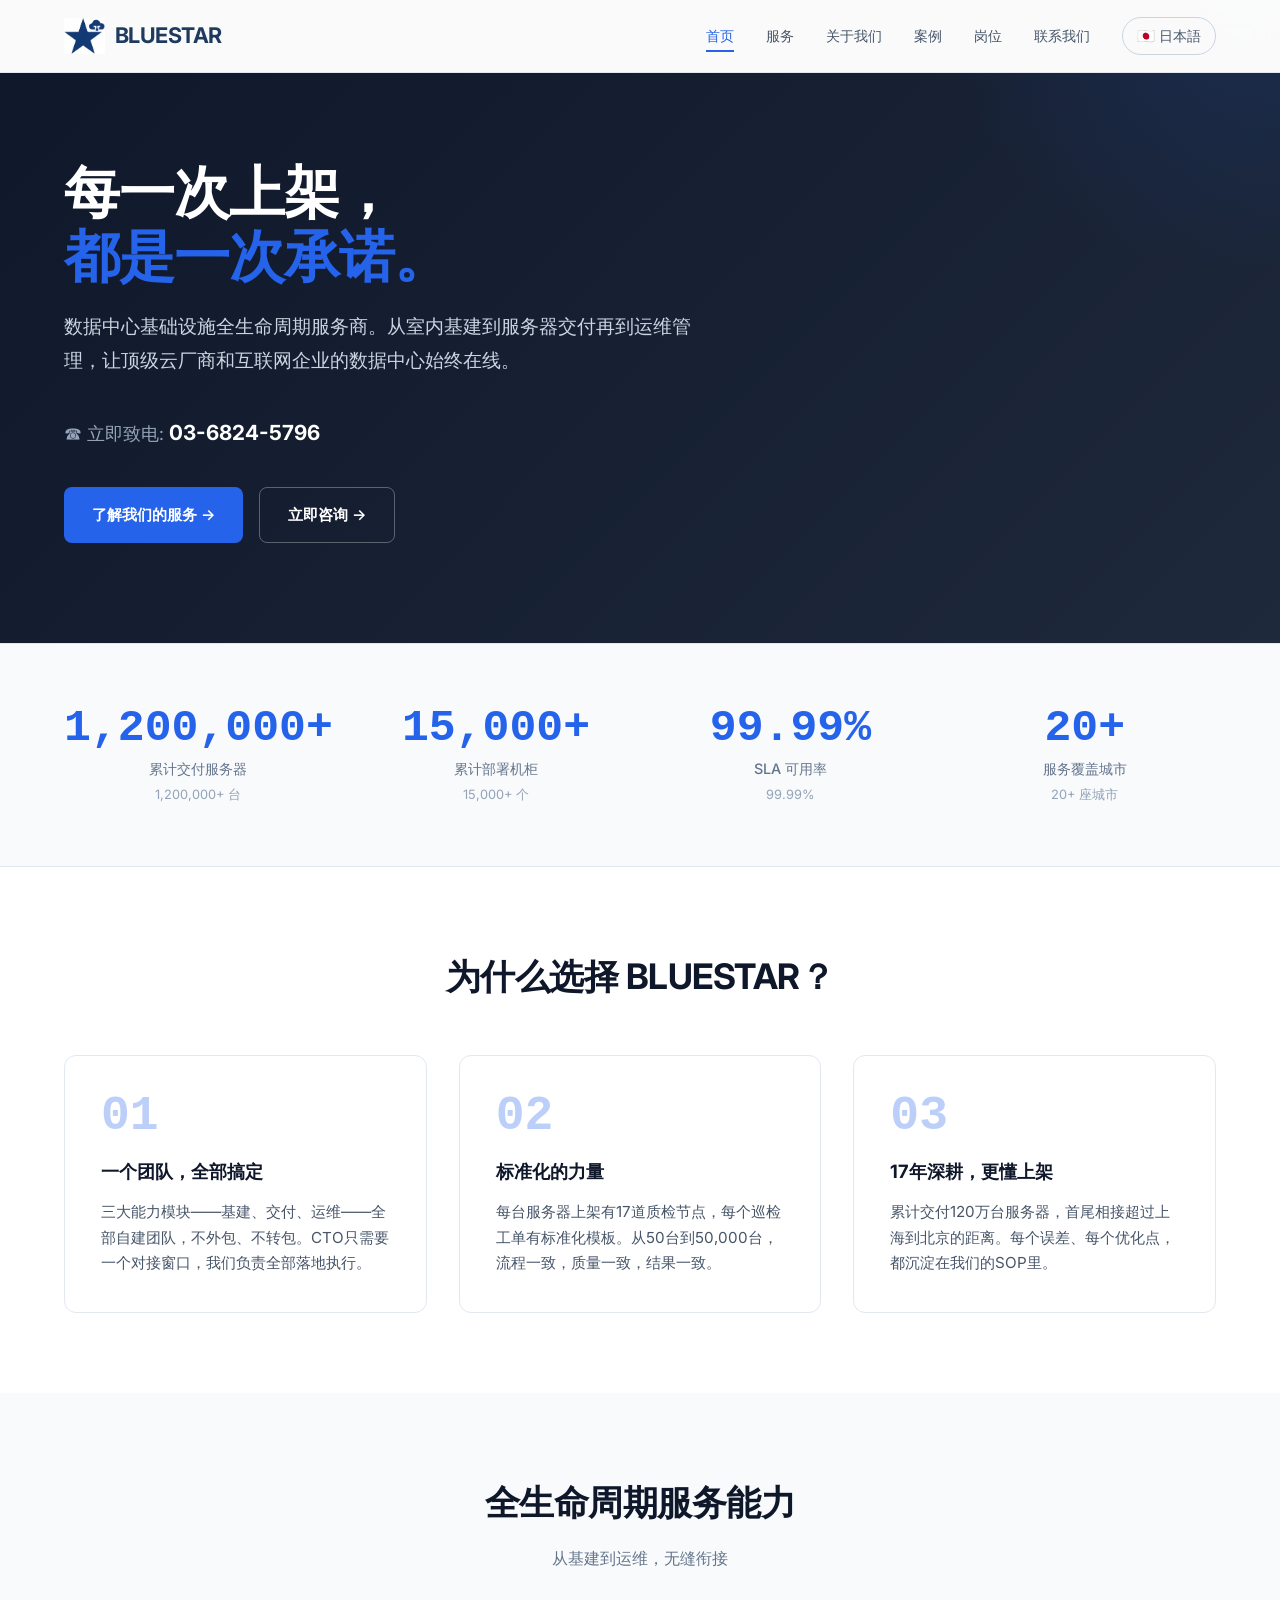
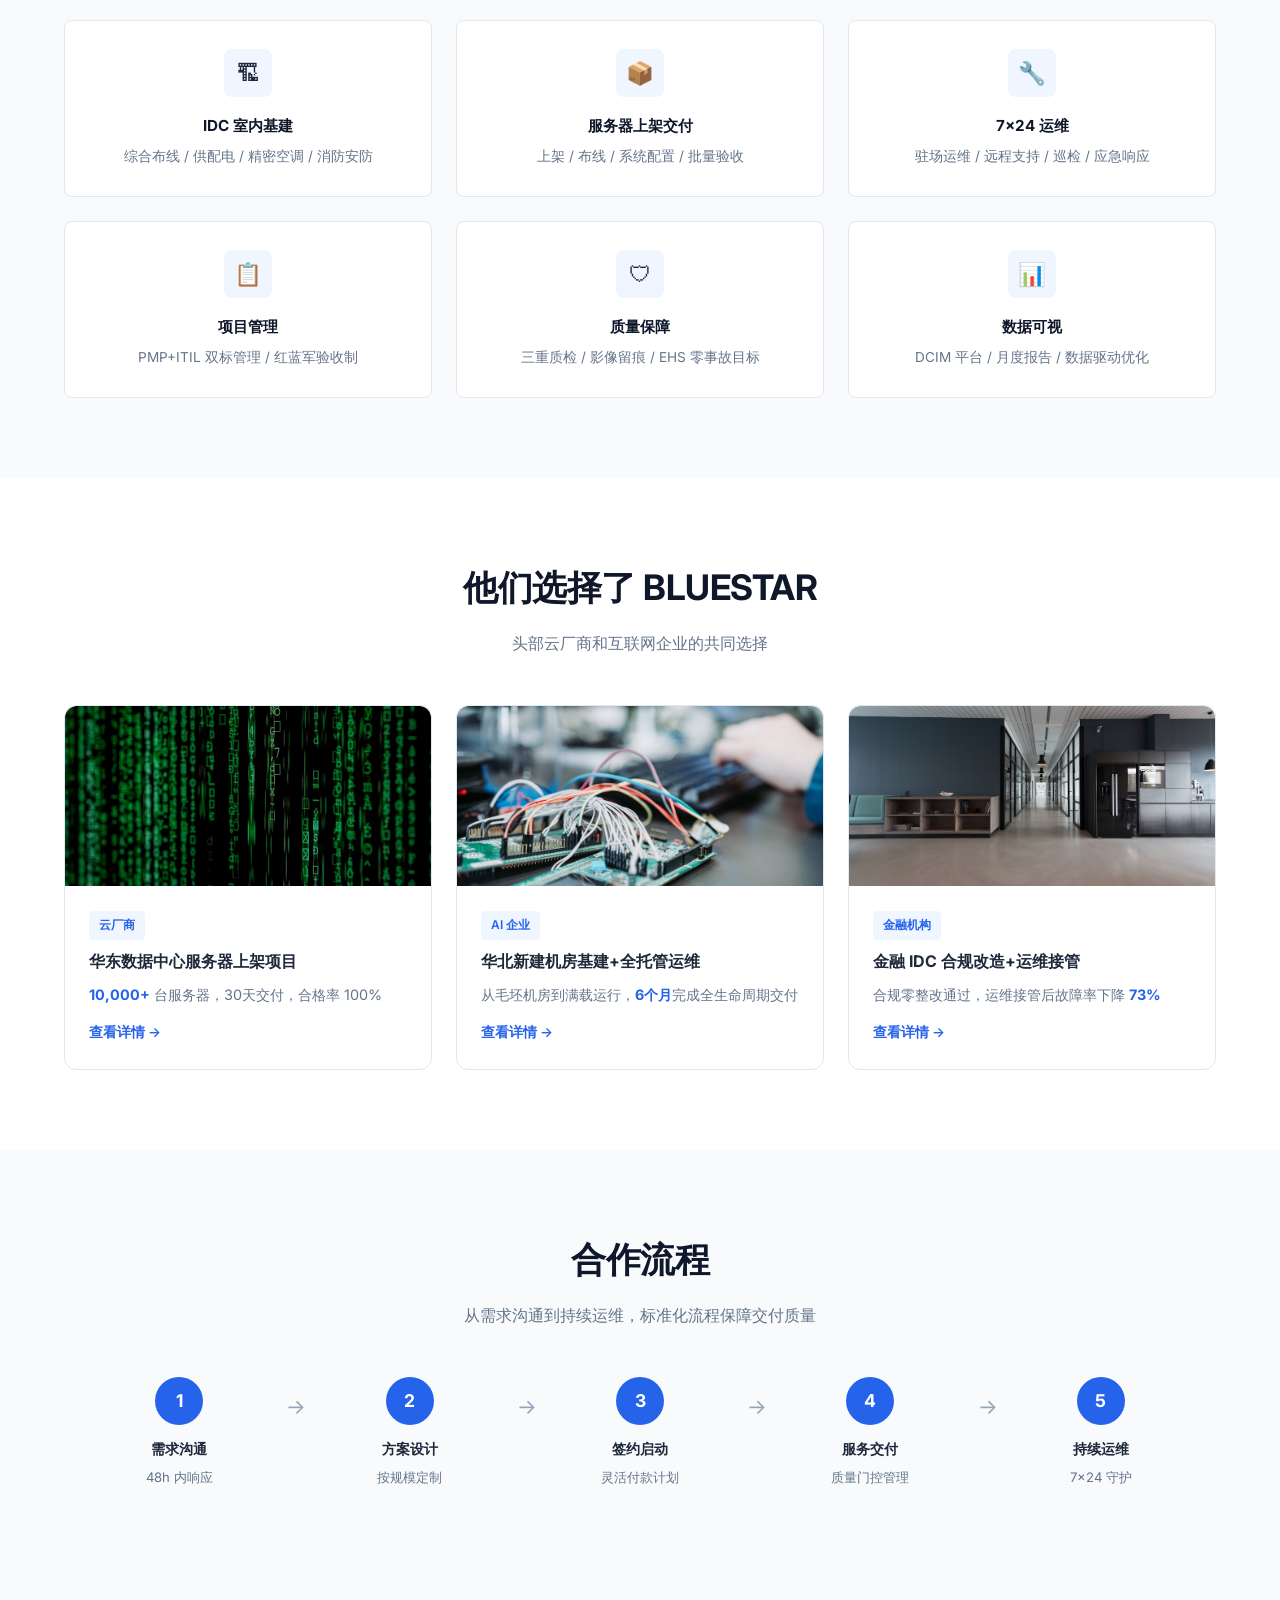
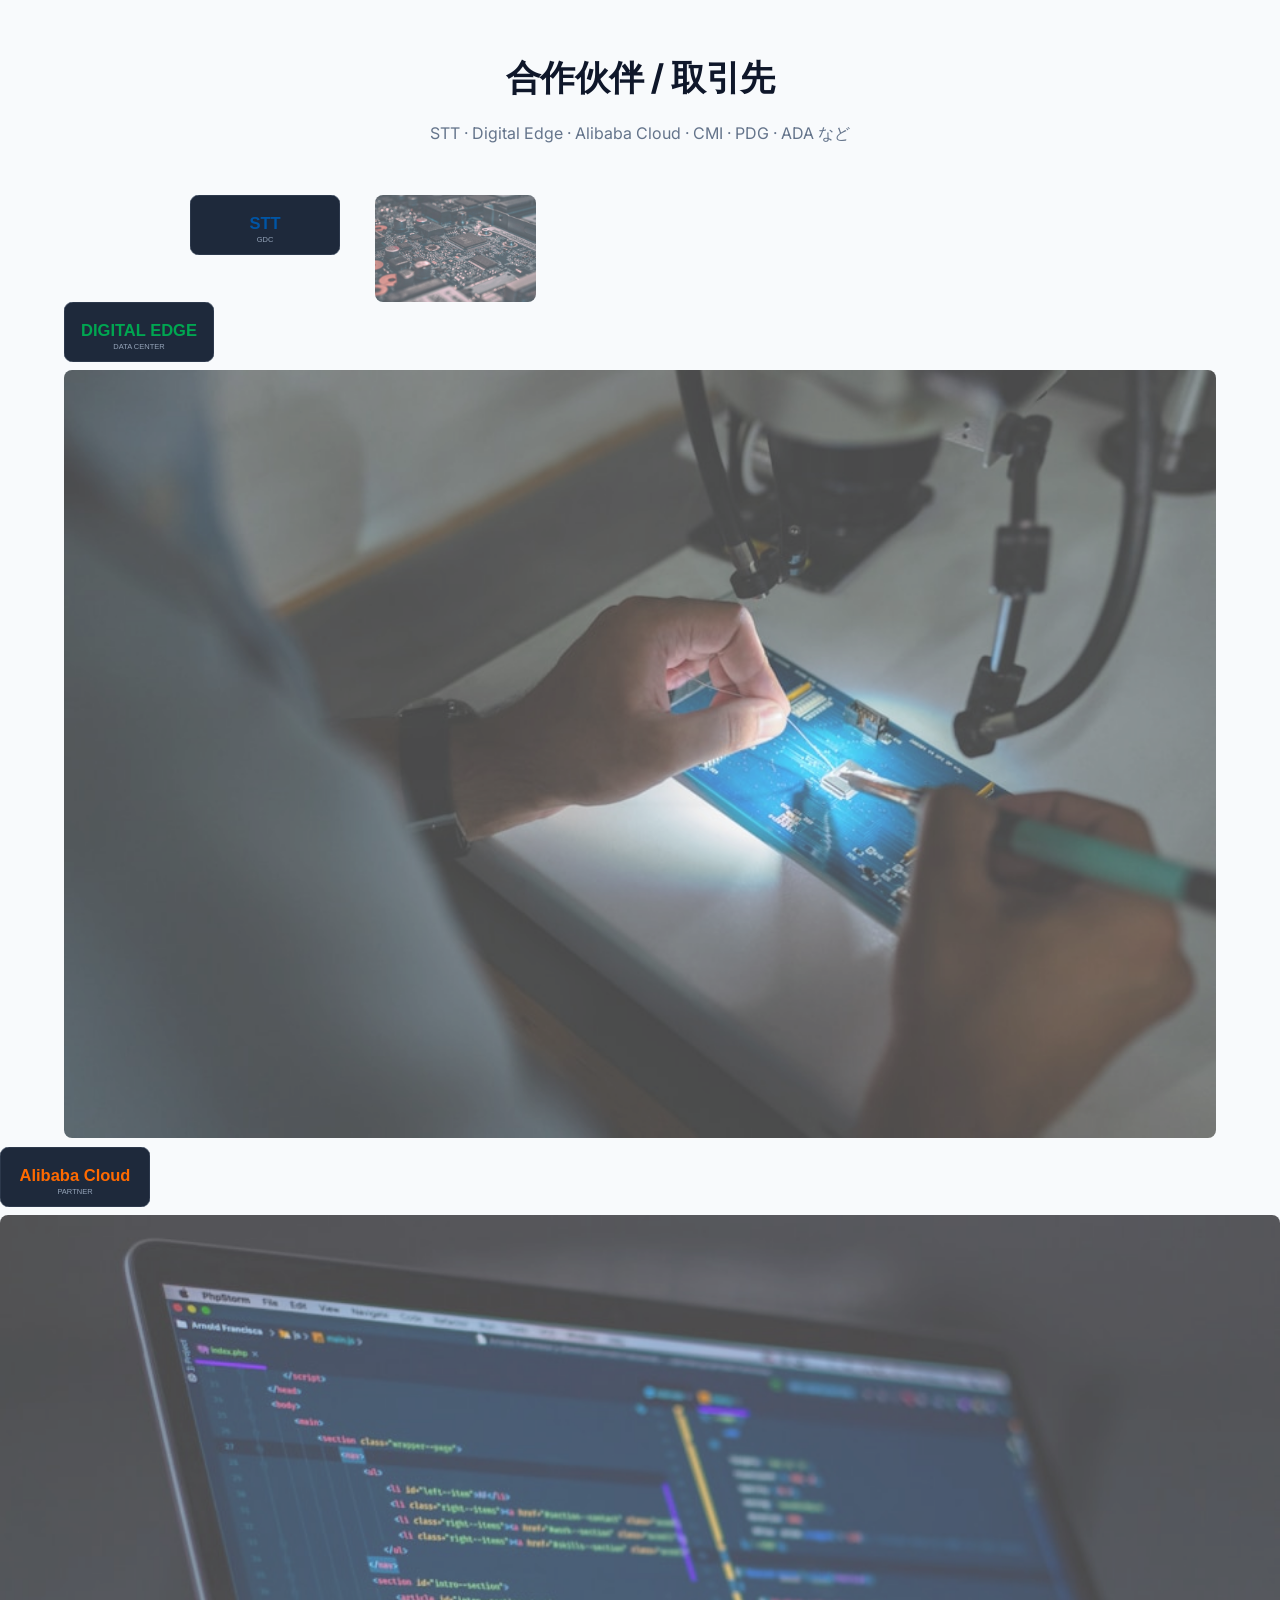
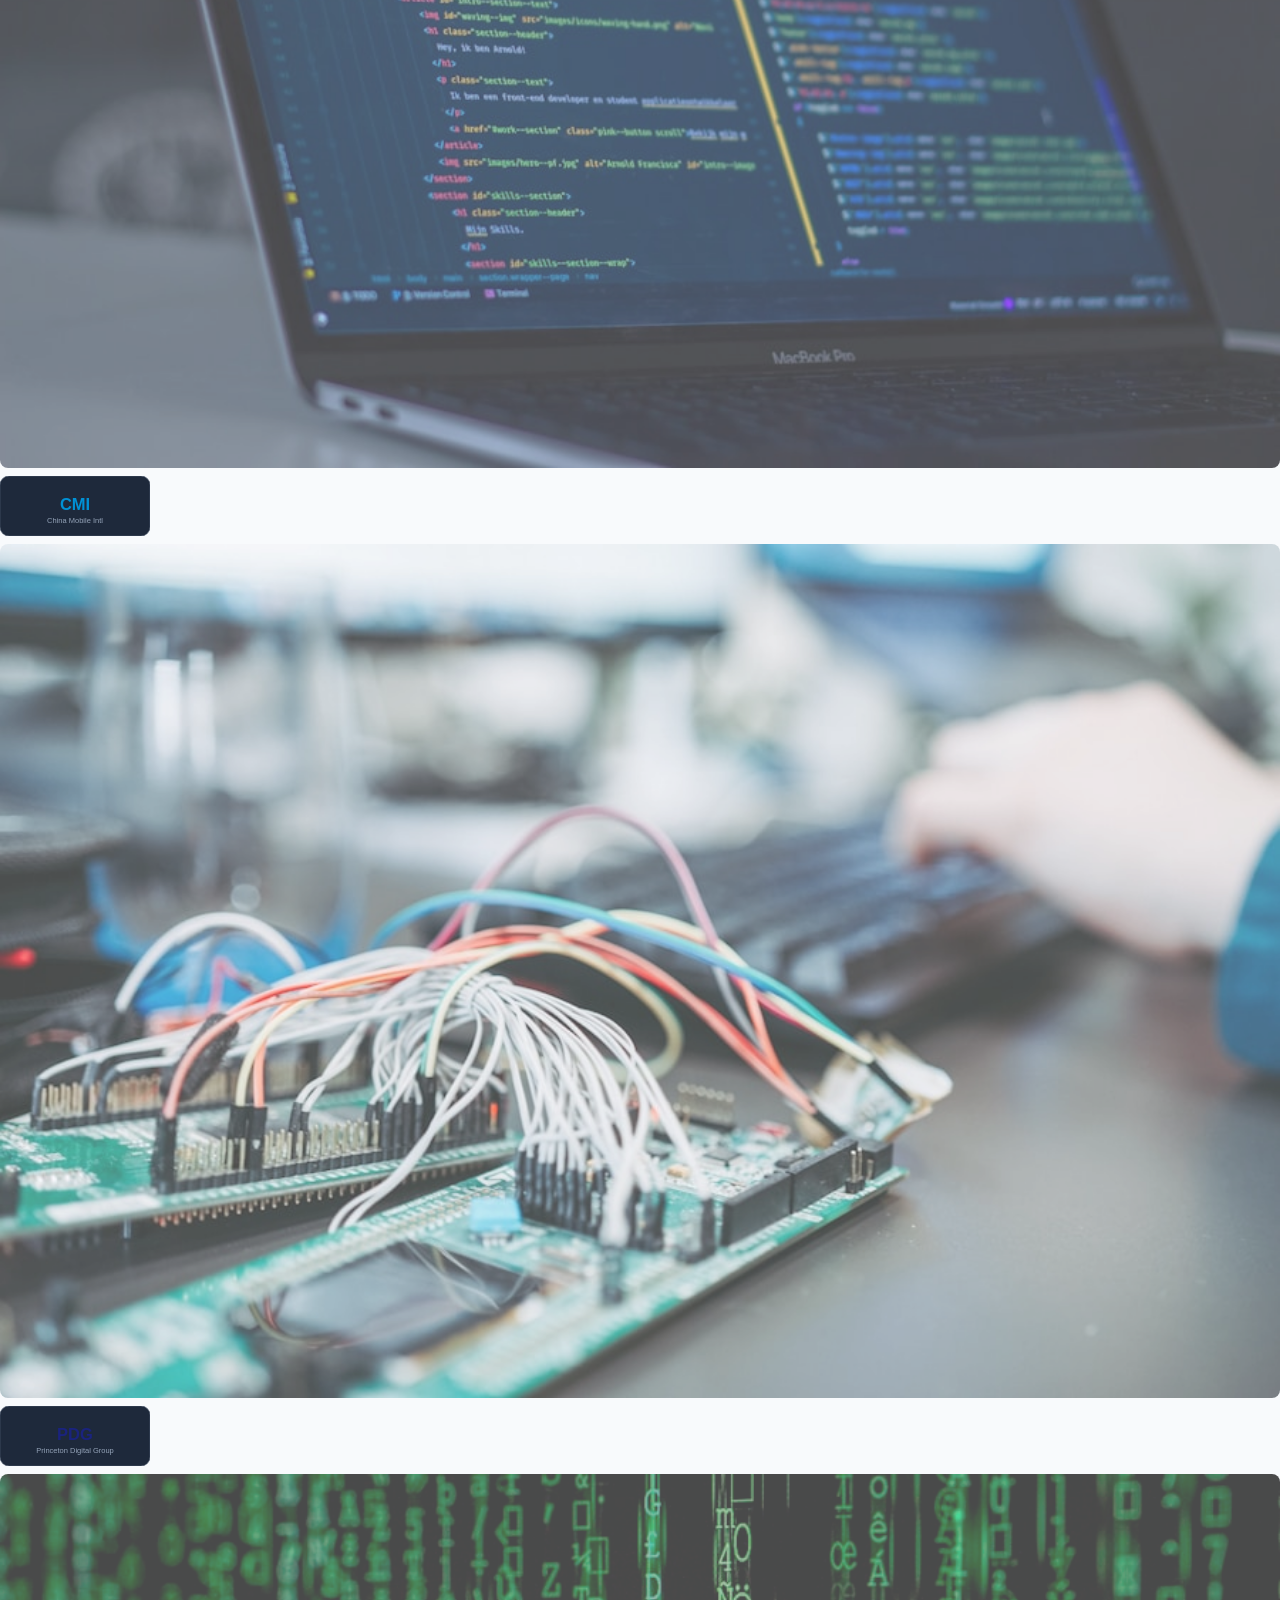
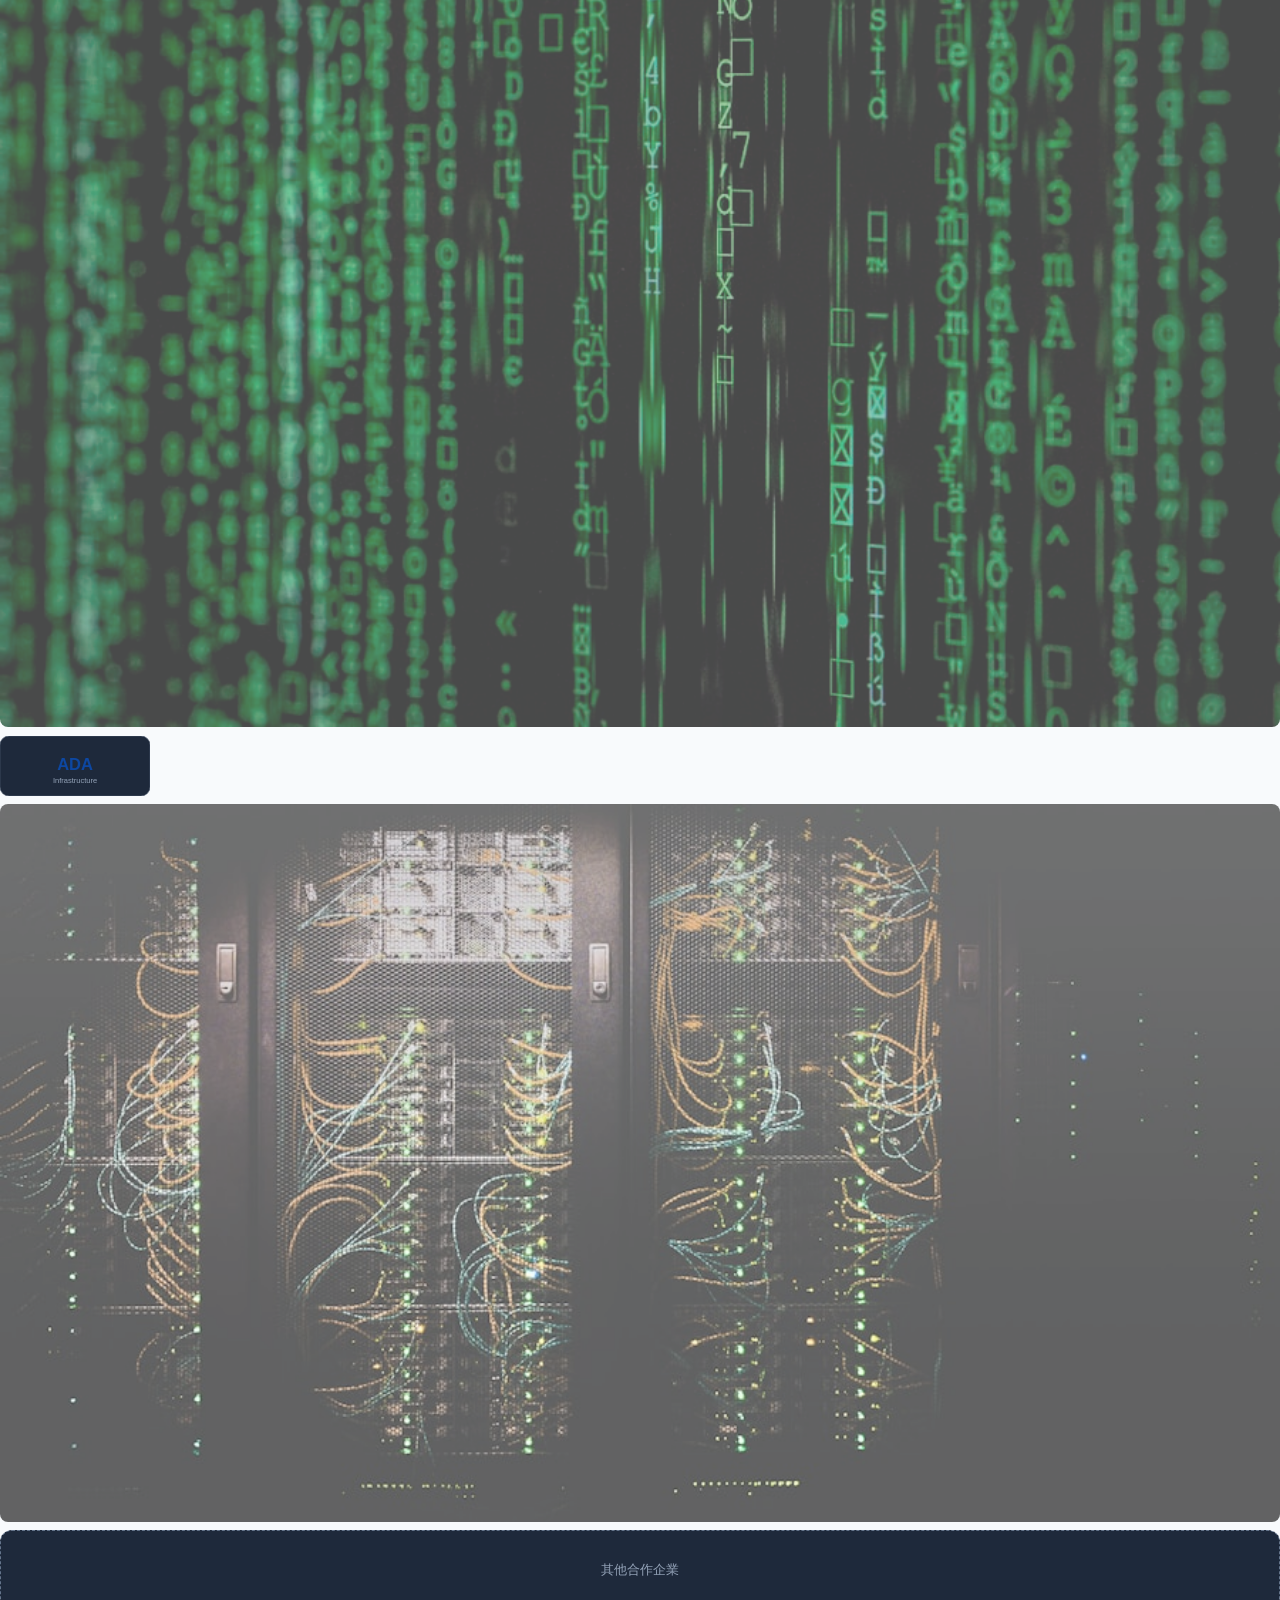
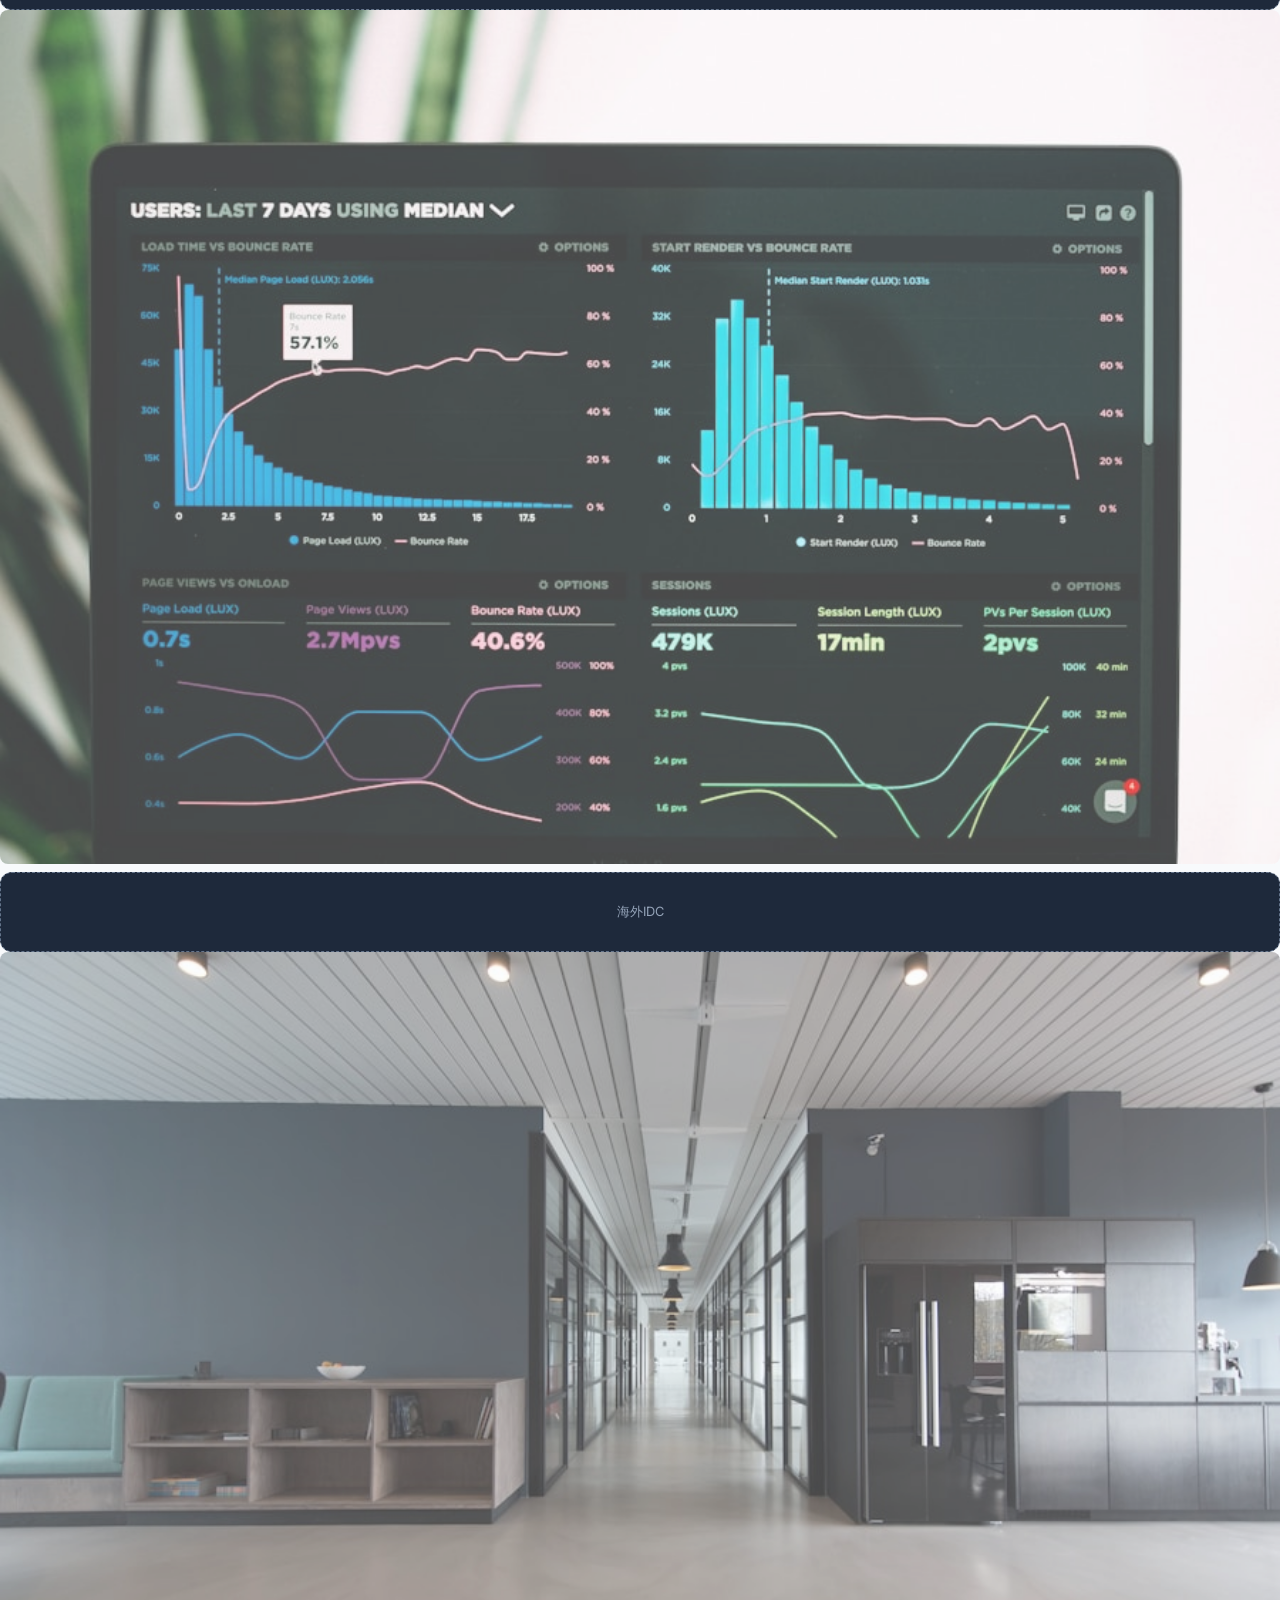
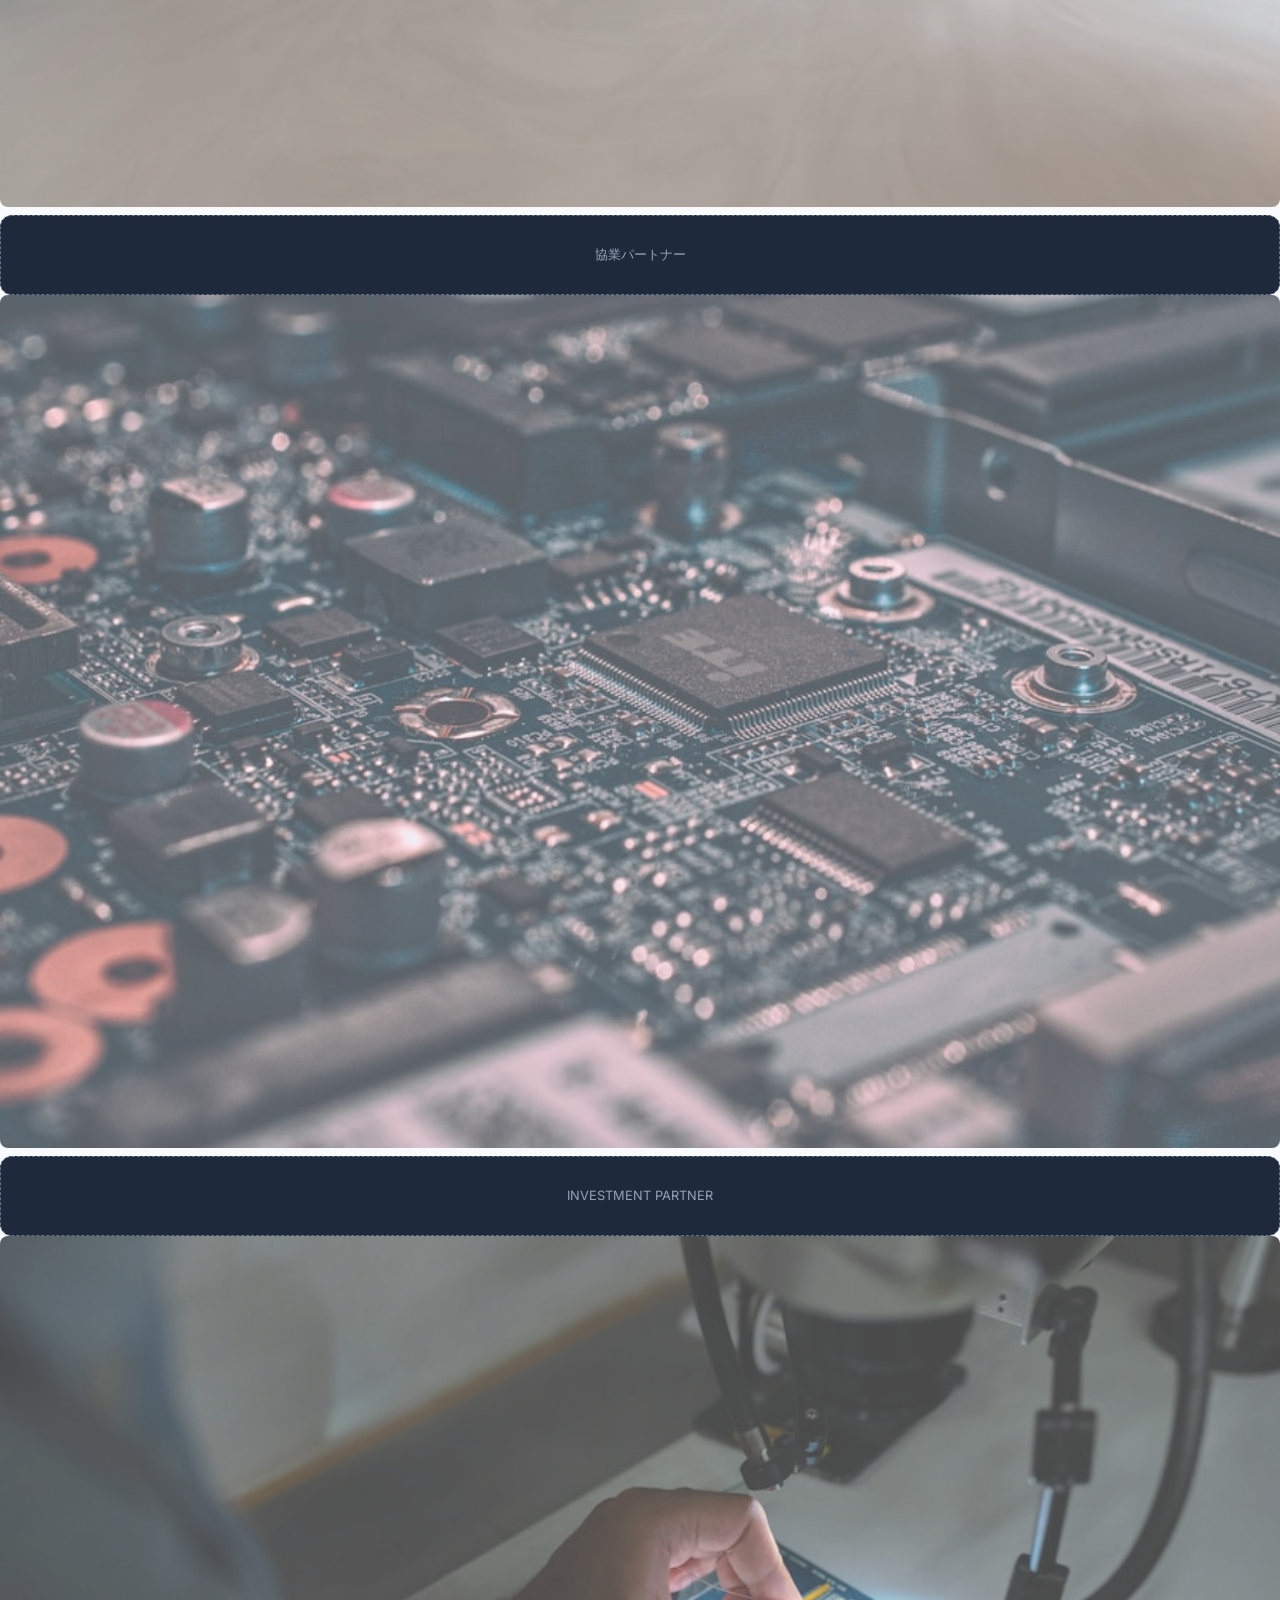
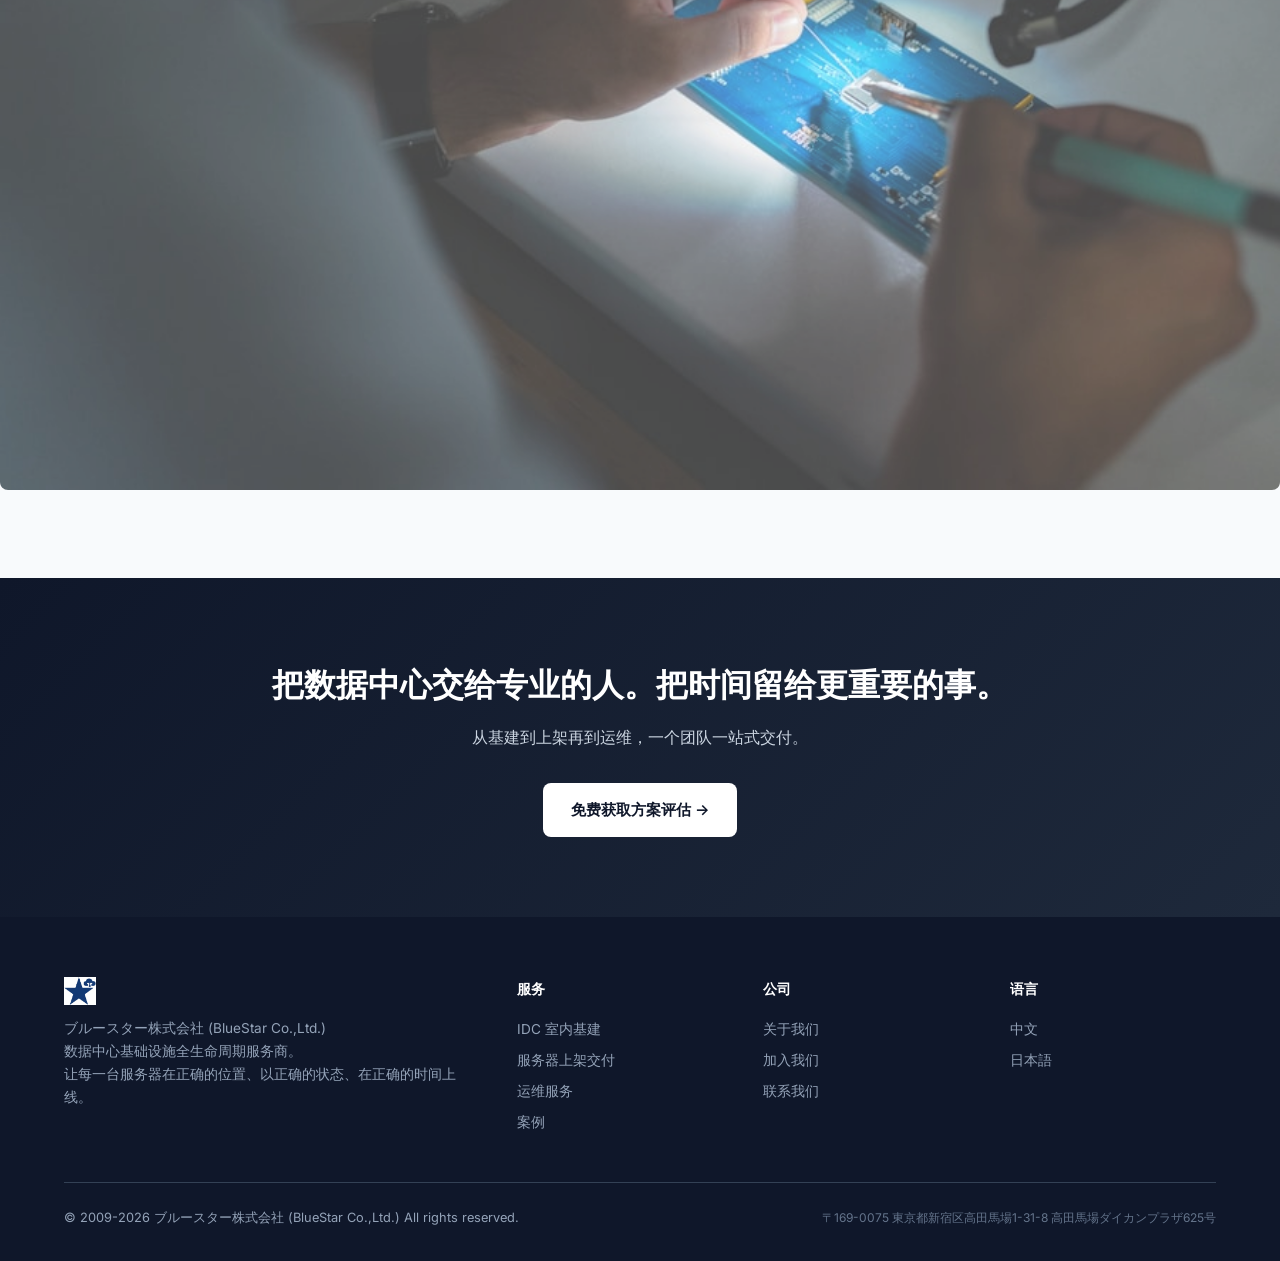
==== commit e405c64c: "Company info update: email to co.jp, real partner logos, 4 JP DC sites, remove certs" ====
--- a/site/index.html
+++ b/site/index.html
@@ -217,20 +217,20 @@
 <section class="logo-wall">
   <div class="container">
     <div class="section-title">
-      <h2>合作客户</h2>
-      <p>（部分展示，按客户要求展示脱敏标识）</p>
+      <h2>合作伙伴 / 取引先</h2>
+      <p>STT · Digital Edge · Alibaba Cloud · CMI · PDG · ADA など</p>
     </div>
     <div class="logo-grid">
-      <div class="logo-placeholder"><img src="images/photos/circuit.jpg" alt="合作伙伴" style="width:100%;height:100%;object-fit:cover;border-radius:8px;opacity:0.7;"></div>
-      <div class="logo-placeholder"><img src="images/photos/tech-work.jpg" alt="合作伙伴" style="width:100%;height:100%;object-fit:cover;border-radius:8px;opacity:0.7;"></div>
-      <div class="logo-placeholder"><img src="images/photos/server-detail.jpg" alt="合作伙伴" style="width:100%;height:100%;object-fit:cover;border-radius:8px;opacity:0.7;"></div>
-      <div class="logo-placeholder"><img src="images/photos/server-room.jpg" alt="合作伙伴" style="width:100%;height:100%;object-fit:cover;border-radius:8px;opacity:0.7;"></div>
-      <div class="logo-placeholder"><img src="images/photos/dc-modern.jpg" alt="合作伙伴" style="width:100%;height:100%;object-fit:cover;border-radius:8px;opacity:0.7;"></div>
-      <div class="logo-placeholder"><img src="images/photos/server-rack-hd.jpg" alt="合作伙伴" style="width:100%;height:100%;object-fit:cover;border-radius:8px;opacity:0.7;"></div>
-      <div class="logo-placeholder"><img src="images/photos/dc-blue.jpg" alt="合作伙伴" style="width:100%;height:100%;object-fit:cover;border-radius:8px;opacity:0.7;"></div>
-      <div class="logo-placeholder"><img src="images/photos/data-center-aisle.jpg" alt="合作伙伴" style="width:100%;height:100%;object-fit:cover;border-radius:8px;opacity:0.7;"></div>
-      <div class="logo-placeholder"><img src="images/photos/circuit.jpg" alt="合作伙伴" style="width:100%;height:100%;object-fit:cover;border-radius:8px;opacity:0.7;"></div>
-      <div class="logo-placeholder"><img src="images/photos/tech-work.jpg" alt="合作伙伴" style="width:100%;height:100%;object-fit:cover;border-radius:8px;opacity:0.7;"></div>
+      <img src="images/logos/stt.svg" alt="STT" style="height:60px;width:auto;object-fit:contain;"><img src="images/photos/circuit.jpg" alt="合作伙伴" style="width:100%;height:100%;object-fit:cover;border-radius:8px;opacity:0.7;"></div>
+      <img src="images/logos/digitaledgedc.svg" alt="Digital Edge DC" style="height:60px;width:auto;object-fit:contain;"><img src="images/photos/tech-work.jpg" alt="合作伙伴" style="width:100%;height:100%;object-fit:cover;border-radius:8px;opacity:0.7;"></div>
+      <img src="images/logos/alibaba.svg" alt="Alibaba Cloud" style="height:60px;width:auto;object-fit:contain;"><img src="images/photos/server-detail.jpg" alt="合作伙伴" style="width:100%;height:100%;object-fit:cover;border-radius:8px;opacity:0.7;"></div>
+      <img src="images/logos/cmi.svg" alt="CMI" style="height:60px;width:auto;object-fit:contain;"><img src="images/photos/server-room.jpg" alt="合作伙伴" style="width:100%;height:100%;object-fit:cover;border-radius:8px;opacity:0.7;"></div>
+      <img src="images/logos/pdg.svg" alt="PDG" style="height:60px;width:auto;object-fit:contain;"><img src="images/photos/dc-modern.jpg" alt="合作伙伴" style="width:100%;height:100%;object-fit:cover;border-radius:8px;opacity:0.7;"></div>
+      <img src="images/logos/ada.svg" alt="ADA Infastructure" style="height:60px;width:auto;object-fit:contain;"><img src="images/photos/server-rack-hd.jpg" alt="合作伙伴" style="width:100%;height:100%;object-fit:cover;border-radius:8px;opacity:0.7;"></div>
+      <div class="logo-placeholder" style="background:var(--gray-800);border:1px dashed var(--gray-500);border-radius:12px;height:80px;display:flex;align-items:center;justify-content:center;color:var(--gray-400);font-size:0.8rem;">其他合作企業</div><img src="images/photos/dc-blue.jpg" alt="合作伙伴" style="width:100%;height:100%;object-fit:cover;border-radius:8px;opacity:0.7;"></div>
+      <div class="logo-placeholder" style="background:var(--gray-800);border:1px dashed var(--gray-500);border-radius:12px;height:80px;display:flex;align-items:center;justify-content:center;color:var(--gray-400);font-size:0.8rem;">海外IDC</div><img src="images/photos/data-center-aisle.jpg" alt="合作伙伴" style="width:100%;height:100%;object-fit:cover;border-radius:8px;opacity:0.7;"></div>
+      <div class="logo-placeholder" style="background:var(--gray-800);border:1px dashed var(--gray-500);border-radius:12px;height:80px;display:flex;align-items:center;justify-content:center;color:var(--gray-400);font-size:0.8rem;">協業パートナー</div><img src="images/photos/circuit.jpg" alt="合作伙伴" style="width:100%;height:100%;object-fit:cover;border-radius:8px;opacity:0.7;"></div>
+      <div class="logo-placeholder" style="background:var(--gray-800);border:1px dashed var(--gray-500);border-radius:12px;height:80px;display:flex;align-items:center;justify-content:center;color:var(--gray-400);font-size:0.8rem;">INVESTMENT PARTNER</div><img src="images/photos/tech-work.jpg" alt="合作伙伴" style="width:100%;height:100%;object-fit:cover;border-radius:8px;opacity:0.7;"></div>
     </div>
   </div>
 </section>
